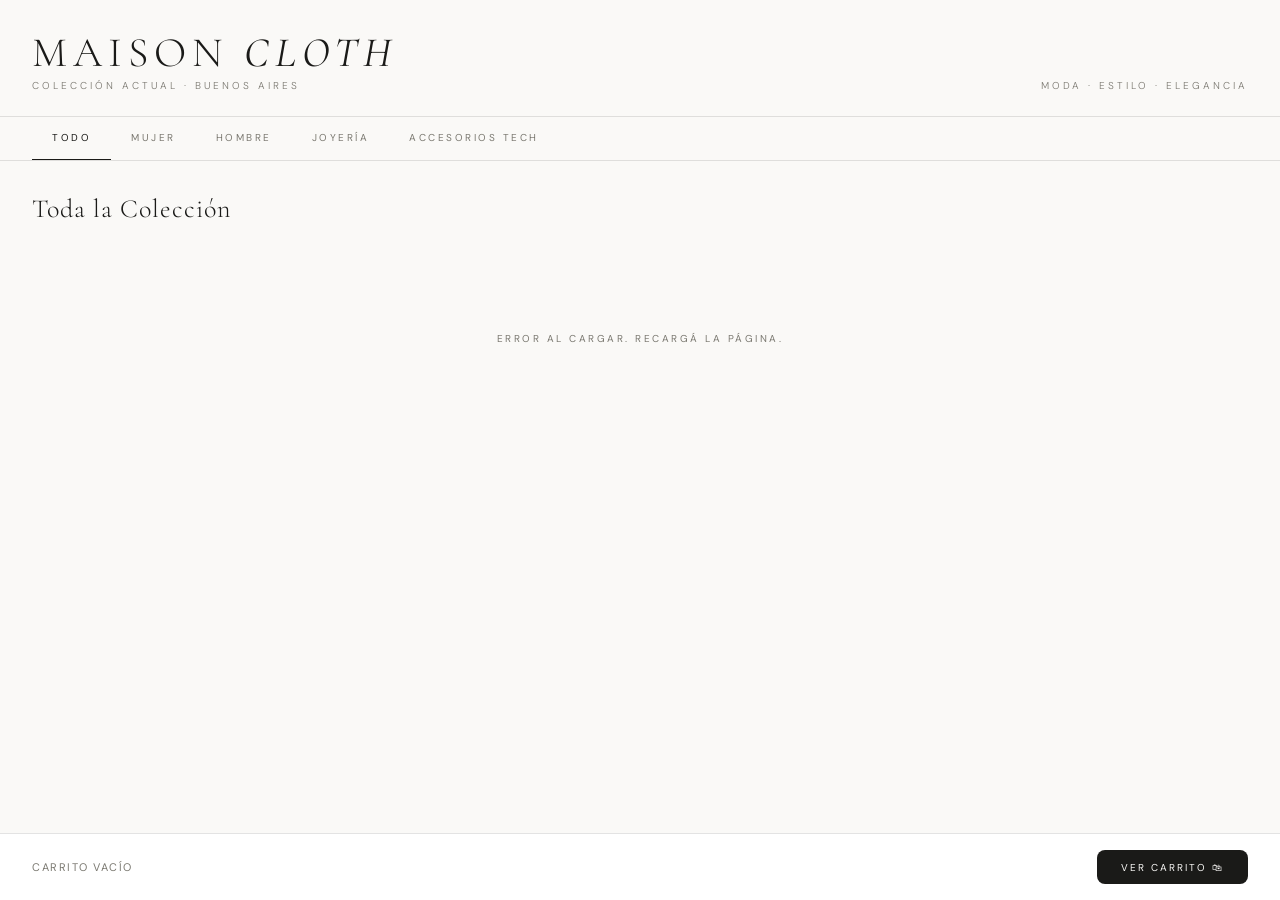
==== index.html @ f20e1424 "update 0.1" ====
<!DOCTYPE html>
<html lang="es">
<head>
  <meta charset="UTF-8" />
  <meta name="viewport" content="width=device-width, initial-scale=1.0" />
  <title>Maison Cloth — Tienda de Ropa</title>
  <link rel="stylesheet" href="style.css" />
  <link rel="preconnect" href="https://fonts.googleapis.com" />
  <link rel="preconnect" href="https://fonts.gstatic.com" crossorigin />
  <link href="https://fonts.googleapis.com/css2?family=Cormorant+Garamond:ital,wght@0,300;0,400;0,600;1,300;1,400&family=DM+Sans:wght@300;400;500&display=swap" rel="stylesheet" />
</head>
<body>

  <div class="store">

    <!-- HEADER -->
    <header class="hero">
      <div>
        <div class="brand">Maison <span>Cloth</span></div>
        <div class="tagline">Colección Actual · Buenos Aires</div>
      </div>
      <div class="tagline">Moda · Estilo · Elegancia</div>
    </header>

    <!-- NAV CATEGORÍAS -->
    <nav class="nav" id="nav">
      <button class="nav-btn active" data-cat="all">Todo</button>
      <button class="nav-btn" data-cat="women's clothing">Mujer</button>
      <button class="nav-btn" data-cat="men's clothing">Hombre</button>
      <button class="nav-btn" data-cat="jewelery">Joyería</button>
      <button class="nav-btn" data-cat="electronics">Accesorios Tech</button>
    </nav>

    <!-- SECCIÓN DE PRODUCTOS -->
    <section class="products-section">
      <div class="section-header">
        <div class="section-title" id="section-title">Toda la Colección</div>
        <div class="count" id="count"></div>
      </div>

      <!-- Grilla / Loading / Error se inyectan aquí -->
      <div id="product-area">
        <div class="loading">
          <div class="spinner"></div>
          <div class="loading-text">Cargando colección</div>
        </div>
      </div>
    </section>

    <!-- BARRA DEL CARRITO -->
    <div class="cart-bar">
      <div class="cart-info" id="cart-info">Carrito vacío</div>
      <button class="cart-btn" id="cart-btn">
        Ver carrito 🛍
      </button>
    </div>

  </div>

  <!-- MODAL (se inyecta dinámicamente) -->
  <div id="modal-area"></div>

  <!-- TOAST (se inyecta dinámicamente) -->
  <div id="toast-area"></div>

  <script src="app.js"></script>
</body>
</html>
---- style.css ----
/* ========================================
   MAISON CLOTH — Estilos principales
   ======================================== */

/* Reset básico */
*, *::before, *::after {
  box-sizing: border-box;
  margin: 0;
  padding: 0;
}

/* Variables de color */
:root {
  --color-bg:          #faf9f7;
  --color-bg-card:     #ffffff;
  --color-bg-muted:    #f3f1ee;
  --color-text:        #1a1a18;
  --color-text-muted:  #7a7870;
  --color-border:      rgba(26, 26, 24, 0.12);
  --color-border-dark: rgba(26, 26, 24, 0.28);
  --color-accent:      #1a1a18;
  --color-accent-inv:  #faf9f7;
  --color-success:     #1D9E75;
  --color-star:        #BA7517;
  --radius-md:         8px;
  --radius-lg:         14px;
  --font-display:      'Cormorant Garamond', Georgia, serif;
  --font-body:         'DM Sans', system-ui, sans-serif;
}

/* Base */
body {
  font-family: var(--font-body);
  background-color: var(--color-bg);
  color: var(--color-text);
  min-height: 100vh;
}

/* ========================================
   LAYOUT PRINCIPAL
   ======================================== */

.store {
  display: flex;
  flex-direction: column;
  min-height: 100vh;
  padding-bottom: 80px; /* espacio para la barra del carrito */
}

/* ========================================
   HEADER / HERO
   ======================================== */

.hero {
  display: flex;
  align-items: flex-end;
  justify-content: space-between;
  padding: 2rem 2rem 1.5rem;
  border-bottom: 0.5px solid var(--color-border);
}

.brand {
  font-family: var(--font-display);
  font-size: 42px;
  font-weight: 300;
  letter-spacing: 6px;
  text-transform: uppercase;
  line-height: 1;
  color: var(--color-text);
}

.brand span {
  font-style: italic;
  font-weight: 400;
}

.tagline {
  font-size: 10px;
  letter-spacing: 3px;
  text-transform: uppercase;
  color: var(--color-text-muted);
  font-weight: 300;
  margin-top: 5px;
}

/* ========================================
   NAVEGACIÓN POR CATEGORÍA
   ======================================== */

.nav {
  display: flex;
  padding: 0 2rem;
  border-bottom: 0.5px solid var(--color-border);
  overflow-x: auto;
  -webkit-overflow-scrolling: touch;
  scrollbar-width: none;
}

.nav::-webkit-scrollbar {
  display: none;
}

.nav-btn {
  background: none;
  border: none;
  border-bottom: 2px solid transparent;
  padding: 0.9rem 1.25rem;
  font-size: 10px;
  letter-spacing: 2.5px;
  text-transform: uppercase;
  color: var(--color-text-muted);
  cursor: pointer;
  white-space: nowrap;
  font-family: var(--font-body);
  font-weight: 400;
  transition: color 0.2s ease, border-color 0.2s ease;
  margin-bottom: -0.5px;
}

.nav-btn:hover {
  color: var(--color-text);
}

.nav-btn.active {
  color: var(--color-text);
  border-bottom-color: var(--color-text);
}

/* ========================================
   SECCIÓN DE PRODUCTOS
   ======================================== */

.products-section {
  padding: 2rem;
  flex: 1;
}

.section-header {
  display: flex;
  justify-content: space-between;
  align-items: baseline;
  margin-bottom: 1.75rem;
}

.section-title {
  font-family: var(--font-display);
  font-size: 26px;
  font-weight: 300;
  letter-spacing: 1px;
  color: var(--color-text);
}

.count {
  font-size: 11px;
  letter-spacing: 1.5px;
  text-transform: uppercase;
  color: var(--color-text-muted);
}

/* ========================================
   GRILLA DE PRODUCTOS
   ======================================== */

.grid {
  display: grid;
  grid-template-columns: repeat(auto-fill, minmax(200px, 1fr));
  gap: 1.5rem;
}

/* ========================================
   TARJETA DE PRODUCTO
   ======================================== */

.card {
  background: var(--color-bg-card);
  border: 0.5px solid var(--color-border);
  border-radius: var(--radius-lg);
  overflow: hidden;
  cursor: pointer;
  transition: border-color 0.2s ease, transform 0.2s ease;
  position: relative;
}

.card:hover {
  border-color: var(--color-border-dark);
  transform: translateY(-2px);
}

.card-img {
  width: 100%;
  aspect-ratio: 3 / 4;
  object-fit: contain;
  background-color: var(--color-bg-muted);
  padding: 1.5rem;
  display: block;
  transition: transform 0.3s ease;
}

.card:hover .card-img {
  transform: scale(1.03);
}

.card-body {
  padding: 1rem;
  border-top: 0.5px solid var(--color-border);
}

.card-name {
  font-size: 13px;
  font-weight: 400;
  line-height: 1.45;
  margin-bottom: 0.6rem;
  color: var(--color-text);
  /* Truncar a 2 líneas */
  display: -webkit-box;
  -webkit-line-clamp: 2;
  line-clamp: 2;   
  -webkit-box-orient: vertical;
  overflow: hidden;
}

.card-meta {
  display: flex;
  justify-content: space-between;
  align-items: center;
}

.card-price {
  font-family: var(--font-display);
  font-size: 22px;
  font-weight: 400;
  color: var(--color-text);
}

.card-rating {
  font-size: 11px;
  color: var(--color-text-muted);
  letter-spacing: 0.5px;
}

.stars {
  color: var(--color-star);
  margin-right: 3px;
}

/* ========================================
   ESTADO DE CARGA
   ======================================== */

.loading {
  display: flex;
  flex-direction: column;
  align-items: center;
  justify-content: center;
  padding: 5rem 2rem;
  gap: 1.25rem;
}

.spinner {
  width: 30px;
  height: 30px;
  border: 1.5px solid var(--color-border);
  border-top-color: var(--color-text);
  border-radius: 50%;
  animation: spin 0.75s linear infinite;
}

@keyframes spin {
  to { transform: rotate(360deg); }
}

.loading-text {
  font-size: 10px;
  letter-spacing: 2.5px;
  text-transform: uppercase;
  color: var(--color-text-muted);
}

/* ========================================
   BARRA DEL CARRITO (sticky)
   ======================================== */

.cart-bar {
  position: fixed;
  bottom: 0;
  left: 0;
  right: 0;
  background: var(--color-bg-card);
  border-top: 0.5px solid var(--color-border);
  padding: 1rem 2rem;
  display: flex;
  justify-content: space-between;
  align-items: center;
  z-index: 50;
}

.cart-info {
  font-size: 11px;
  letter-spacing: 1.5px;
  text-transform: uppercase;
  color: var(--color-text-muted);
}

.cart-btn {
  background: var(--color-accent);
  color: var(--color-accent-inv);
  border: none;
  padding: 0.65rem 1.5rem;
  font-size: 10px;
  letter-spacing: 2px;
  text-transform: uppercase;
  font-family: var(--font-body);
  font-weight: 400;
  cursor: pointer;
  border-radius: var(--radius-md);
  transition: opacity 0.2s ease;
}

.cart-btn:hover {
  opacity: 0.82;
}

/* ========================================
   MODAL DE DETALLE
   ======================================== */

.modal-bg {
  position: fixed;
  inset: 0;
  background: rgba(0, 0, 0, 0.42);
  display: flex;
  align-items: center;
  justify-content: center;
  z-index: 100;
  padding: 1rem;
}

.modal {
  background: var(--color-bg-card);
  border-radius: var(--radius-lg);
  width: min(92vw, 560px);
  max-height: 88vh;
  overflow-y: auto;
  border: 0.5px solid var(--color-border);
}

.modal-img {
  width: 100%;
  height: 280px;
  object-fit: contain;
  background: var(--color-bg-muted);
  padding: 2rem;
  display: block;
}

.modal-body {
  padding: 1.5rem;
}

.badge {
  display: inline-block;
  background: var(--color-bg-muted);
  border: 0.5px solid var(--color-border);
  border-radius: 20px;
  font-size: 9px;
  letter-spacing: 2px;
  text-transform: uppercase;
  padding: 4px 12px;
  margin-bottom: 0.75rem;
  color: var(--color-text-muted);
}

.modal-name {
  font-family: var(--font-display);
  font-size: 24px;
  font-weight: 400;
  margin-bottom: 0.75rem;
  line-height: 1.3;
  color: var(--color-text);
}

.modal-price {
  font-family: var(--font-display);
  font-size: 34px;
  font-weight: 300;
  margin-bottom: 1rem;
  color: var(--color-text);
}

.modal-rating {
  font-size: 13px;
  color: var(--color-text-muted);
  margin-bottom: 1rem;
}

.modal-desc {
  font-size: 13px;
  line-height: 1.85;
  color: var(--color-text-muted);
  margin-bottom: 1.5rem;
  border-top: 0.5px solid var(--color-border);
  padding-top: 1rem;
}

.modal-actions {
  display: flex;
  gap: 0.75rem;
}

.btn-primary {
  flex: 1;
  background: var(--color-accent);
  color: var(--color-accent-inv);
  border: none;
  padding: 0.9rem;
  font-size: 10px;
  letter-spacing: 2px;
  text-transform: uppercase;
  font-family: var(--font-body);
  font-weight: 400;
  cursor: pointer;
  border-radius: var(--radius-md);
  transition: opacity 0.2s ease;
}

.btn-primary:hover {
  opacity: 0.82;
}

.btn-close {
  background: none;
  border: 0.5px solid var(--color-border-dark);
  padding: 0.9rem 1.25rem;
  font-size: 16px;
  cursor: pointer;
  border-radius: var(--radius-md);
  color: var(--color-text-muted);
  font-family: var(--font-body);
  transition: background 0.15s ease;
}

.btn-close:hover {
  background: var(--color-bg-muted);
}

/* ========================================
   TOAST / NOTIFICACIÓN
   ======================================== */

.toast {
  position: fixed;
  bottom: 90px;
  left: 50%;
  transform: translateX(-50%) translateY(10px);
  background: var(--color-text);
  color: var(--color-accent-inv);
  padding: 10px 22px;
  border-radius: 30px;
  font-size: 11px;
  letter-spacing: 1.5px;
  text-transform: uppercase;
  z-index: 200;
  white-space: nowrap;
  opacity: 0;
  transition: opacity 0.25s ease, transform 0.25s ease;
  pointer-events: none;
}

.toast.visible {
  opacity: 1;
  transform: translateX(-50%) translateY(0);
}

/* ========================================
   RESPONSIVE
   ======================================== */

@media (max-width: 600px) {
  .hero {
    flex-direction: column;
    align-items: flex-start;
    gap: 0.5rem;
    padding: 1.5rem;
  }

  .brand {
    font-size: 32px;
    letter-spacing: 4px;
  }

  .products-section {
    padding: 1.5rem;
  }

  .grid {
    grid-template-columns: repeat(auto-fill, minmax(150px, 1fr));
    gap: 1rem;
  }

  .modal-img {
    height: 220px;
  }
}
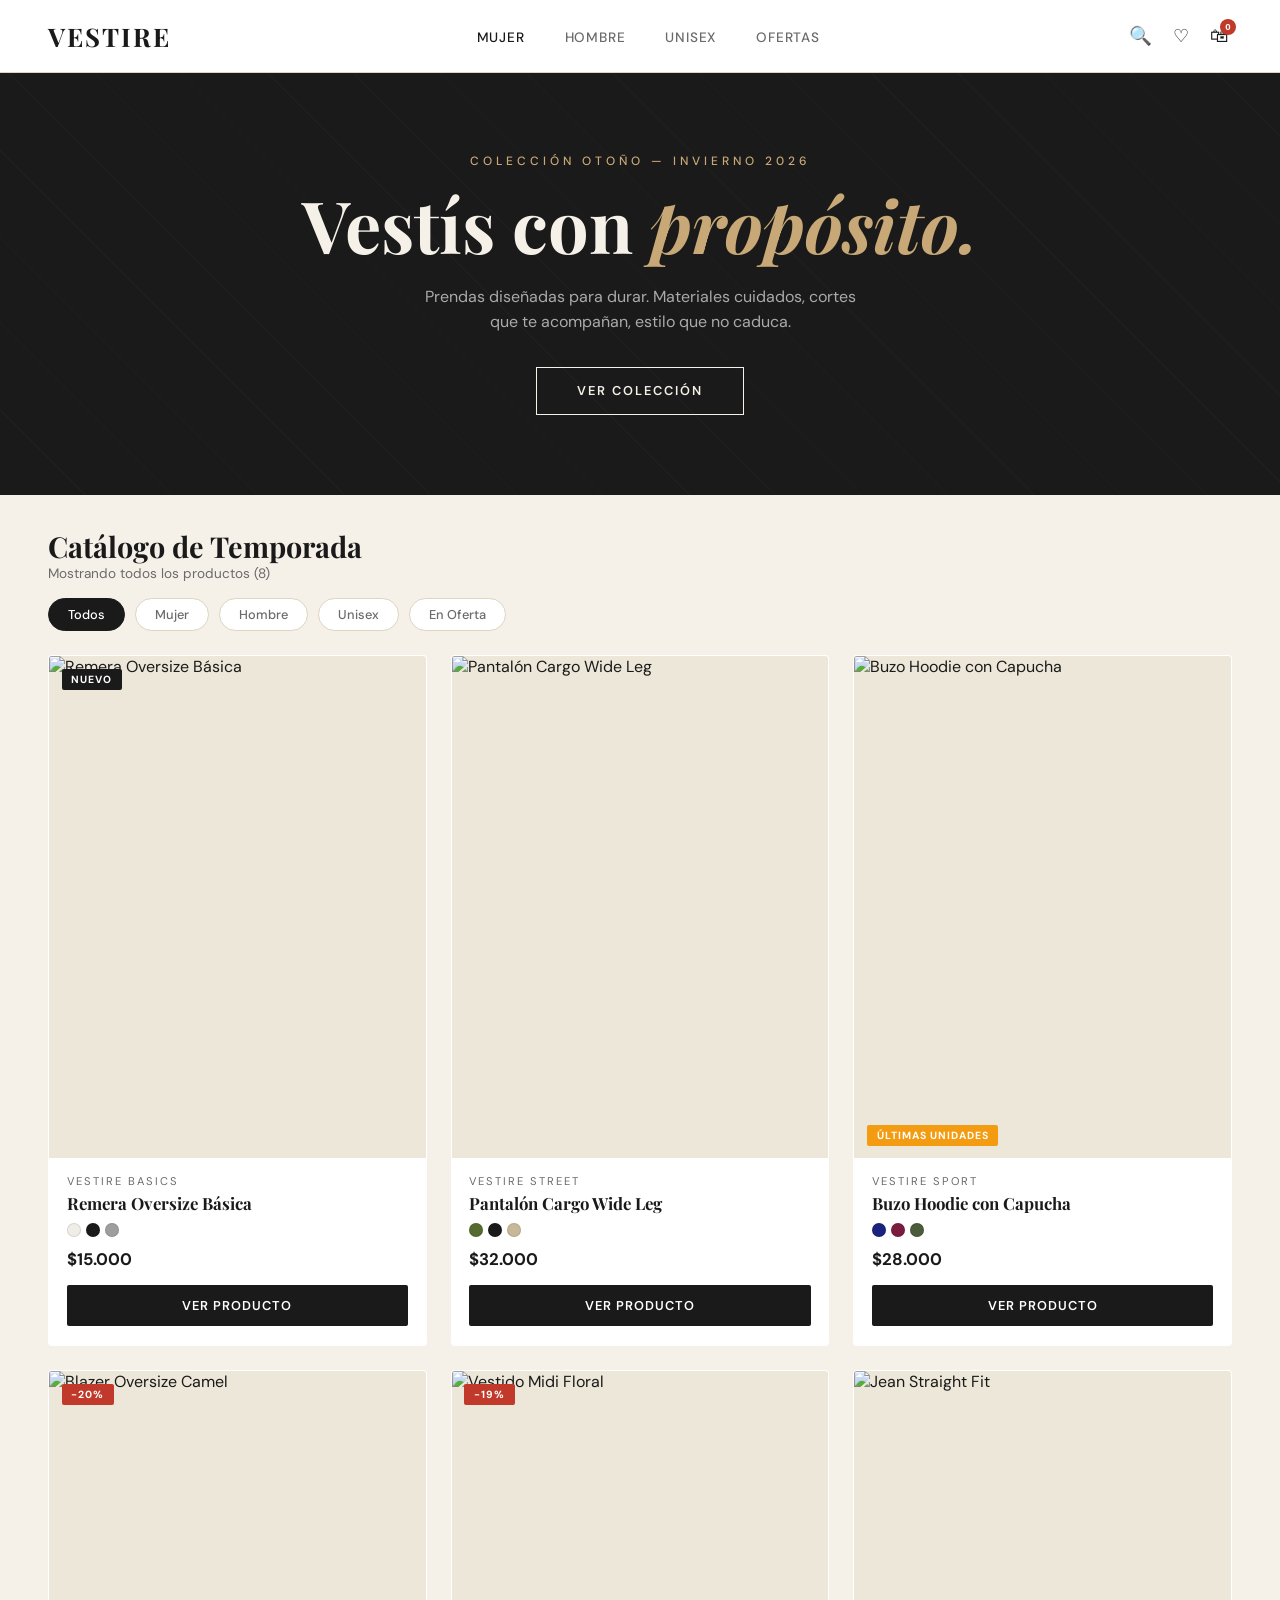
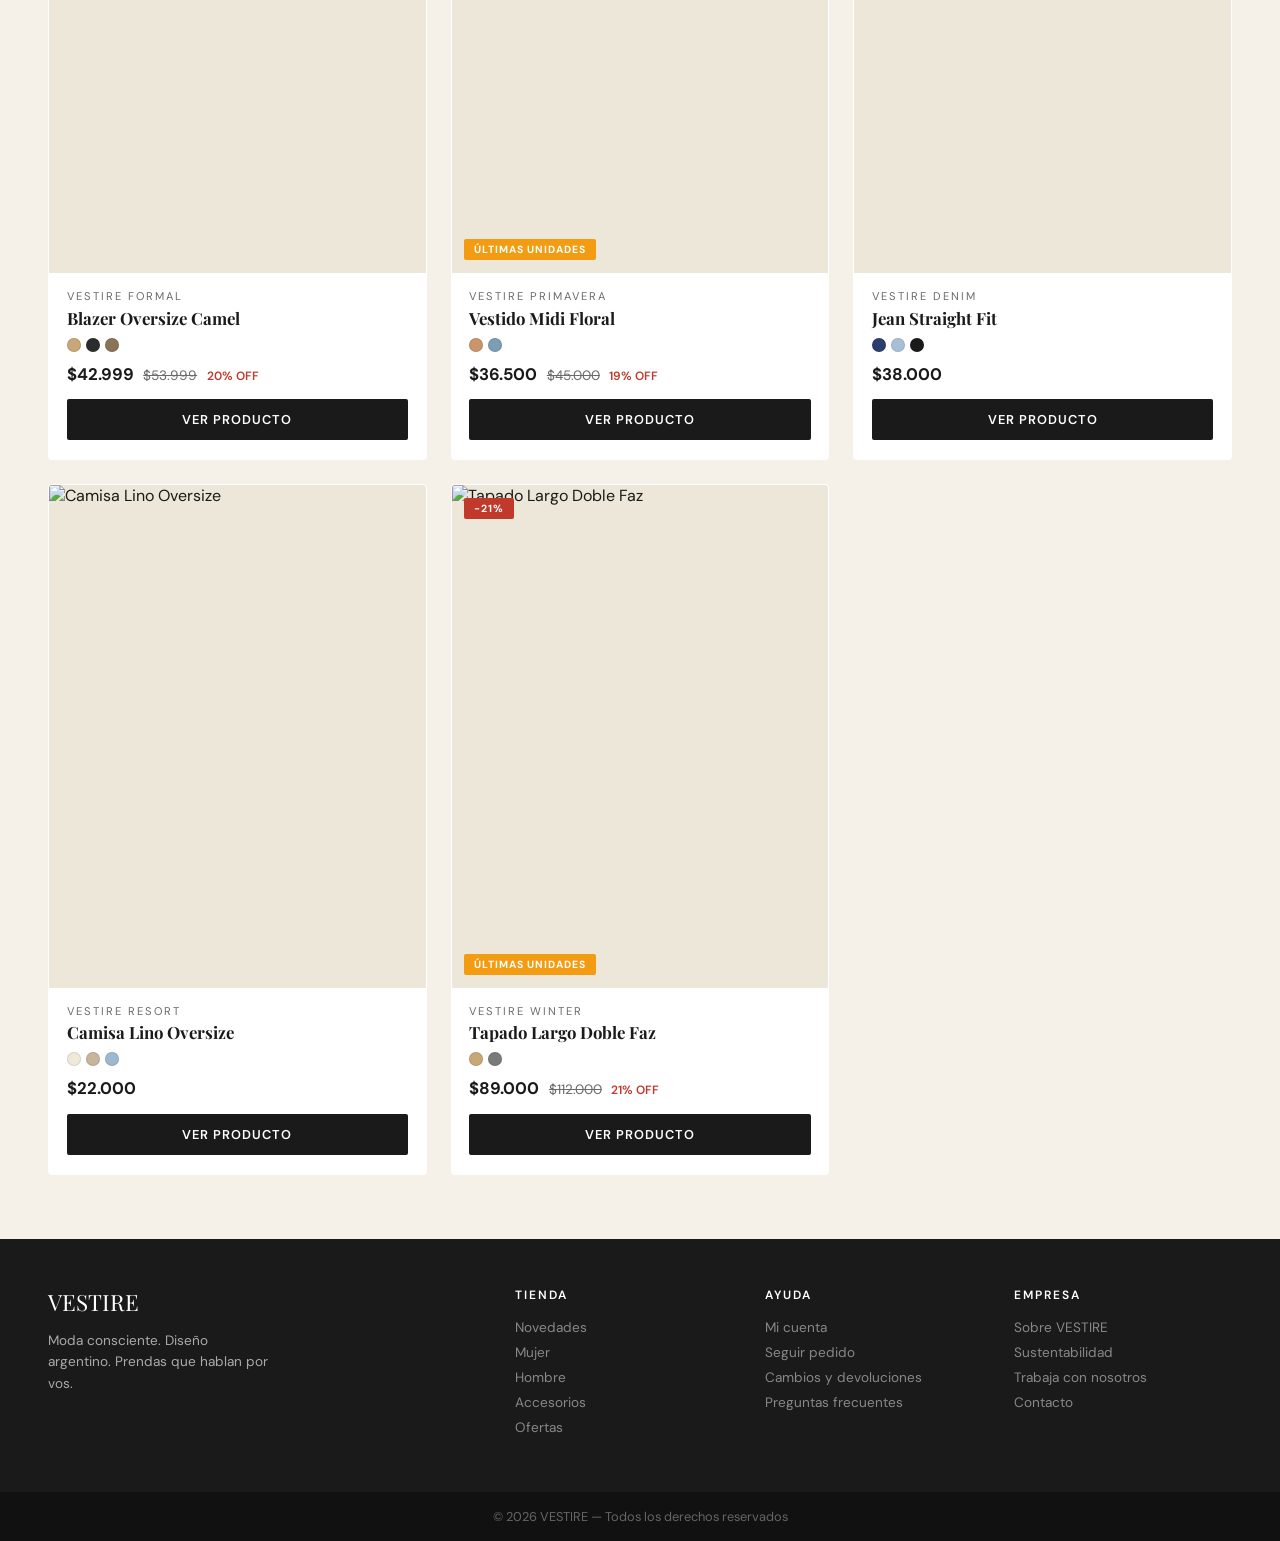
==== commit a684b92c: "update 1" ====
--- a/index.html
+++ b/index.html
@@ -1,68 +1,1008 @@
 <!DOCTYPE html>
 <html lang="es">
 <head>
-  <meta charset="UTF-8" />
-  <meta name="viewport" content="width=device-width, initial-scale=1.0" />
-  <title>Maison Cloth — Tienda de Ropa</title>
-  <link rel="stylesheet" href="style.css" />
-  <link rel="preconnect" href="https://fonts.googleapis.com" />
-  <link rel="preconnect" href="https://fonts.gstatic.com" crossorigin />
-  <link href="https://fonts.googleapis.com/css2?family=Cormorant+Garamond:ital,wght@0,300;0,400;0,600;1,300;1,400&family=DM+Sans:wght@300;400;500&display=swap" rel="stylesheet" />
+  <meta charset="UTF-8"/>
+  <meta name="viewport" content="width=device-width, initial-scale=1.0"/>
+  <title>VESTIRE — Tienda de Ropa</title>
+  <link href="https://fonts.googleapis.com/css2?family=Playfair+Display:ital,wght@0,400;0,700;1,400&family=DM+Sans:wght@300;400;500;600&display=swap" rel="stylesheet"/>
+  <style>
+    *, *::before, *::after { box-sizing: border-box; margin: 0; padding: 0; }
+
+    :root {
+      --cream: #f5f0e8;
+      --cream-dark: #ede7d9;
+      --dark: #1a1a1a;
+      --accent: #c0392b;
+      --accent-hover: #a93226;
+      --mid: #6b6b6b;
+      --border: #ddd4c2;
+      --white: #fff;
+      --success: #27ae60;
+      --warning: #f39c12;
+    }
+
+    body {
+      font-family: 'DM Sans', sans-serif;
+      background-color: var(--cream);
+      color: var(--dark);
+      min-height: 100vh;
+    }
+
+    /* ===== NAV ===== */
+    nav {
+      display: flex;
+      justify-content: space-between;
+      align-items: center;
+      padding: 1.2rem 3rem;
+      background: var(--white);
+      border-bottom: 1px solid var(--border);
+      position: sticky;
+      top: 0;
+      z-index: 200;
+    }
+    .nav-logo {
+      font-family: 'Playfair Display', serif;
+      font-size: 1.6rem;
+      font-weight: 700;
+      letter-spacing: 2px;
+      color: var(--dark);
+      text-decoration: none;
+      cursor: pointer;
+    }
+    .nav-links {
+      display: flex;
+      gap: 2.5rem;
+      list-style: none;
+    }
+    .nav-links a {
+      text-decoration: none;
+      color: var(--mid);
+      font-size: 0.85rem;
+      font-weight: 500;
+      letter-spacing: 0.8px;
+      text-transform: uppercase;
+      transition: color 0.2s;
+      cursor: pointer;
+    }
+    .nav-links a:hover, .nav-links a.active { color: var(--dark); }
+    .nav-icons { display: flex; gap: 0.8rem; align-items: center; }
+    .nav-icons button {
+      background: none; border: none; cursor: pointer;
+      font-size: 1.15rem; color: var(--dark);
+      position: relative; padding: 4px;
+      transition: opacity 0.2s;
+    }
+    .nav-icons button:hover { opacity: 0.6; }
+    #cart-badge {
+      position: absolute;
+      top: -2px; right: -4px;
+      background: var(--accent);
+      color: white;
+      font-size: 0.6rem;
+      font-weight: 700;
+      border-radius: 50%;
+      width: 16px; height: 16px;
+      display: flex; align-items: center; justify-content: center;
+      line-height: 1;
+    }
+
+    /* ===== BANNER ===== */
+    .hero-banner {
+      background: var(--dark);
+      color: var(--cream);
+      text-align: center;
+      padding: 5rem 2rem;
+      position: relative;
+      overflow: hidden;
+    }
+    .hero-banner::before {
+      content: '';
+      position: absolute;
+      inset: 0;
+      background: repeating-linear-gradient(
+        45deg,
+        transparent,
+        transparent 60px,
+        rgba(255,255,255,0.02) 60px,
+        rgba(255,255,255,0.02) 61px
+      );
+    }
+    .hero-tagline {
+      font-size: 0.75rem;
+      letter-spacing: 4px;
+      text-transform: uppercase;
+      color: #c8a876;
+      margin-bottom: 1rem;
+      font-weight: 500;
+    }
+    .hero-title {
+      font-family: 'Playfair Display', serif;
+      font-size: clamp(2.5rem, 6vw, 4.5rem);
+      font-weight: 700;
+      line-height: 1.1;
+      margin-bottom: 1.2rem;
+    }
+    .hero-title em { font-style: italic; color: #c8a876; }
+    .hero-sub {
+      font-size: 1rem;
+      color: #aaa;
+      max-width: 460px;
+      margin: 0 auto 2rem;
+      line-height: 1.6;
+    }
+    .hero-cta {
+      display: inline-block;
+      padding: 0.9rem 2.5rem;
+      border: 1.5px solid var(--cream);
+      color: var(--cream);
+      text-decoration: none;
+      font-size: 0.8rem;
+      font-weight: 600;
+      letter-spacing: 2px;
+      text-transform: uppercase;
+      cursor: pointer;
+      background: transparent;
+      font-family: 'DM Sans', sans-serif;
+      transition: background 0.2s, color 0.2s;
+    }
+    .hero-cta:hover { background: var(--cream); color: var(--dark); }
+
+    /* ===== CATALOG VIEW ===== */
+    #catalog-view { animation: fadeIn 0.3s ease; }
+    #detail-view { display: none; animation: fadeIn 0.3s ease; }
+
+    @keyframes fadeIn { from { opacity: 0; transform: translateY(8px); } to { opacity: 1; transform: translateY(0); } }
+
+    .catalog-header {
+      display: flex;
+      justify-content: space-between;
+      align-items: center;
+      padding: 2rem 3rem 1rem;
+      flex-wrap: wrap;
+      gap: 1rem;
+    }
+    .catalog-title {
+      font-family: 'Playfair Display', serif;
+      font-size: 1.8rem;
+      font-weight: 700;
+    }
+    .catalog-meta { font-size: 0.85rem; color: var(--mid); }
+
+    .filter-bar {
+      display: flex;
+      gap: 0.6rem;
+      padding: 0 3rem 1.5rem;
+      flex-wrap: wrap;
+    }
+    .filter-btn {
+      padding: 0.45rem 1.2rem;
+      border: 1.5px solid var(--border);
+      background: var(--white);
+      border-radius: 2rem;
+      font-family: 'DM Sans', sans-serif;
+      font-size: 0.8rem;
+      font-weight: 500;
+      cursor: pointer;
+      transition: all 0.15s;
+      color: var(--mid);
+    }
+    .filter-btn:hover, .filter-btn.active {
+      background: var(--dark);
+      border-color: var(--dark);
+      color: white;
+    }
+
+    .product-grid {
+      display: grid;
+      grid-template-columns: repeat(auto-fill, minmax(280px, 1fr));
+      gap: 1.5rem;
+      padding: 0 3rem 4rem;
+    }
+
+    .product-card {
+      background: var(--white);
+      border-radius: 4px;
+      overflow: hidden;
+      cursor: pointer;
+      transition: transform 0.25s, box-shadow 0.25s;
+      border: 1px solid transparent;
+    }
+    .product-card:hover {
+      transform: translateY(-4px);
+      box-shadow: 0 12px 30px rgba(0,0,0,0.1);
+      border-color: var(--border);
+    }
+    .card-img-wrap {
+      position: relative;
+      overflow: hidden;
+      aspect-ratio: 3/4;
+      background: var(--cream-dark);
+    }
+    .card-img-wrap img {
+      width: 100%; height: 100%;
+      object-fit: cover;
+      transition: transform 0.5s ease;
+    }
+    .product-card:hover .card-img-wrap img { transform: scale(1.06); }
+
+    .card-badge {
+      position: absolute;
+      top: 0.8rem; left: 0.8rem;
+      background: var(--accent);
+      color: white;
+      font-size: 0.65rem;
+      font-weight: 700;
+      letter-spacing: 1px;
+      padding: 0.25rem 0.6rem;
+      border-radius: 2px;
+      text-transform: uppercase;
+    }
+    .card-badge.new { background: var(--dark); }
+
+    .card-wish {
+      position: absolute;
+      top: 0.8rem; right: 0.8rem;
+      width: 34px; height: 34px;
+      background: white;
+      border: none;
+      border-radius: 50%;
+      cursor: pointer;
+      font-size: 1rem;
+      display: flex; align-items: center; justify-content: center;
+      transition: all 0.2s;
+      opacity: 0;
+      box-shadow: 0 2px 8px rgba(0,0,0,0.12);
+    }
+    .product-card:hover .card-wish { opacity: 1; }
+    .card-wish.active { background: var(--accent); color: white; opacity: 1; }
+
+    .card-body { padding: 1rem 1.1rem 1.2rem; }
+    .card-brand { font-size: 0.7rem; letter-spacing: 2px; text-transform: uppercase; color: var(--mid); margin-bottom: 0.3rem; }
+    .card-name { font-family: 'Playfair Display', serif; font-size: 1.05rem; font-weight: 700; margin-bottom: 0.5rem; line-height: 1.3; }
+    .card-colors-row { display: flex; gap: 5px; margin-bottom: 0.7rem; }
+    .card-color-dot { width: 14px; height: 14px; border-radius: 50%; border: 1.5px solid rgba(0,0,0,0.1); }
+    .card-price-row { display: flex; align-items: baseline; gap: 0.6rem; }
+    .card-price { font-size: 1.05rem; font-weight: 700; }
+    .card-price-old { font-size: 0.85rem; text-decoration: line-through; color: var(--mid); }
+    .card-discount { font-size: 0.75rem; color: var(--accent); font-weight: 600; }
+    .card-btn {
+      display: block;
+      width: 100%;
+      margin-top: 0.9rem;
+      padding: 0.75rem;
+      background: var(--dark);
+      color: white;
+      border: none;
+      font-family: 'DM Sans', sans-serif;
+      font-size: 0.8rem;
+      font-weight: 600;
+      letter-spacing: 1px;
+      text-transform: uppercase;
+      cursor: pointer;
+      border-radius: 2px;
+      transition: background 0.2s;
+    }
+    .card-btn:hover { background: #333; }
+
+    /* ===== DETAIL VIEW ===== */
+    .breadcrumb {
+      padding: 1rem 3rem;
+      font-size: 0.8rem;
+      color: var(--mid);
+    }
+    .breadcrumb span { margin: 0 0.4rem; }
+    .breadcrumb a { color: var(--mid); text-decoration: none; cursor: pointer; }
+    .breadcrumb a:hover { text-decoration: underline; }
+
+    .product-container {
+      display: grid;
+      grid-template-columns: 1fr 1fr;
+      gap: 3.5rem;
+      max-width: 1100px;
+      margin: 0 auto;
+      padding: 0 3rem 5rem;
+    }
+
+    .gallery { display: flex; flex-direction: column; gap: 1rem; }
+    .main-image {
+      width: 100%;
+      aspect-ratio: 3/4;
+      border-radius: 4px;
+      overflow: hidden;
+      background: var(--cream-dark);
+      position: relative;
+    }
+    .main-image img { width: 100%; height: 100%; object-fit: cover; transition: transform 0.4s ease; }
+    .main-image:hover img { transform: scale(1.03); }
+    .img-badge {
+      position: absolute;
+      top: 1rem; left: 1rem;
+      background: var(--accent);
+      color: white;
+      font-size: 0.7rem;
+      font-weight: 700;
+      letter-spacing: 1px;
+      padding: 0.3rem 0.7rem;
+      border-radius: 2px;
+      text-transform: uppercase;
+    }
+    .thumbnails { display: flex; gap: 0.7rem; flex-wrap: wrap; }
+    .thumb {
+      width: 72px; height: 92px;
+      border-radius: 3px;
+      overflow: hidden;
+      cursor: pointer;
+      border: 2px solid transparent;
+      transition: border-color 0.2s;
+      background: var(--cream-dark);
+      flex-shrink: 0;
+    }
+    .thumb.active { border-color: var(--dark); }
+    .thumb img { width: 100%; height: 100%; object-fit: cover; }
+
+    .product-info { display: flex; flex-direction: column; gap: 1.4rem; padding-top: 0.5rem; }
+    .product-brand { font-size: 0.72rem; letter-spacing: 2.5px; text-transform: uppercase; color: var(--mid); font-weight: 500; }
+    .product-name { font-family: 'Playfair Display', serif; font-size: 2.1rem; font-weight: 700; line-height: 1.15; }
+    .product-code { font-size: 0.78rem; color: var(--mid); }
+    .product-code span { font-weight: 600; color: var(--dark); }
+
+    .price-row { display: flex; align-items: baseline; gap: 1rem; flex-wrap: wrap; }
+    .price-main { font-size: 2rem; font-weight: 700; }
+    .price-old { font-size: 1rem; text-decoration: line-through; color: var(--mid); }
+    .price-discount { font-size: 0.85rem; color: var(--accent); font-weight: 600; background: #fdecea; padding: 0.2rem 0.5rem; border-radius: 2px; }
+
+    .stock-info { display: flex; align-items: center; gap: 0.5rem; font-size: 0.85rem; font-weight: 500; }
+    .stock-dot { width: 8px; height: 8px; border-radius: 50%; background: var(--success); flex-shrink: 0; }
+    .stock-dot.low { background: var(--warning); }
+    .stock-dot.out { background: var(--accent); }
+
+    .divider { border: none; border-top: 1px solid var(--border); }
+
+    .desc-label { font-size: 0.72rem; text-transform: uppercase; letter-spacing: 2px; color: var(--mid); font-weight: 600; }
+    .desc-text { font-size: 0.93rem; line-height: 1.75; color: #444; margin-top: 0.5rem; }
+
+    .size-section, .color-section { display: flex; flex-direction: column; gap: 0.6rem; }
+    .size-header { display: flex; justify-content: space-between; align-items: center; }
+    .size-header span, .color-label { font-size: 0.82rem; font-weight: 600; text-transform: uppercase; letter-spacing: 1px; }
+    .size-guide { font-size: 0.78rem; color: var(--mid); cursor: pointer; text-decoration: underline; }
+    .sizes { display: flex; flex-wrap: wrap; gap: 0.5rem; }
+    .size-btn {
+      padding: 0.5rem 1.1rem;
+      border: 1.5px solid var(--border);
+      background: white;
+      cursor: pointer;
+      font-family: 'DM Sans', sans-serif;
+      font-size: 0.85rem;
+      font-weight: 500;
+      border-radius: 3px;
+      transition: all 0.15s;
+      color: var(--dark);
+    }
+    .size-btn:hover { border-color: var(--dark); }
+    .size-btn.selected { background: var(--dark); color: white; border-color: var(--dark); }
+    .size-btn.disabled { opacity: 0.3; cursor: not-allowed; text-decoration: line-through; }
+
+    .colors { display: flex; gap: 0.6rem; }
+    .color-swatch {
+      width: 30px; height: 30px;
+      border-radius: 50%;
+      cursor: pointer;
+      border: 2px solid transparent;
+      outline: 2px solid transparent;
+      transition: outline 0.15s;
+    }
+    .color-swatch.selected { outline: 2px solid var(--dark); outline-offset: 3px; }
+
+    .qty-row { display: flex; align-items: center; gap: 1rem; }
+    .qty-label { font-size: 0.82rem; font-weight: 600; text-transform: uppercase; letter-spacing: 1px; }
+    .qty-control {
+      display: flex;
+      align-items: center;
+      border: 1.5px solid var(--border);
+      border-radius: 3px;
+      overflow: hidden;
+    }
+    .qty-btn {
+      width: 36px; height: 36px;
+      background: white; border: none;
+      cursor: pointer; font-size: 1.2rem;
+      display: flex; align-items: center; justify-content: center;
+      transition: background 0.15s; color: var(--dark);
+    }
+    .qty-btn:hover { background: var(--cream); }
+    .qty-value {
+      width: 44px;
+      text-align: center;
+      font-size: 0.95rem;
+      font-weight: 600;
+      border-left: 1px solid var(--border);
+      border-right: 1px solid var(--border);
+      padding: 0.4rem 0;
+      background: white;
+    }
+
+    .cta-group { display: flex; gap: 0.8rem; }
+    .btn-add {
+      flex: 1;
+      padding: 1rem;
+      background: var(--dark);
+      color: white;
+      border: none;
+      font-family: 'DM Sans', sans-serif;
+      font-size: 0.88rem;
+      font-weight: 600;
+      letter-spacing: 1.5px;
+      text-transform: uppercase;
+      cursor: pointer;
+      border-radius: 3px;
+      transition: background 0.2s;
+    }
+    .btn-add:hover { background: #333; }
+    .btn-wish-detail {
+      width: 52px; height: 52px;
+      border: 1.5px solid var(--border);
+      background: white;
+      border-radius: 3px;
+      cursor: pointer;
+      font-size: 1.2rem;
+      display: flex; align-items: center; justify-content: center;
+      transition: all 0.2s;
+      flex-shrink: 0;
+    }
+    .btn-wish-detail:hover { border-color: var(--accent); color: var(--accent); }
+    .btn-wish-detail.active { background: var(--accent); color: white; border-color: var(--accent); }
+
+    .delivery-info {
+      border: 1px solid var(--border);
+      border-radius: 4px;
+      padding: 1rem 1.2rem;
+      display: flex;
+      flex-direction: column;
+      gap: 0.6rem;
+    }
+    .delivery-row { display: flex; align-items: center; gap: 0.7rem; font-size: 0.85rem; color: var(--mid); }
+    .delivery-row strong { color: var(--dark); }
+    .delivery-icon { font-size: 1rem; }
+
+    /* ===== TOAST ===== */
+    .toast {
+      position: fixed;
+      bottom: 2rem; right: 2rem;
+      background: var(--dark);
+      color: white;
+      padding: 0.9rem 1.5rem;
+      border-radius: 4px;
+      font-size: 0.88rem;
+      font-weight: 500;
+      opacity: 0;
+      transform: translateY(10px);
+      transition: all 0.3s;
+      z-index: 999;
+      pointer-events: none;
+      max-width: 300px;
+    }
+    .toast.show { opacity: 1; transform: translateY(0); }
+
+    /* ===== FOOTER ===== */
+    footer {
+      background: var(--dark);
+      color: #aaa;
+      padding: 3rem;
+      display: grid;
+      grid-template-columns: 2fr 1fr 1fr 1fr;
+      gap: 2rem;
+    }
+    .footer-brand { font-family: 'Playfair Display', serif; font-size: 1.4rem; color: var(--white); margin-bottom: 0.8rem; }
+    .footer-tagline { font-size: 0.85rem; line-height: 1.6; max-width: 220px; }
+    .footer-col h4 { font-size: 0.75rem; letter-spacing: 2px; text-transform: uppercase; color: var(--white); margin-bottom: 1rem; font-weight: 600; }
+    .footer-col a { display: block; font-size: 0.85rem; color: #888; text-decoration: none; margin-bottom: 0.5rem; transition: color 0.2s; cursor: pointer; }
+    .footer-col a:hover { color: #ccc; }
+    .footer-bottom { background: #111; color: #666; text-align: center; padding: 1rem; font-size: 0.8rem; }
+
+    /* ===== RESPONSIVE ===== */
+    @media (max-width: 900px) {
+      nav { padding: 1rem 1.5rem; }
+      .nav-links { display: none; }
+      .hero-banner { padding: 3.5rem 1.5rem; }
+      .catalog-header, .filter-bar { padding-left: 1.5rem; padding-right: 1.5rem; }
+      .product-grid { padding: 0 1.5rem 3rem; }
+      .breadcrumb { padding: 0.8rem 1.5rem; }
+      .product-container { grid-template-columns: 1fr; gap: 1.5rem; padding: 0 1.5rem 3rem; }
+      footer { grid-template-columns: 1fr 1fr; }
+    }
+    @media (max-width: 600px) {
+      .product-grid { grid-template-columns: repeat(2, 1fr); gap: 0.8rem; padding: 0 1rem 2rem; }
+      .catalog-header { padding: 1.5rem 1rem 0.8rem; }
+      .filter-bar { padding: 0 1rem 1rem; }
+      footer { grid-template-columns: 1fr; padding: 2rem 1.5rem; }
+    }
+  </style>
 </head>
 <body>
 
-  <div class="store">
-
-    <!-- HEADER -->
-    <header class="hero">
+<nav>
+  <a class="nav-logo" onclick="showCatalog()">VESTIRE</a>
+  <ul class="nav-links">
+    <li><a onclick="filterCat('Mujer')" class="active" id="link-mujer">Mujer</a></li>
+    <li><a onclick="filterCat('Hombre')" id="link-hombre">Hombre</a></li>
+    <li><a onclick="filterCat('Unisex')" id="link-unisex">Unisex</a></li>
+    <li><a onclick="filterCat('Ofertas')" id="link-ofertas">Ofertas</a></li>
+  </ul>
+  <div class="nav-icons">
+    <button title="Buscar">🔍</button>
+    <button title="Favoritos">♡</button>
+    <button title="Carrito" style="position:relative;" onclick="showToast('Carrito: ' + cartCount + ' producto(s)')">
+      🛍
+      <span id="cart-badge">0</span>
+    </button>
+  </div>
+</nav>
+
+<!-- ===== CATALOG VIEW ===== -->
+<div id="catalog-view">
+
+  <div class="hero-banner">
+    <p class="hero-tagline">Colección Otoño — Invierno 2026</p>
+    <h1 class="hero-title">Vestís con <em>propósito.</em></h1>
+    <p class="hero-sub">Prendas diseñadas para durar. Materiales cuidados, cortes que te acompañan, estilo que no caduca.</p>
+    <button class="hero-cta" onclick="document.getElementById('catalog-grid').scrollIntoView({behavior:'smooth'})">Ver Colección</button>
+  </div>
+
+  <div id="catalog-grid">
+    <div class="catalog-header">
       <div>
-        <div class="brand">Maison <span>Cloth</span></div>
-        <div class="tagline">Colección Actual · Buenos Aires</div>
+        <h2 class="catalog-title">Catálogo de Temporada</h2>
+        <p class="catalog-meta" id="product-count">Mostrando todos los productos</p>
       </div>
-      <div class="tagline">Moda · Estilo · Elegancia</div>
-    </header>
-
-    <!-- NAV CATEGORÍAS -->
-    <nav class="nav" id="nav">
-      <button class="nav-btn active" data-cat="all">Todo</button>
-      <button class="nav-btn" data-cat="women's clothing">Mujer</button>
-      <button class="nav-btn" data-cat="men's clothing">Hombre</button>
-      <button class="nav-btn" data-cat="jewelery">Joyería</button>
-      <button class="nav-btn" data-cat="electronics">Accesorios Tech</button>
-    </nav>
-
-    <!-- SECCIÓN DE PRODUCTOS -->
-    <section class="products-section">
-      <div class="section-header">
-        <div class="section-title" id="section-title">Toda la Colección</div>
-        <div class="count" id="count"></div>
+    </div>
+
+    <div class="filter-bar" id="filter-bar">
+      <button class="filter-btn active" onclick="applyFilter(this, 'todos')">Todos</button>
+      <button class="filter-btn" onclick="applyFilter(this, 'Mujer')">Mujer</button>
+      <button class="filter-btn" onclick="applyFilter(this, 'Hombre')">Hombre</button>
+      <button class="filter-btn" onclick="applyFilter(this, 'Unisex')">Unisex</button>
+      <button class="filter-btn" onclick="applyFilter(this, 'oferta')">En Oferta</button>
+    </div>
+
+    <div class="product-grid" id="product-grid"></div>
+  </div>
+
+</div>
+
+<!-- ===== DETAIL VIEW ===== -->
+<div id="detail-view">
+  <div class="breadcrumb">
+    <a onclick="showCatalog()">Inicio</a><span>›</span>
+    <a onclick="showCatalog()">Catálogo</a><span>›</span>
+    <span id="bc-name">Producto</span>
+  </div>
+
+  <div class="product-container">
+    <div class="gallery">
+      <div class="main-image">
+        <span class="img-badge" id="detail-badge">-20%</span>
+        <img id="main-img" src="" alt="Producto"/>
       </div>
-
-      <!-- Grilla / Loading / Error se inyectan aquí -->
-      <div id="product-area">
-        <div class="loading">
-          <div class="spinner"></div>
-          <div class="loading-text">Cargando colección</div>
+      <div class="thumbnails" id="thumb-row"></div>
+    </div>
+
+    <div class="product-info">
+      <div class="product-brand" id="d-brand">VESTIRE — Colección Otoño 2026</div>
+      <h1 class="product-name" id="d-name">Nombre del producto</h1>
+      <p class="product-code">Código: <span id="d-code">XXX-0000</span></p>
+
+      <div class="price-row">
+        <span class="price-main" id="d-price">$0</span>
+        <span class="price-old" id="d-old"></span>
+        <span class="price-discount" id="d-disc"></span>
+      </div>
+
+      <div class="stock-info">
+        <div class="stock-dot" id="d-stock-dot"></div>
+        <span id="d-stock">Stock disponible</span>
+      </div>
+
+      <hr class="divider"/>
+
+      <div>
+        <p class="desc-label">Descripción</p>
+        <p class="desc-text" id="d-desc">Descripción del producto.</p>
+      </div>
+
+      <div class="color-section">
+        <span class="color-label">Color: <span id="selected-color" style="font-weight:400;text-transform:none;letter-spacing:0">—</span></span>
+        <div class="colors" id="d-colors"></div>
+      </div>
+
+      <div class="size-section">
+        <div class="size-header">
+          <span>Talle</span>
+          <span class="size-guide" onclick="showToast('S → busto 86cm | M → busto 92cm | L → busto 98cm | XL → busto 104cm')">Guía de talles</span>
+        </div>
+        <div class="sizes" id="d-sizes"></div>
+      </div>
+
+      <div class="qty-row">
+        <span class="qty-label">Cantidad</span>
+        <div class="qty-control">
+          <button class="qty-btn" onclick="changeQty(-1)">−</button>
+          <div class="qty-value" id="qty">1</div>
+          <button class="qty-btn" onclick="changeQty(1)">+</button>
         </div>
       </div>
-    </section>
-
-    <!-- BARRA DEL CARRITO -->
-    <div class="cart-bar">
-      <div class="cart-info" id="cart-info">Carrito vacío</div>
-      <button class="cart-btn" id="cart-btn">
-        Ver carrito 🛍
-      </button>
+
+      <div class="delivery-info">
+        <div class="delivery-row"><span class="delivery-icon">🚚</span> <span><strong>Envío gratis</strong> a todo el país en compras +$30.000</span></div>
+        <div class="delivery-row"><span class="delivery-icon">↩️</span> <span><strong>Devolución gratuita</strong> dentro de los 30 días</span></div>
+        <div class="delivery-row"><span class="delivery-icon">🔒</span> <span><strong>Pago seguro</strong> — Mercado Pago & tarjetas</span></div>
+      </div>
+
+      <div class="cta-group">
+        <button class="btn-add" onclick="addToCart()">🛍 Agregar al carrito</button>
+        <button class="btn-wish-detail" id="wish-btn-detail" title="Favoritos" onclick="toggleWishDetail()">♡</button>
+      </div>
     </div>
-
   </div>
-
-  <!-- MODAL (se inyecta dinámicamente) -->
-  <div id="modal-area"></div>
-
-  <!-- TOAST (se inyecta dinámicamente) -->
-  <div id="toast-area"></div>
-
-  <script src="app.js"></script>
+</div>
+
+<footer>
+  <div>
+    <p class="footer-brand">VESTIRE</p>
+    <p class="footer-tagline">Moda consciente. Diseño argentino. Prendas que hablan por vos.</p>
+  </div>
+  <div class="footer-col">
+    <h4>Tienda</h4>
+    <a>Novedades</a>
+    <a>Mujer</a>
+    <a>Hombre</a>
+    <a>Accesorios</a>
+    <a>Ofertas</a>
+  </div>
+  <div class="footer-col">
+    <h4>Ayuda</h4>
+    <a>Mi cuenta</a>
+    <a>Seguir pedido</a>
+    <a>Cambios y devoluciones</a>
+    <a>Preguntas frecuentes</a>
+  </div>
+  <div class="footer-col">
+    <h4>Empresa</h4>
+    <a>Sobre VESTIRE</a>
+    <a>Sustentabilidad</a>
+    <a>Trabaja con nosotros</a>
+    <a>Contacto</a>
+  </div>
+</footer>
+<div class="footer-bottom">© 2026 VESTIRE — Todos los derechos reservados</div>
+
+<div class="toast" id="toast"></div>
+
+<script>
+  // ===== DATOS =====
+  const productos = [
+    {
+      id: 1, nombre: "Remera Oversize Básica", marca: "VESTIRE Basics", categoria: "Unisex",
+      precio: 15000, precioOriginal: null, descuento: null,
+      talles: ["XS","S","M","L","XL"], stock: 24,
+      colores: [{ nombre:"Blanco", hex:"#f0ede6" }, { nombre:"Negro", hex:"#1a1a1a" }, { nombre:"Gris", hex:"#9e9e9e" }],
+      imagen: "https://images.unsplash.com/photo-1521572163474-6864f9cf17ab?w=700&q=80",
+      imagenes: [
+        "https://images.unsplash.com/photo-1521572163474-6864f9cf17ab?w=700&q=80",
+        "https://images.unsplash.com/photo-1562157873-818bc0726f68?w=700&q=80",
+        "https://images.unsplash.com/photo-1583743814966-8936f5b7be1a?w=700&q=80"
+      ],
+      descripcion: "Remera de corte oversize en algodón peinado 100%. Cuello redondo amplio, costuras reforzadas y peso medio que otorga caída natural. Versátil para cualquier combinación del día a día.",
+      badge: null, badgeType: "new"
+    },
+    {
+      id: 2, nombre: "Pantalón Cargo Wide Leg", marca: "VESTIRE Street", categoria: "Mujer",
+      precio: 32000, precioOriginal: null, descuento: null,
+      talles: ["38","40","42","44","46"], stock: 12,
+      colores: [{ nombre:"Verde Militar", hex:"#556b2f" }, { nombre:"Negro", hex:"#1a1a1a" }, { nombre:"Beige", hex:"#c8b89a" }],
+      imagen: "https://images.unsplash.com/photo-1624378439575-d8705ad7ae80?w=700&q=80",
+      imagenes: [
+        "https://images.unsplash.com/photo-1624378439575-d8705ad7ae80?w=700&q=80",
+        "https://images.unsplash.com/photo-1594938298603-c8148c4b4c1c?w=700&q=80",
+        "https://images.unsplash.com/photo-1548690312-e3b507d8c110?w=700&q=80"
+      ],
+      descripcion: "Pantalón cargo de corte wide leg con bolsillos laterales tipo cargo. Cintura elástica con cordón regulable. Tela gabardina de alta resistencia con caída fluida.",
+      badge: null, badgeType: null
+    },
+    {
+      id: 3, nombre: "Buzo Hoodie con Capucha", marca: "VESTIRE Sport", categoria: "Unisex",
+      precio: 28000, precioOriginal: null, descuento: null,
+      talles: ["S","M","L","XL","XXL"], stock: 5,
+      colores: [{ nombre:"Azul Marino", hex:"#1a237e" }, { nombre:"Bordo", hex:"#7b1c3e" }, { nombre:"Verde Musgo", hex:"#4a5c3a" }],
+      imagen: "https://images.unsplash.com/photo-1556821840-3a63f95609a7?w=700&q=80",
+      imagenes: [
+        "https://images.unsplash.com/photo-1556821840-3a63f95609a7?w=700&q=80",
+        "https://images.unsplash.com/photo-1578768079052-aa76e52ff62e?w=700&q=80",
+        "https://images.unsplash.com/photo-1620799140408-edc6dcb6d633?w=700&q=80"
+      ],
+      descripcion: "Buzo hoodie unisex en felpa francesa 320g. Capucha doble con cordón, bolsillo canguro y puños acanalados. Calidad premium para el invierno.",
+      badge: null, badgeType: null
+    },
+    {
+      id: 4, nombre: "Blazer Oversize Camel", marca: "VESTIRE Formal", categoria: "Mujer",
+      precio: 42999, precioOriginal: 53999, descuento: 20,
+      talles: ["S","M","L"], stock: 8,
+      colores: [{ nombre:"Camel", hex:"#c8a876" }, { nombre:"Negro", hex:"#2c2c2c" }, { nombre:"Chocolate", hex:"#8b7355" }],
+      imagen: "https://images.unsplash.com/photo-1591047139829-d91aecb6caea?w=700&q=80",
+      imagenes: [
+        "https://images.unsplash.com/photo-1591047139829-d91aecb6caea?w=700&q=80",
+        "https://images.unsplash.com/photo-1525507119028-ed4c629a60a3?w=700&q=80",
+        "https://images.unsplash.com/photo-1516762689617-e1cffcef479d?w=700&q=80"
+      ],
+      descripcion: "Blazer oversize de corte estructurado en tono camel. Confeccionado en tela tipo paño con forro interior. Dos bolsillos delanteros, solapa amplia y cierre con botón central. Acabados premium.",
+      badge: "-20%", badgeType: "oferta"
+    },
+    {
+      id: 5, nombre: "Vestido Midi Floral", marca: "VESTIRE Primavera", categoria: "Mujer",
+      precio: 36500, precioOriginal: 45000, descuento: 19,
+      talles: ["XS","S","M","L"], stock: 3,
+      colores: [{ nombre:"Flores Tierra", hex:"#c8956c" }, { nombre:"Flores Azul", hex:"#7b9eb5" }],
+      imagen: "https://images.unsplash.com/photo-1515372039744-b8f02a3ae446?w=700&q=80",
+      imagenes: [
+        "https://images.unsplash.com/photo-1515372039744-b8f02a3ae446?w=700&q=80",
+        "https://images.unsplash.com/photo-1496217590455-aa63a8350eea?w=700&q=80",
+        "https://images.unsplash.com/photo-1566174053879-31528523f8ae?w=700&q=80"
+      ],
+      descripcion: "Vestido midi de escote en V con estampado floral. Tela creppe fluida con forro interior. Manga larga y abertura lateral discreta. Fácil de combinar para el día o la noche.",
+      badge: "-19%", badgeType: "oferta"
+    },
+    {
+      id: 6, nombre: "Jean Straight Fit", marca: "VESTIRE Denim", categoria: "Hombre",
+      precio: 38000, precioOriginal: null, descuento: null,
+      talles: ["28","30","32","34","36","38"], stock: 20,
+      colores: [{ nombre:"Índigo", hex:"#2c3e6b" }, { nombre:"Claro", hex:"#a8c0d6" }, { nombre:"Negro", hex:"#1a1a1a" }],
+      imagen: "https://images.unsplash.com/photo-1542272604-787c3835535d?w=700&q=80",
+      imagenes: [
+        "https://images.unsplash.com/photo-1542272604-787c3835535d?w=700&q=80",
+        "https://images.unsplash.com/photo-1555689502-c4b22d76c56f?w=700&q=80",
+        "https://images.unsplash.com/photo-1582552938357-32b906df40cb?w=700&q=80"
+      ],
+      descripcion: "Jean de corte straight con cintura media. Denim 12oz de algodón con 2% elastano para mayor comodidad de movimiento. Lavado índigo clásico, 5 bolsillos y cierre con botones.",
+      badge: null, badgeType: null
+    },
+    {
+      id: 7, nombre: "Camisa Lino Oversize", marca: "VESTIRE Resort", categoria: "Hombre",
+      precio: 22000, precioOriginal: null, descuento: null,
+      talles: ["S","M","L","XL"], stock: 15,
+      colores: [{ nombre:"Blanco Roto", hex:"#f0e8d8" }, { nombre:"Arena", hex:"#c8b49a" }, { nombre:"Azul Cielo", hex:"#9db8d0" }],
+      imagen: "https://images.unsplash.com/photo-1596755094514-f87e34085b2c?w=700&q=80",
+      imagenes: [
+        "https://images.unsplash.com/photo-1596755094514-f87e34085b2c?w=700&q=80",
+        "https://images.unsplash.com/photo-1598033129183-c4f50c736f10?w=700&q=80",
+        "https://images.unsplash.com/photo-1602810318383-e386cc2a3ccf?w=700&q=80"
+      ],
+      descripcion: "Camisa oversize 100% lino lavado. Cuello italiano, bolsillo de parche en pecho y dobladillo recto irregular. Perfecta para los días de calor o como capa liviana.",
+      badge: null, badgeType: null
+    },
+    {
+      id: 8, nombre: "Tapado Largo Doble Faz", marca: "VESTIRE Winter", categoria: "Mujer",
+      precio: 89000, precioOriginal: 112000, descuento: 21,
+      talles: ["S","M","L"], stock: 4,
+      colores: [{ nombre:"Camel", hex:"#c8a876" }, { nombre:"Gris Oxford", hex:"#7a7a7a" }],
+      imagen: "https://images.unsplash.com/photo-1539533113208-f6df8cc8b543?w=700&q=80",
+      imagenes: [
+        "https://images.unsplash.com/photo-1539533113208-f6df8cc8b543?w=700&q=80",
+        "https://images.unsplash.com/photo-1544022613-e87ca75a784a?w=700&q=80",
+        "https://images.unsplash.com/photo-1548624313-0396c75e4b1a?w=700&q=80"
+      ],
+      descripcion: "Tapado largo doble faz reversible en paño importado. Corte recto, bolsillos laterales ocultos y cierre con botón nácar. Una inversión de moda que dura décadas.",
+      badge: "-21%", badgeType: "oferta"
+    }
+  ];
+
+  // ===== ESTADO =====
+  let cartCount = 0;
+  let qty = 1;
+  let currentProduct = null;
+  let wished = {};
+  let wishedDetail = false;
+  let currentFilter = 'todos';
+
+  // ===== RENDER CATÁLOGO =====
+  function renderGrid(filter) {
+    const grid = document.getElementById('product-grid');
+    grid.innerHTML = '';
+    const filtered = filter === 'todos' ? productos
+      : filter === 'oferta' ? productos.filter(p => p.descuento)
+      : productos.filter(p => p.categoria === filter);
+
+    document.getElementById('product-count').textContent =
+      filtered.length === productos.length
+        ? `Mostrando todos los productos (${productos.length})`
+        : `${filtered.length} producto${filtered.length !== 1 ? 's' : ''} encontrado${filtered.length !== 1 ? 's' : ''}`;
+
+    filtered.forEach(p => {
+      const isWished = !!wished[p.id];
+      const lowStock = p.stock <= 5;
+      const card = document.createElement('div');
+      card.className = 'product-card';
+      card.innerHTML = `
+        <div class="card-img-wrap">
+          <img src="${p.imagen}" alt="${p.nombre}" loading="lazy"/>
+          ${p.badge ? `<span class="card-badge">${p.badge}</span>` : p.badgeType === 'new' ? '<span class="card-badge new">Nuevo</span>' : ''}
+          ${lowStock ? '<span class="card-badge" style="top:auto;bottom:0.8rem;background:#f39c12">Últimas unidades</span>' : ''}
+          <button class="card-wish ${isWished ? 'active' : ''}" onclick="toggleCardWish(event,${p.id})">${isWished ? '♥' : '♡'}</button>
+        </div>
+        <div class="card-body">
+          <p class="card-brand">${p.marca}</p>
+          <p class="card-name">${p.nombre}</p>
+          <div class="card-colors-row">
+            ${p.colores.map(c => `<div class="card-color-dot" style="background:${c.hex}" title="${c.nombre}"></div>`).join('')}
+          </div>
+          <div class="card-price-row">
+            <span class="card-price">$${p.precio.toLocaleString('es-AR')}</span>
+            ${p.precioOriginal ? `<span class="card-price-old">$${p.precioOriginal.toLocaleString('es-AR')}</span>` : ''}
+            ${p.descuento ? `<span class="card-discount">${p.descuento}% OFF</span>` : ''}
+          </div>
+          <button class="card-btn" onclick="openDetail(${p.id})">Ver producto</button>
+        </div>
+      `;
+      grid.appendChild(card);
+    });
+  }
+
+  function applyFilter(btn, filter) {
+    document.querySelectorAll('.filter-btn').forEach(b => b.classList.remove('active'));
+    btn.classList.add('active');
+    currentFilter = filter;
+    renderGrid(filter);
+  }
+
+  function filterCat(cat) {
+    showCatalog();
+    const btns = document.querySelectorAll('.filter-btn');
+    btns.forEach(b => {
+      b.classList.remove('active');
+      if (b.textContent.trim() === cat) { b.classList.add('active'); currentFilter = cat; }
+    });
+    renderGrid(cat);
+  }
+
+  function toggleCardWish(e, id) {
+    e.stopPropagation();
+    wished[id] = !wished[id];
+    const btn = e.currentTarget;
+    btn.textContent = wished[id] ? '♥' : '♡';
+    btn.classList.toggle('active', wished[id]);
+    showToast(wished[id] ? '♥ Guardado en favoritos' : 'Eliminado de favoritos');
+  }
+
+  // ===== DETALLE =====
+  function openDetail(id) {
+    const p = productos.find(x => x.id === id);
+    if (!p) return;
+    currentProduct = p;
+    qty = 1;
+    wishedDetail = !!wished[p.id];
+
+    document.getElementById('bc-name').textContent = p.nombre;
+    document.getElementById('d-brand').textContent = `${p.marca} — Colección Otoño 2026`;
+    document.getElementById('d-name').textContent = p.nombre;
+    document.getElementById('d-code').textContent = `VTR-${p.id.toString().padStart(4,'0')}`;
+    document.getElementById('d-price').textContent = `$${p.precio.toLocaleString('es-AR')}`;
+    document.getElementById('d-old').textContent = p.precioOriginal ? `$${p.precioOriginal.toLocaleString('es-AR')}` : '';
+    document.getElementById('d-disc').textContent = p.descuento ? `${p.descuento}% OFF` : '';
+    document.getElementById('d-desc').textContent = p.descripcion;
+    document.getElementById('qty').textContent = '1';
+
+    const badge = document.getElementById('detail-badge');
+    badge.textContent = p.badge || '';
+    badge.style.display = p.badge ? 'block' : 'none';
+
+    const dot = document.getElementById('d-stock-dot');
+    const stockEl = document.getElementById('d-stock');
+    if (p.stock === 0) { dot.className = 'stock-dot out'; stockEl.textContent = 'Sin stock'; }
+    else if (p.stock <= 5) { dot.className = 'stock-dot low'; stockEl.innerHTML = `Últimas unidades: <strong>${p.stock} disponibles</strong>`; }
+    else { dot.className = 'stock-dot'; stockEl.innerHTML = `Stock disponible: <strong>${p.stock} unidades</strong>`; }
+
+    const mainImg = document.getElementById('main-img');
+    mainImg.src = p.imagenes[0];
+    const thumbRow = document.getElementById('thumb-row');
+    thumbRow.innerHTML = '';
+    p.imagenes.forEach((src, i) => {
+      const t = document.createElement('div');
+      t.className = 'thumb' + (i === 0 ? ' active' : '');
+      t.innerHTML = `<img src="${src}" alt="Foto ${i+1}" loading="lazy"/>`;
+      t.onclick = () => {
+        document.querySelectorAll('.thumb').forEach(x => x.classList.remove('active'));
+        t.classList.add('active');
+        mainImg.src = src;
+      };
+      thumbRow.appendChild(t);
+    });
+
+    const colorsEl = document.getElementById('d-colors');
+    colorsEl.innerHTML = '';
+    document.getElementById('selected-color').textContent = p.colores[0].nombre;
+    p.colores.forEach((c, i) => {
+      const sw = document.createElement('div');
+      sw.className = 'color-swatch' + (i === 0 ? ' selected' : '');
+      sw.style.background = c.hex;
+      sw.title = c.nombre;
+      sw.onclick = () => {
+        document.querySelectorAll('.color-swatch').forEach(s => s.classList.remove('selected'));
+        sw.classList.add('selected');
+        document.getElementById('selected-color').textContent = c.nombre;
+      };
+      colorsEl.appendChild(sw);
+    });
+
+    const sizesEl = document.getElementById('d-sizes');
+    sizesEl.innerHTML = '';
+    const outOfStock = p.stock === 0;
+    p.talles.forEach((t, i) => {
+      const btn = document.createElement('button');
+      const isDisabled = outOfStock || (p.talles.length > 3 && i === p.talles.length - 1 && p.stock < 3);
+      btn.className = 'size-btn' + (isDisabled ? ' disabled' : '');
+      btn.textContent = t;
+      if (!isDisabled) {
+        btn.onclick = () => {
+          document.querySelectorAll('.size-btn').forEach(b => b.classList.remove('selected'));
+          btn.classList.add('selected');
+        };
+      } else {
+        btn.disabled = true;
+      }
+      sizesEl.appendChild(btn);
+    });
+
+    const wishBtn = document.getElementById('wish-btn-detail');
+    wishBtn.textContent = wishedDetail ? '♥' : '♡';
+    wishBtn.classList.toggle('active', wishedDetail);
+
+    document.getElementById('catalog-view').style.display = 'none';
+    const dv = document.getElementById('detail-view');
+    dv.style.display = 'block';
+    dv.style.animation = 'none';
+    dv.offsetHeight;
+    dv.style.animation = '';
+    window.scrollTo({ top: 0, behavior: 'smooth' });
+  }
+
+  function showCatalog() {
+    document.getElementById('detail-view').style.display = 'none';
+    document.getElementById('catalog-view').style.display = 'block';
+    renderGrid(currentFilter);
+    window.scrollTo({ top: 0, behavior: 'smooth' });
+  }
+
+  function changeQty(delta) {
+    const max = currentProduct ? currentProduct.stock : 10;
+    qty = Math.max(1, Math.min(max, qty + delta));
+    document.getElementById('qty').textContent = qty;
+  }
+
+  function addToCart() {
+    const sizeSelected = document.querySelector('.size-btn.selected');
+    if (!sizeSelected) { showToast('⚠ Seleccioná un talle primero'); return; }
+    cartCount += qty;
+    document.getElementById('cart-badge').textContent = cartCount;
+    showToast(`✓ ${qty} producto${qty > 1 ? 's' : ''} agregado${qty > 1 ? 's' : ''} al carrito`);
+  }
+
+  function toggleWishDetail() {
+    wishedDetail = !wishedDetail;
+    if (currentProduct) wished[currentProduct.id] = wishedDetail;
+    const btn = document.getElementById('wish-btn-detail');
+    btn.textContent = wishedDetail ? '♥' : '♡';
+    btn.classList.toggle('active', wishedDetail);
+    showToast(wishedDetail ? '♥ Guardado en favoritos' : 'Eliminado de favoritos');
+  }
+
+  function showToast(msg) {
+    const t = document.getElementById('toast');
+    t.textContent = msg;
+    t.classList.add('show');
+    clearTimeout(window._toastTimer);
+    window._toastTimer = setTimeout(() => t.classList.remove('show'), 2800);
+  }
+
+  // Init
+  renderGrid('todos');
+</script>
 </body>
-</html>+</html>
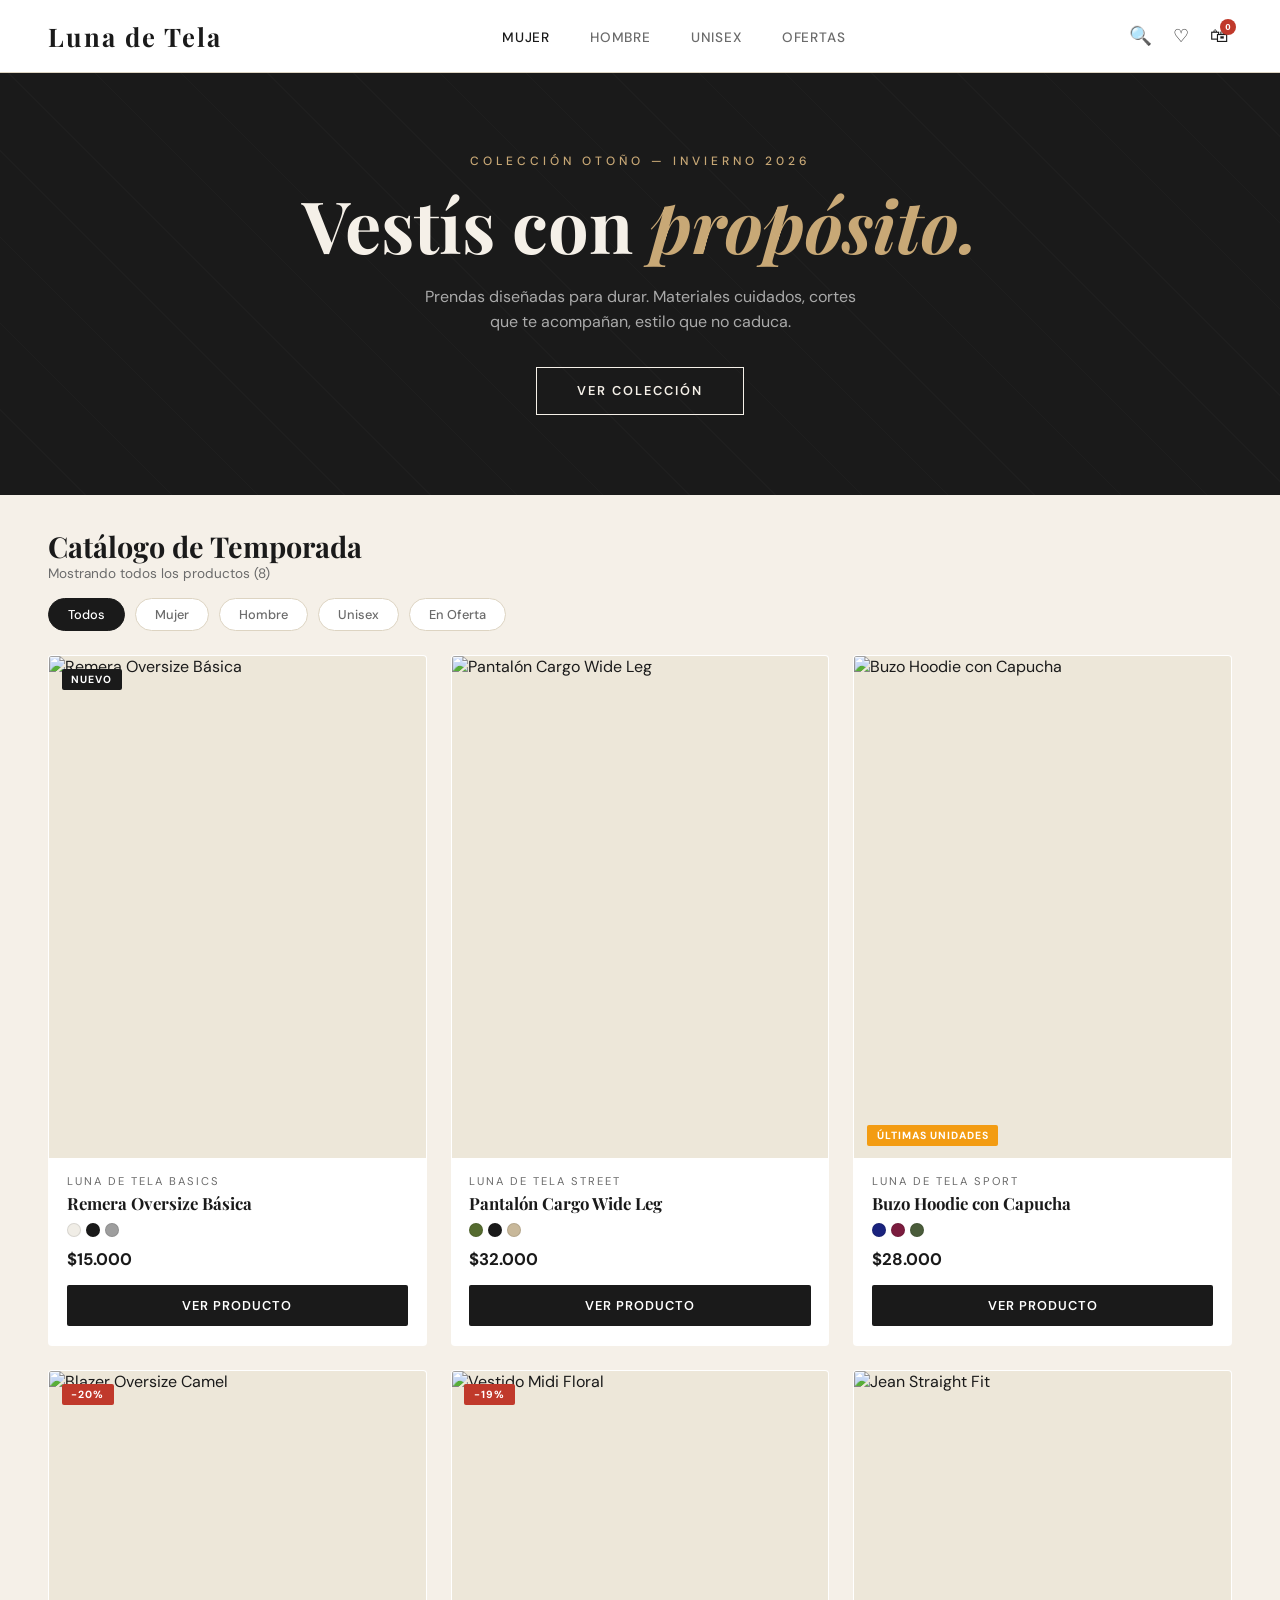
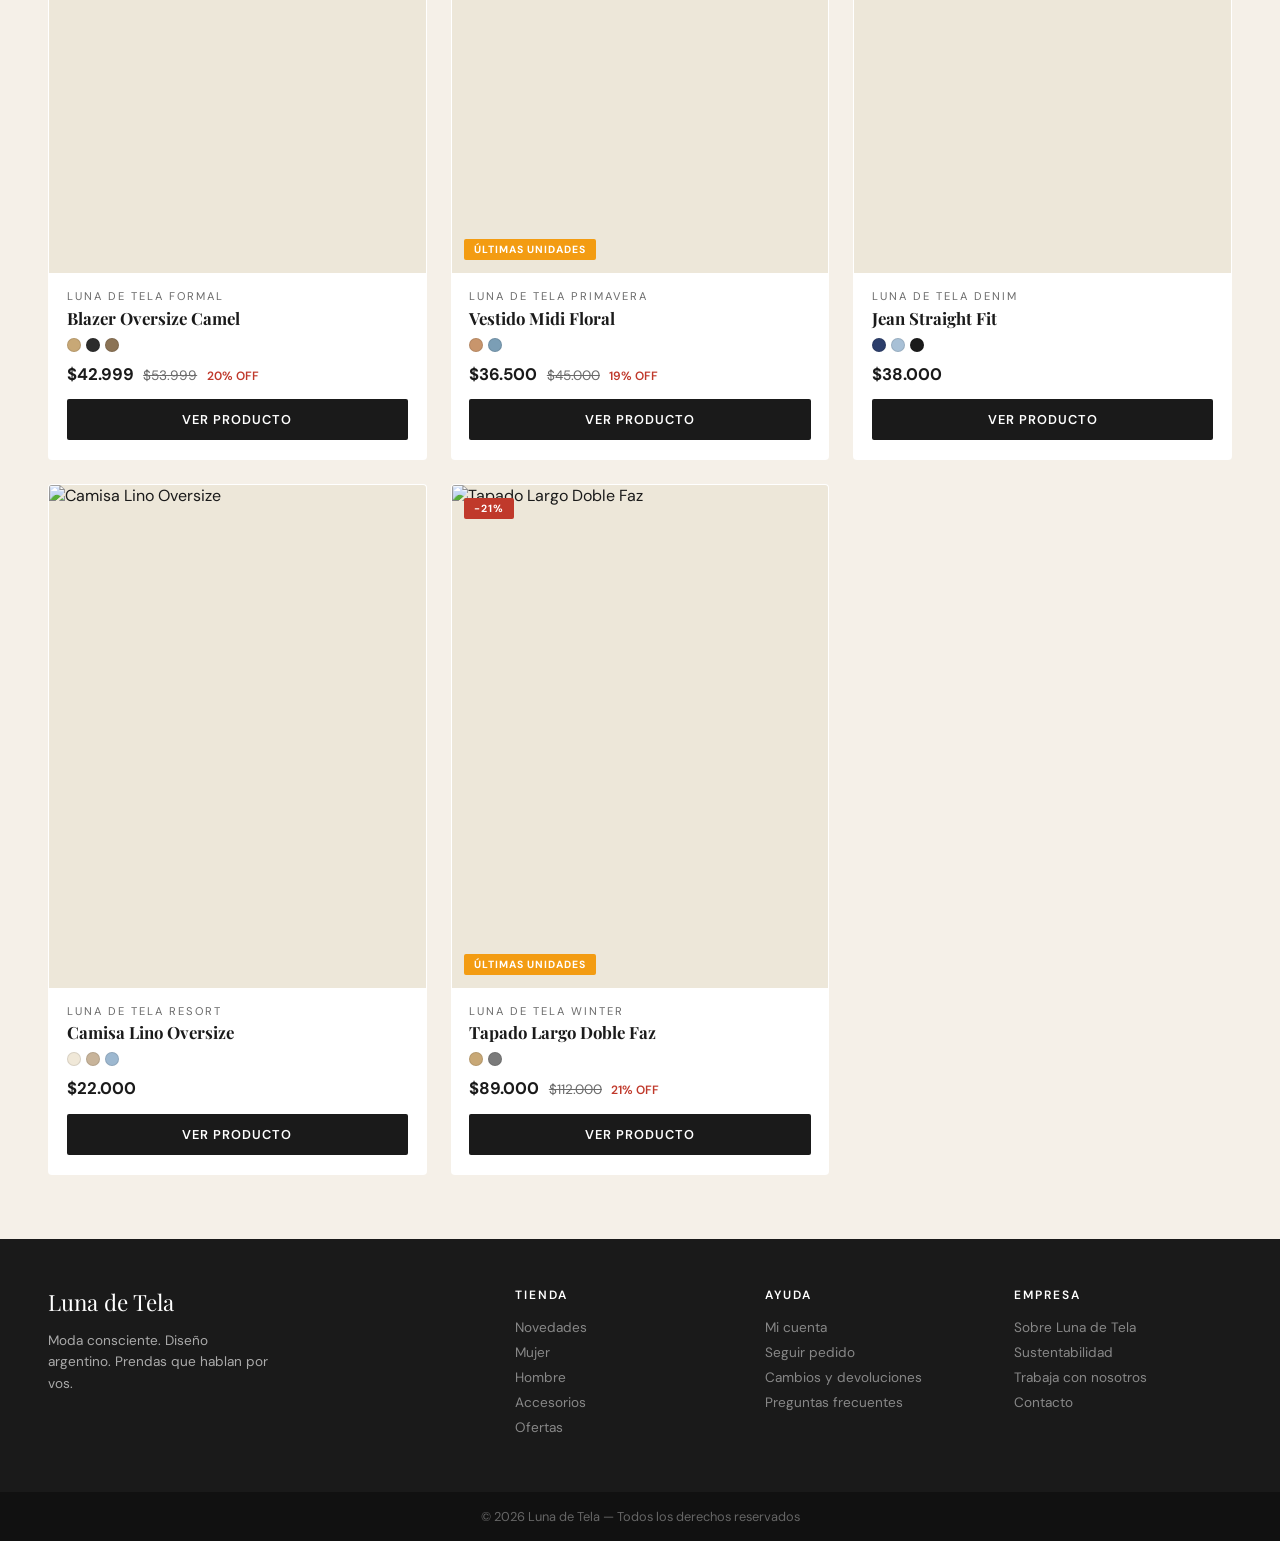
==== commit 273ec668: "Update index.html" ====
--- a/index.html
+++ b/index.html
@@ -3,7 +3,7 @@
 <head>
   <meta charset="UTF-8"/>
   <meta name="viewport" content="width=device-width, initial-scale=1.0"/>
-  <title>VESTIRE — Tienda de Ropa</title>
+  <title>Luna de Tela — Tienda de Ropa</title>
   <link href="https://fonts.googleapis.com/css2?family=Playfair+Display:ital,wght@0,400;0,700;1,400&family=DM+Sans:wght@300;400;500;600&display=swap" rel="stylesheet"/>
   <style>
     *, *::before, *::after { box-sizing: border-box; margin: 0; padding: 0; }
@@ -521,7 +521,7 @@
 <body>
 
 <nav>
-  <a class="nav-logo" onclick="showCatalog()">VESTIRE</a>
+  <a class="nav-logo" onclick="showCatalog()">Luna de Tela</a>
   <ul class="nav-links">
     <li><a onclick="filterCat('Mujer')" class="active" id="link-mujer">Mujer</a></li>
     <li><a onclick="filterCat('Hombre')" id="link-hombre">Hombre</a></li>
@@ -587,7 +587,7 @@
     </div>
 
     <div class="product-info">
-      <div class="product-brand" id="d-brand">VESTIRE — Colección Otoño 2026</div>
+      <div class="product-brand" id="d-brand">Luna de Tela — Colección Otoño 2026</div>
       <h1 class="product-name" id="d-name">Nombre del producto</h1>
       <p class="product-code">Código: <span id="d-code">XXX-0000</span></p>
 
@@ -647,7 +647,7 @@
 
 <footer>
   <div>
-    <p class="footer-brand">VESTIRE</p>
+    <p class="footer-brand">Luna de Tela</p>
     <p class="footer-tagline">Moda consciente. Diseño argentino. Prendas que hablan por vos.</p>
   </div>
   <div class="footer-col">
@@ -667,13 +667,13 @@
   </div>
   <div class="footer-col">
     <h4>Empresa</h4>
-    <a>Sobre VESTIRE</a>
+    <a>Sobre Luna de Tela</a>
     <a>Sustentabilidad</a>
     <a>Trabaja con nosotros</a>
     <a>Contacto</a>
   </div>
 </footer>
-<div class="footer-bottom">© 2026 VESTIRE — Todos los derechos reservados</div>
+<div class="footer-bottom">© 2026 Luna de Tela — Todos los derechos reservados</div>
 
 <div class="toast" id="toast"></div>
 
@@ -681,7 +681,7 @@
   // ===== DATOS =====
   const productos = [
     {
-      id: 1, nombre: "Remera Oversize Básica", marca: "VESTIRE Basics", categoria: "Unisex",
+      id: 1, nombre: "Remera Oversize Básica", marca: "Luna de Tela Basics", categoria: "Unisex",
       precio: 15000, precioOriginal: null, descuento: null,
       talles: ["XS","S","M","L","XL"], stock: 24,
       colores: [{ nombre:"Blanco", hex:"#f0ede6" }, { nombre:"Negro", hex:"#1a1a1a" }, { nombre:"Gris", hex:"#9e9e9e" }],
@@ -695,7 +695,7 @@
       badge: null, badgeType: "new"
     },
     {
-      id: 2, nombre: "Pantalón Cargo Wide Leg", marca: "VESTIRE Street", categoria: "Mujer",
+      id: 2, nombre: "Pantalón Cargo Wide Leg", marca: "Luna de Tela Street", categoria: "Mujer",
       precio: 32000, precioOriginal: null, descuento: null,
       talles: ["38","40","42","44","46"], stock: 12,
       colores: [{ nombre:"Verde Militar", hex:"#556b2f" }, { nombre:"Negro", hex:"#1a1a1a" }, { nombre:"Beige", hex:"#c8b89a" }],
@@ -709,7 +709,7 @@
       badge: null, badgeType: null
     },
     {
-      id: 3, nombre: "Buzo Hoodie con Capucha", marca: "VESTIRE Sport", categoria: "Unisex",
+      id: 3, nombre: "Buzo Hoodie con Capucha", marca: "Luna de Tela Sport", categoria: "Unisex",
       precio: 28000, precioOriginal: null, descuento: null,
       talles: ["S","M","L","XL","XXL"], stock: 5,
       colores: [{ nombre:"Azul Marino", hex:"#1a237e" }, { nombre:"Bordo", hex:"#7b1c3e" }, { nombre:"Verde Musgo", hex:"#4a5c3a" }],
@@ -723,7 +723,7 @@
       badge: null, badgeType: null
     },
     {
-      id: 4, nombre: "Blazer Oversize Camel", marca: "VESTIRE Formal", categoria: "Mujer",
+      id: 4, nombre: "Blazer Oversize Camel", marca: "Luna de Tela Formal", categoria: "Mujer",
       precio: 42999, precioOriginal: 53999, descuento: 20,
       talles: ["S","M","L"], stock: 8,
       colores: [{ nombre:"Camel", hex:"#c8a876" }, { nombre:"Negro", hex:"#2c2c2c" }, { nombre:"Chocolate", hex:"#8b7355" }],
@@ -737,7 +737,7 @@
       badge: "-20%", badgeType: "oferta"
     },
     {
-      id: 5, nombre: "Vestido Midi Floral", marca: "VESTIRE Primavera", categoria: "Mujer",
+      id: 5, nombre: "Vestido Midi Floral", marca: "Luna de Tela Primavera", categoria: "Mujer",
       precio: 36500, precioOriginal: 45000, descuento: 19,
       talles: ["XS","S","M","L"], stock: 3,
       colores: [{ nombre:"Flores Tierra", hex:"#c8956c" }, { nombre:"Flores Azul", hex:"#7b9eb5" }],
@@ -751,7 +751,7 @@
       badge: "-19%", badgeType: "oferta"
     },
     {
-      id: 6, nombre: "Jean Straight Fit", marca: "VESTIRE Denim", categoria: "Hombre",
+      id: 6, nombre: "Jean Straight Fit", marca: "Luna de Tela Denim", categoria: "Hombre",
       precio: 38000, precioOriginal: null, descuento: null,
       talles: ["28","30","32","34","36","38"], stock: 20,
       colores: [{ nombre:"Índigo", hex:"#2c3e6b" }, { nombre:"Claro", hex:"#a8c0d6" }, { nombre:"Negro", hex:"#1a1a1a" }],
@@ -765,7 +765,7 @@
       badge: null, badgeType: null
     },
     {
-      id: 7, nombre: "Camisa Lino Oversize", marca: "VESTIRE Resort", categoria: "Hombre",
+      id: 7, nombre: "Camisa Lino Oversize", marca: "Luna de Tela Resort", categoria: "Hombre",
       precio: 22000, precioOriginal: null, descuento: null,
       talles: ["S","M","L","XL"], stock: 15,
       colores: [{ nombre:"Blanco Roto", hex:"#f0e8d8" }, { nombre:"Arena", hex:"#c8b49a" }, { nombre:"Azul Cielo", hex:"#9db8d0" }],
@@ -779,7 +779,7 @@
       badge: null, badgeType: null
     },
     {
-      id: 8, nombre: "Tapado Largo Doble Faz", marca: "VESTIRE Winter", categoria: "Mujer",
+      id: 8, nombre: "Tapado Largo Doble Faz", marca: "Luna de Tela Winter", categoria: "Mujer",
       precio: 89000, precioOriginal: 112000, descuento: 21,
       talles: ["S","M","L"], stock: 4,
       colores: [{ nombre:"Camel", hex:"#c8a876" }, { nombre:"Gris Oxford", hex:"#7a7a7a" }],
@@ -882,7 +882,7 @@
     document.getElementById('bc-name').textContent = p.nombre;
     document.getElementById('d-brand').textContent = `${p.marca} — Colección Otoño 2026`;
     document.getElementById('d-name').textContent = p.nombre;
-    document.getElementById('d-code').textContent = `VTR-${p.id.toString().padStart(4,'0')}`;
+    document.getElementById('d-code').textContent = `LDT-${p.id.toString().padStart(4,'0')}`;
     document.getElementById('d-price').textContent = `$${p.precio.toLocaleString('es-AR')}`;
     document.getElementById('d-old').textContent = p.precioOriginal ? `$${p.precioOriginal.toLocaleString('es-AR')}` : '';
     document.getElementById('d-disc').textContent = p.descuento ? `${p.descuento}% OFF` : '';
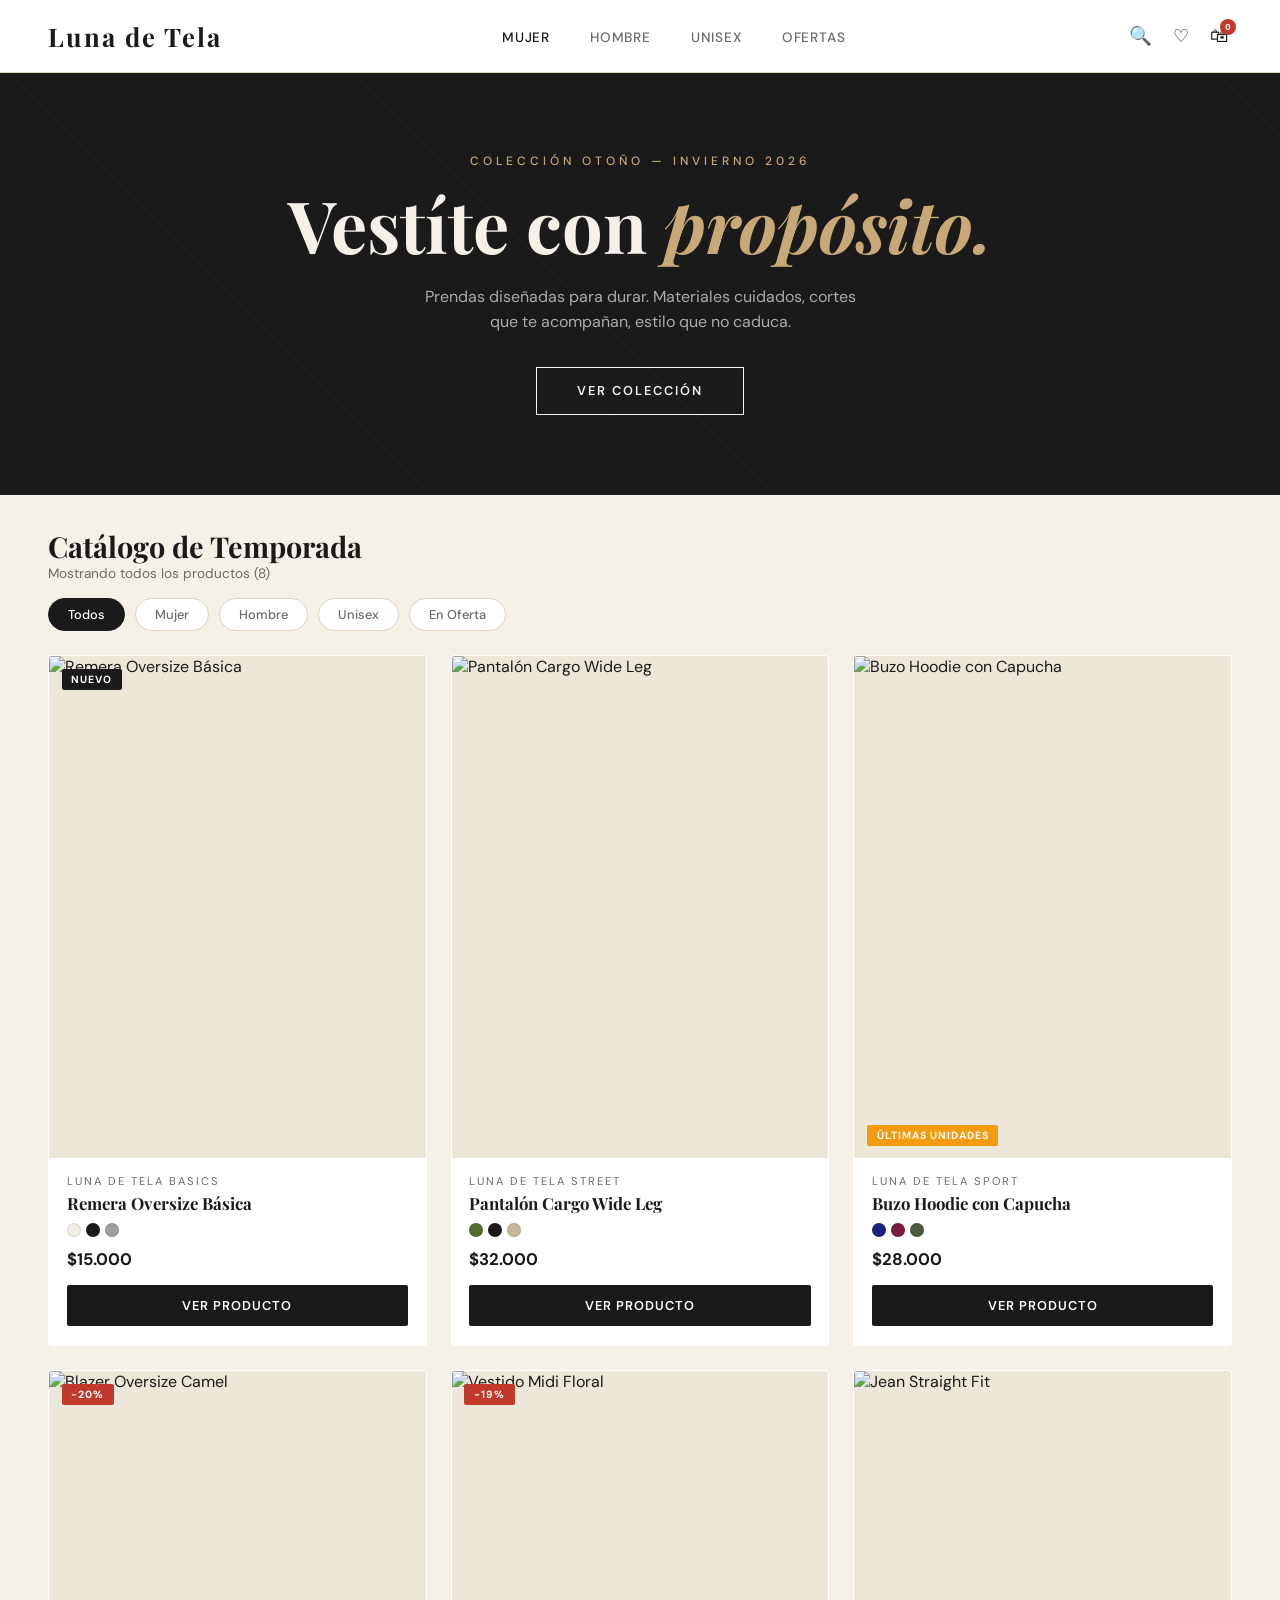
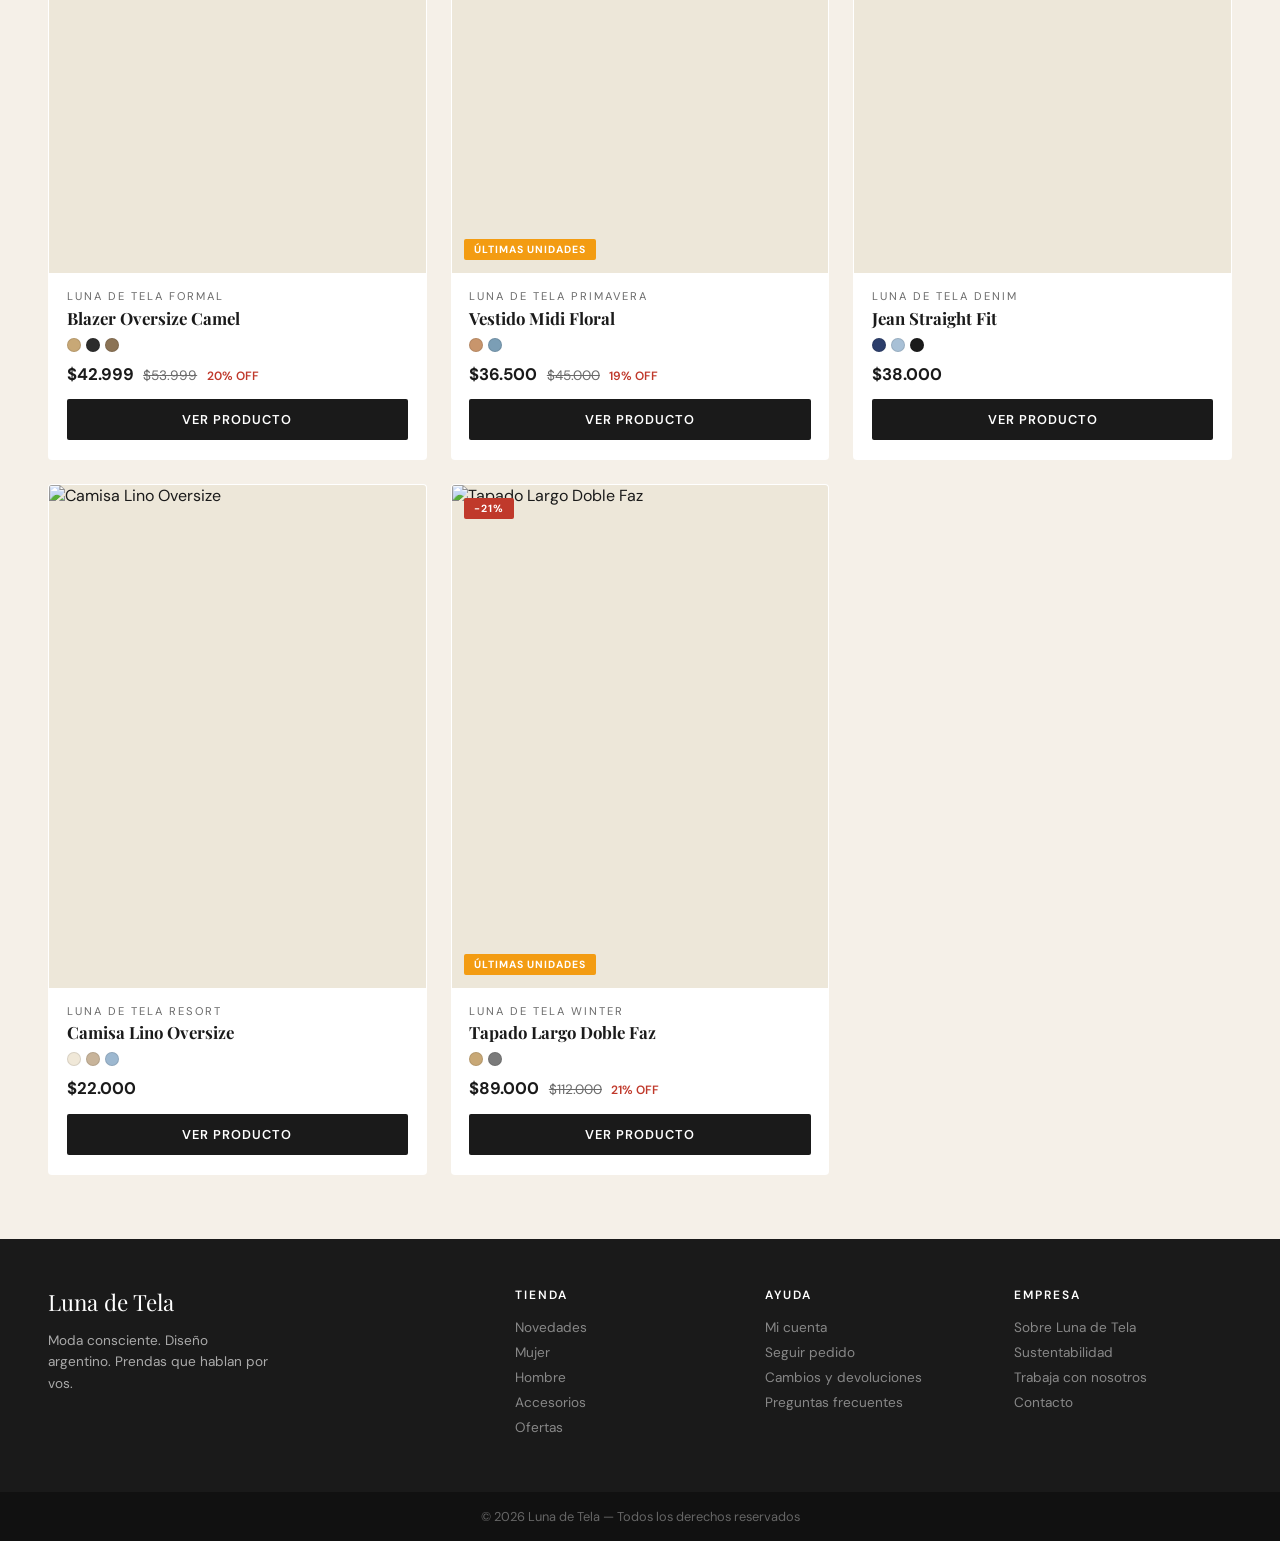
==== commit 0b32aafc: "update 3" ====
--- a/index.html
+++ b/index.html
@@ -543,7 +543,7 @@
 
   <div class="hero-banner">
     <p class="hero-tagline">Colección Otoño — Invierno 2026</p>
-    <h1 class="hero-title">Vestís con <em>propósito.</em></h1>
+    <h1 class="hero-title">Vestíte con <em>propósito.</em></h1>
     <p class="hero-sub">Prendas diseñadas para durar. Materiales cuidados, cortes que te acompañan, estilo que no caduca.</p>
     <button class="hero-cta" onclick="document.getElementById('catalog-grid').scrollIntoView({behavior:'smooth'})">Ver Colección</button>
   </div>
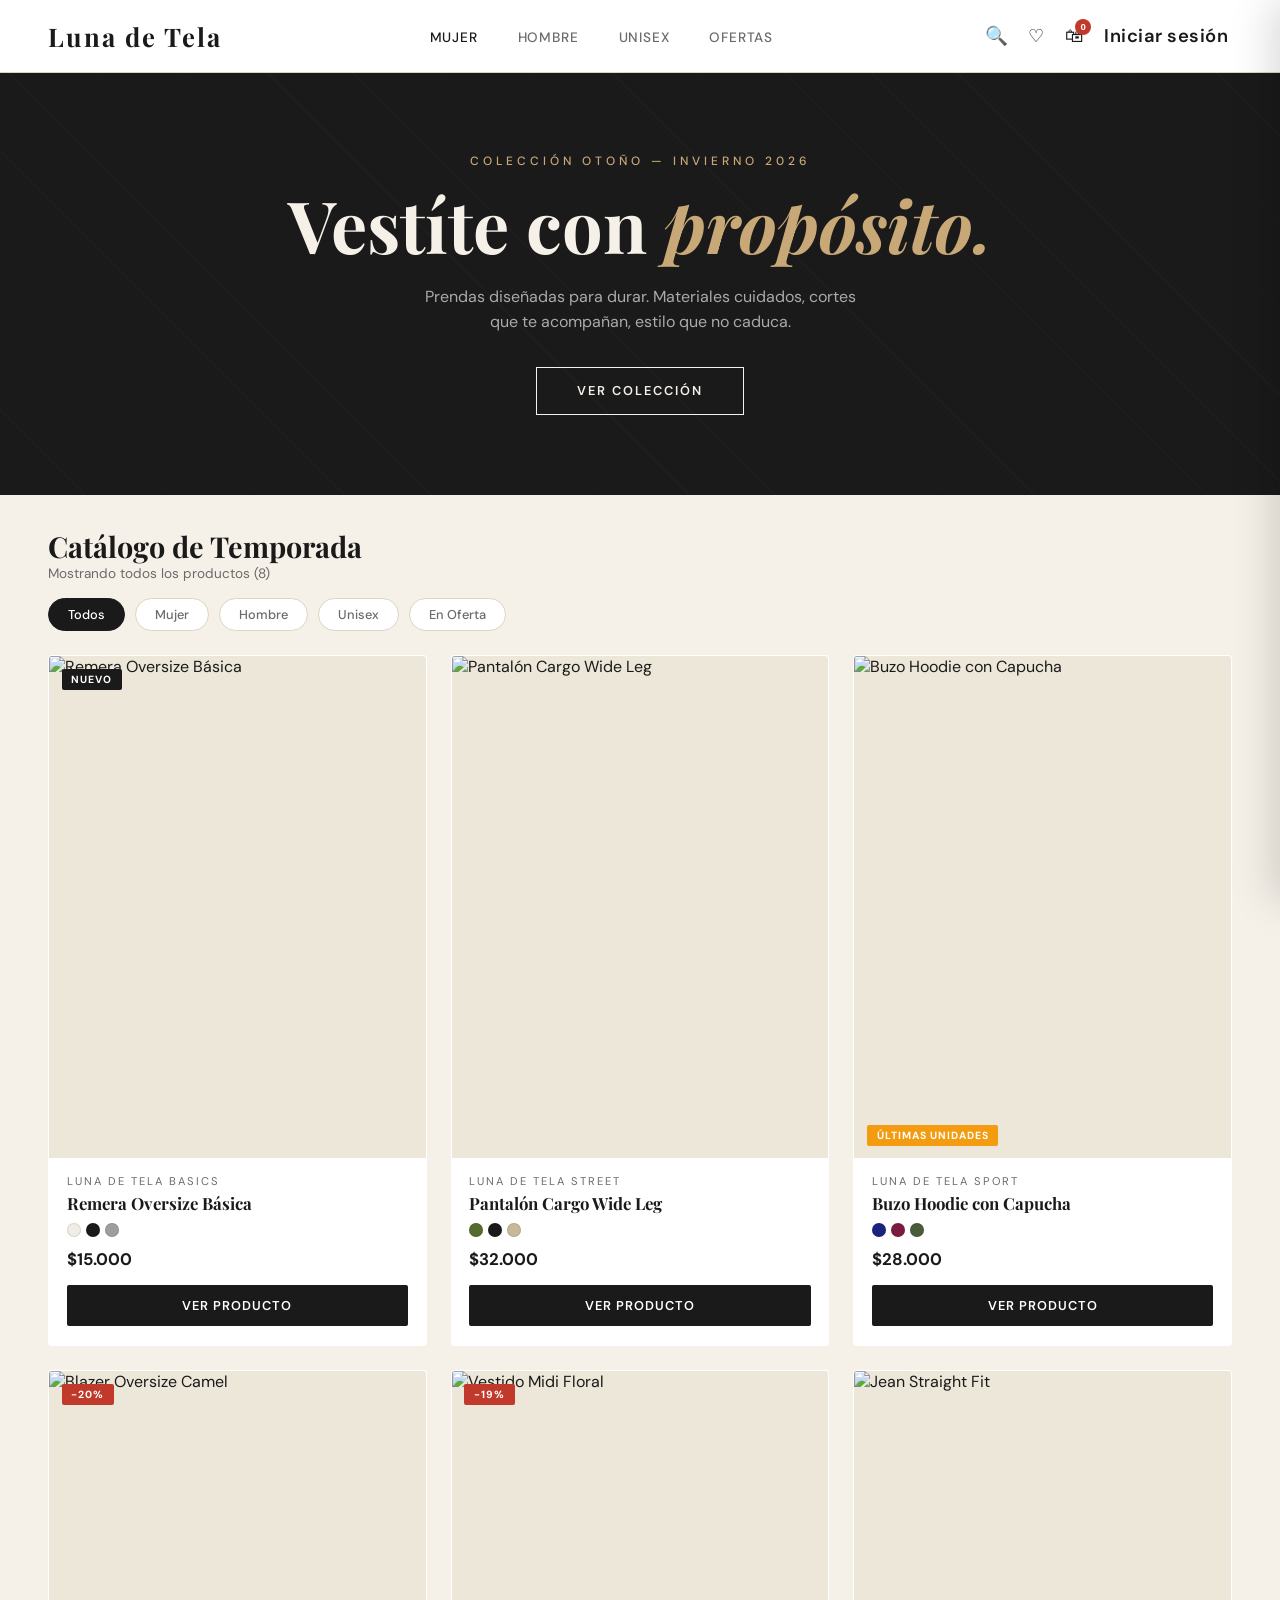
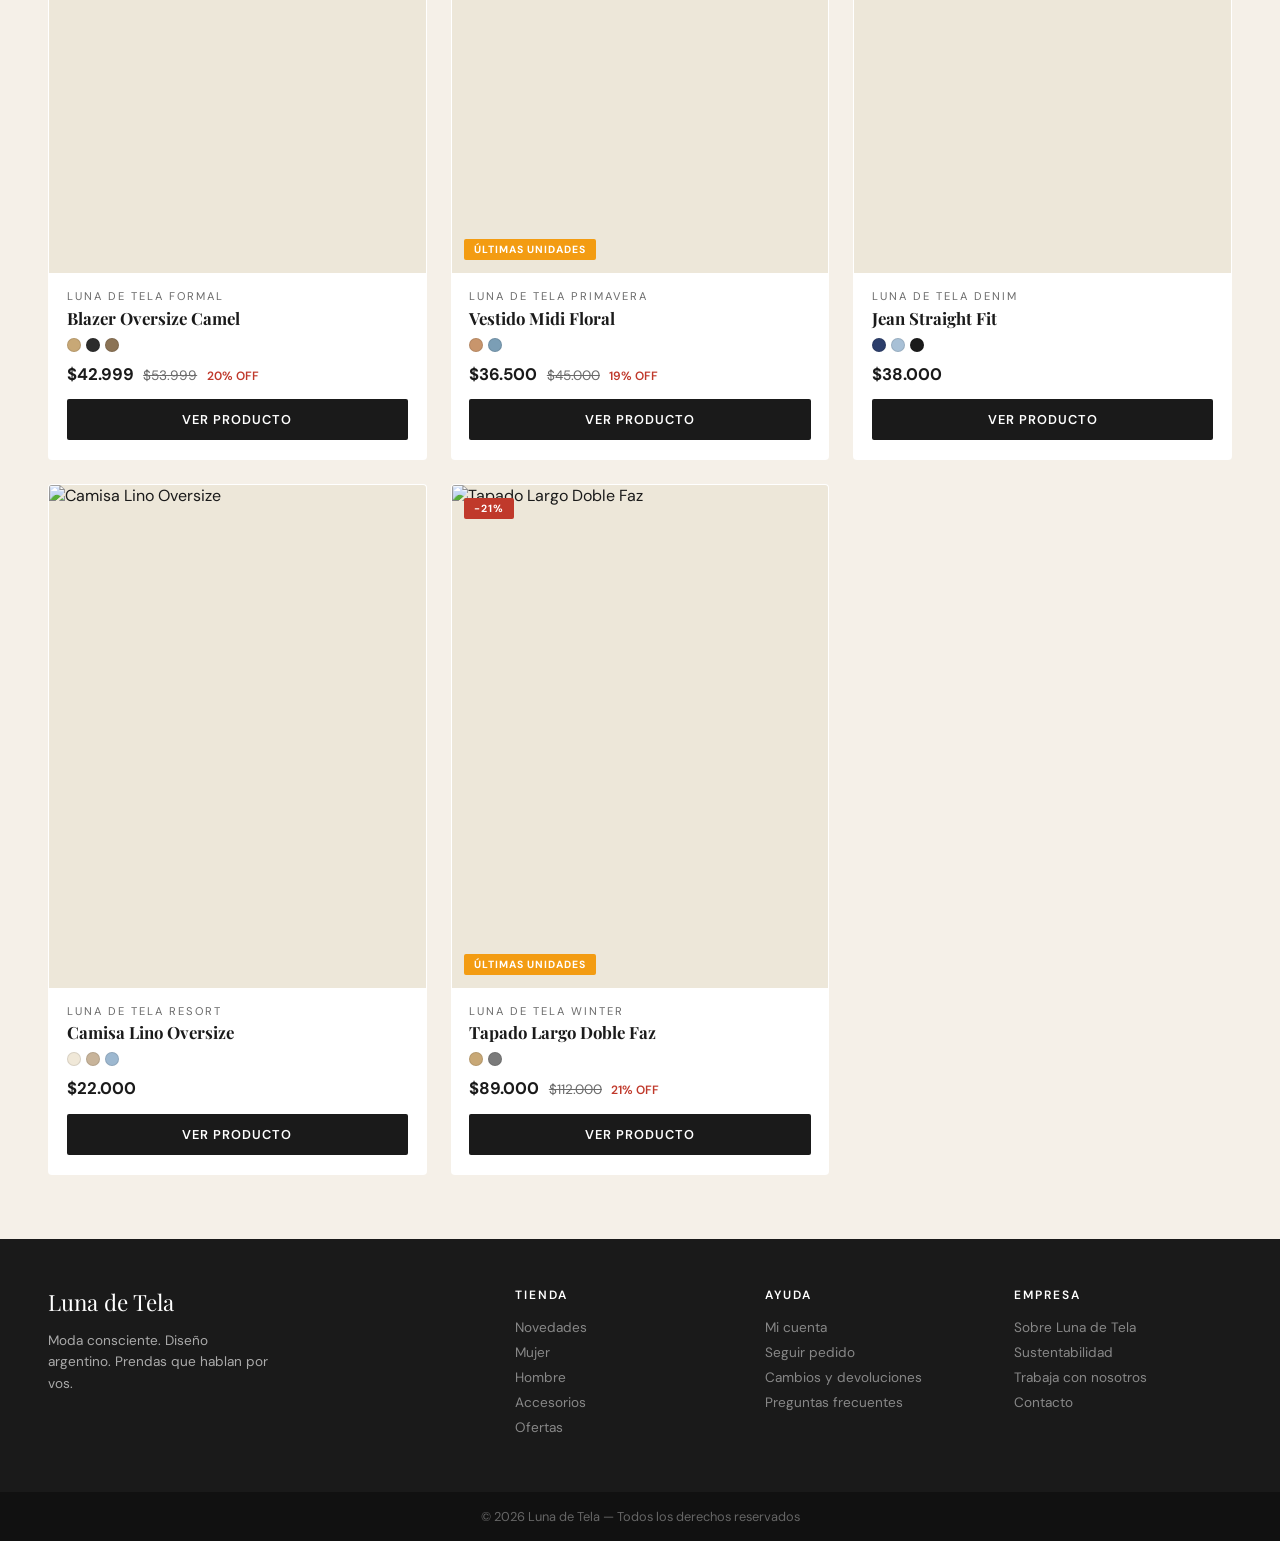
==== commit 80cf9d74: "update 2" ====
--- a/index.html
+++ b/index.html
@@ -19,6 +19,7 @@
       --white: #fff;
       --success: #27ae60;
       --warning: #f39c12;
+      
     }
 
     body {
@@ -284,6 +285,505 @@
     }
     .card-btn:hover { background: #333; }
 
+    /* ===== CART DRAWER ===== */
+    .cart-drawer-overlay {
+      position: fixed; inset: 0;
+      background: rgba(0,0,0,0.45);
+      backdrop-filter: blur(2px);
+      z-index: 600;
+      opacity: 0; pointer-events: none;
+      transition: opacity 0.28s;
+    }
+    .cart-drawer-overlay.open { opacity: 1; pointer-events: all; }
+
+    .cart-drawer {
+      position: fixed;
+      top: 0; right: 0;
+      width: 420px; max-width: 100vw;
+      height: 100vh;
+      background: var(--white);
+      z-index: 601;
+      display: flex; flex-direction: column;
+      transform: translateX(100%);
+      transition: transform 0.32s cubic-bezier(.22,.68,0,1.1);
+      box-shadow: -8px 0 40px rgba(0,0,0,0.15);
+    }
+    .cart-drawer.open { transform: translateX(0); }
+
+    .drawer-head {
+      padding: 1.4rem 1.6rem;
+      border-bottom: 1px solid var(--border);
+      display: flex; align-items: center; justify-content: space-between;
+      flex-shrink: 0;
+    }
+    .drawer-title {
+      font-family: 'Playfair Display', serif;
+      font-size: 1.2rem; font-weight: 700;
+    }
+    .drawer-close {
+      width: 34px; height: 34px;
+      background: var(--cream-dark); border: none; border-radius: 50%;
+      font-size: 1rem; cursor: pointer; color: var(--mid);
+      display: flex; align-items: center; justify-content: center;
+      transition: background 0.2s, color 0.2s;
+    }
+    .drawer-close:hover { background: var(--border); color: var(--dark); }
+
+    .drawer-items {
+      flex: 1; overflow-y: auto;
+      padding: 1rem 1.6rem;
+      display: flex; flex-direction: column; gap: 1rem;
+    }
+    .drawer-empty {
+      text-align: center; padding: 3rem 1rem;
+      color: var(--mid); font-size: 0.9rem;
+    }
+    .drawer-empty-icon { font-size: 2.5rem; margin-bottom: 0.8rem; }
+
+    .drawer-item {
+      display: flex; gap: 0.9rem;
+      padding-bottom: 1rem;
+      border-bottom: 1px solid var(--border);
+    }
+    .drawer-item:last-child { border-bottom: none; }
+    .drawer-item-img {
+      width: 72px; height: 90px;
+      object-fit: cover; border-radius: 3px;
+      background: var(--cream-dark); flex-shrink: 0;
+    }
+    .drawer-item-info { flex: 1; display: flex; flex-direction: column; gap: 0.25rem; }
+    .drawer-item-brand { font-size: 0.68rem; color: var(--mid); text-transform: uppercase; letter-spacing: 1px; }
+    .drawer-item-name { font-size: 0.9rem; font-weight: 600; line-height: 1.3; }
+    .drawer-item-meta { font-size: 0.75rem; color: var(--mid); }
+    .drawer-item-row { display: flex; align-items: center; justify-content: space-between; margin-top: auto; }
+    .drawer-item-price { font-size: 0.95rem; font-weight: 700; }
+    .drawer-qty {
+      display: flex; align-items: center;
+      border: 1px solid var(--border); border-radius: 3px; overflow: hidden;
+    }
+    .drawer-qty button {
+      width: 26px; height: 26px; background: none; border: none;
+      cursor: pointer; font-size: 0.95rem; color: var(--dark);
+      transition: background 0.15s;
+    }
+    .drawer-qty button:hover { background: var(--cream); }
+    .drawer-qty span {
+      width: 28px; text-align: center; font-size: 0.82rem; font-weight: 600;
+      border-left: 1px solid var(--border); border-right: 1px solid var(--border);
+    }
+    .drawer-item-remove {
+      background: none; border: none; cursor: pointer;
+      color: var(--mid); font-size: 0.85rem; padding: 2px 4px;
+      transition: color 0.15s;
+    }
+    .drawer-item-remove:hover { color: var(--accent); }
+
+    .drawer-foot {
+      padding: 1.2rem 1.6rem 1.8rem;
+      border-top: 1px solid var(--border);
+      flex-shrink: 0;
+    }
+    .drawer-subtotal {
+      display: flex; justify-content: space-between;
+      align-items: baseline; margin-bottom: 1rem;
+    }
+    .drawer-subtotal-label { font-size: 0.8rem; font-weight: 600; text-transform: uppercase; letter-spacing: 1px; color: var(--mid); }
+    .drawer-subtotal-val { font-size: 1.3rem; font-weight: 700; }
+    .drawer-btn-checkout {
+      width: 100%; padding: 0.95rem;
+      background: var(--dark); color: white; border: none;
+      font-family: 'DM Sans', sans-serif; font-size: 0.88rem; font-weight: 700;
+      letter-spacing: 1.5px; text-transform: uppercase;
+      cursor: pointer; border-radius: 3px; transition: background 0.2s;
+    }
+    .drawer-btn-checkout:hover { background: #333; }
+    .drawer-btn-checkout:disabled { background: #aaa; cursor: not-allowed; }
+    .drawer-keep { width: 100%; margin-top: 0.6rem; padding: 0.7rem;
+      background: none; border: 1.5px solid var(--border);
+      font-family: 'DM Sans', sans-serif; font-size: 0.82rem; font-weight: 500;
+      color: var(--mid); cursor: pointer; border-radius: 3px; transition: all 0.15s;
+    }
+    .drawer-keep:hover { border-color: var(--dark); color: var(--dark); }
+
+    /* ===== CHECKOUT PAYMENT MODAL ===== */
+    .checkout-overlay {
+      position: fixed; inset: 0;
+      background: rgba(20,20,20,0.55);
+      backdrop-filter: blur(3px);
+      z-index: 700;
+      display: none; align-items: center; justify-content: center; padding: 1rem;
+      animation: coFadeIn 0.25s ease;
+    }
+    .checkout-overlay.open { display: flex; }
+    @keyframes coFadeIn { from { opacity: 0; } to { opacity: 1; } }
+    .checkout-modal {
+      background: var(--white); border-radius: 6px;
+      width: 100%; max-width: 560px; max-height: 90vh;
+      overflow-y: auto; box-shadow: 0 24px 64px rgba(0,0,0,0.22);
+      animation: coSlideUp 0.3s ease; position: relative;
+    }
+    @keyframes coSlideUp { from { opacity:0; transform:translateY(24px); } to { opacity:1; transform:translateY(0); } }
+    .co-header {
+      padding: 1.6rem 2rem 1.2rem; border-bottom: 1px solid var(--border);
+      display: flex; align-items: center; justify-content: space-between;
+      position: sticky; top: 0; background: var(--white); z-index: 2;
+    }
+    .co-header-left { display: flex; flex-direction: column; gap: 0.2rem; }
+    .co-header-eyebrow { font-size: 0.68rem; letter-spacing: 3px; text-transform: uppercase; color: var(--mid); font-weight: 600; }
+    .co-header-title { font-family: 'Playfair Display', serif; font-size: 1.45rem; font-weight: 700; color: var(--dark); }
+    .co-close {
+      width: 36px; height: 36px; background: var(--cream-dark); border: none; border-radius: 50%;
+      cursor: pointer; font-size: 1.1rem; color: var(--mid);
+      display: flex; align-items: center; justify-content: center;
+      transition: background 0.2s, color 0.2s; flex-shrink: 0;
+    }
+    .co-close:hover { background: var(--border); color: var(--dark); }
+    .co-steps {
+      display: flex; padding: 1rem 2rem; border-bottom: 1px solid var(--border); background: var(--cream);
+    }
+    .co-step {
+      flex: 1; display: flex; align-items: center; gap: 0.5rem;
+      font-size: 0.75rem; font-weight: 500; color: var(--mid); letter-spacing: 0.5px;
+    }
+    .co-step.active { color: var(--dark); font-weight: 600; }
+    .co-step.done   { color: var(--success); }
+    .co-step-num {
+      width: 22px; height: 22px; border-radius: 50%; background: var(--border); color: var(--mid);
+      font-size: 0.68rem; font-weight: 700; display: flex; align-items: center; justify-content: center;
+      flex-shrink: 0; transition: background 0.2s, color 0.2s;
+    }
+    .co-step.active .co-step-num { background: var(--dark); color: white; }
+    .co-step.done   .co-step-num { background: var(--success); color: white; }
+    .co-step-sep { flex: 0 0 20px; text-align: center; color: var(--border); font-size: 0.8rem; }
+    .co-body { padding: 1.6rem 2rem; display: flex; flex-direction: column; gap: 1.4rem; }
+    .co-summary-box { border: 1px solid var(--border); border-radius: 5px; overflow: hidden; }
+    .co-summary-header {
+      background: var(--cream); padding: 0.7rem 1rem; font-size: 0.72rem; font-weight: 700;
+      letter-spacing: 2px; text-transform: uppercase; color: var(--mid);
+      cursor: pointer; display: flex; justify-content: space-between; align-items: center; user-select: none;
+    }
+    .co-summary-header:hover { background: var(--cream-dark); }
+    .co-summary-toggle { transition: transform 0.2s; display: inline-block; }
+    .co-summary-body { padding: 1rem; display: flex; flex-direction: column; gap: 0.7rem; }
+    .co-summary-item { display: flex; justify-content: space-between; align-items: flex-start; font-size: 0.88rem; gap: 1rem; }
+    .co-summary-item-left { display: flex; gap: 0.7rem; align-items: center; }
+    .co-item-thumb { width: 48px; height: 60px; object-fit: cover; border-radius: 3px; background: var(--cream-dark); flex-shrink: 0; }
+    .co-item-meta { display: flex; flex-direction: column; gap: 0.2rem; }
+    .co-item-name { font-weight: 600; font-size: 0.85rem; line-height: 1.3; }
+    .co-item-detail { font-size: 0.75rem; color: var(--mid); }
+    .co-item-price { font-weight: 700; font-size: 0.95rem; white-space: nowrap; }
+    .co-divider { border: none; border-top: 1px solid var(--border); margin: 0.2rem 0; }
+    .co-total-row { display: flex; justify-content: space-between; align-items: center; font-size: 0.88rem; color: var(--mid); }
+    .co-total-row.main { font-size: 1.05rem; font-weight: 700; color: var(--dark); margin-top: 0.2rem; }
+    .co-total-row.discount { color: var(--accent); }
+    .co-total-row.free { color: var(--success); }
+    .co-section-label { font-size: 0.72rem; letter-spacing: 2px; text-transform: uppercase; font-weight: 700; color: var(--mid); margin-bottom: 0.6rem; }
+    .co-methods { display: flex; flex-direction: column; gap: 0.6rem; }
+    .co-method-card { border: 1.5px solid var(--border); border-radius: 5px; cursor: pointer; transition: border-color 0.15s, box-shadow 0.15s; overflow: hidden; }
+    .co-method-card:hover { border-color: #aaa; }
+    .co-method-card.selected { border-color: var(--dark); box-shadow: 0 0 0 1px var(--dark); }
+    .co-method-header { display: flex; align-items: center; gap: 0.9rem; padding: 0.95rem 1.1rem; }
+    .co-method-radio { width: 18px; height: 18px; border: 2px solid var(--border); border-radius: 50%; flex-shrink: 0; display: flex; align-items: center; justify-content: center; transition: border-color 0.15s; }
+    .co-method-card.selected .co-method-radio { border-color: var(--dark); }
+    .co-method-radio-dot { width: 8px; height: 8px; background: var(--dark); border-radius: 50%; opacity: 0; transform: scale(0); transition: opacity 0.15s, transform 0.15s; }
+    .co-method-card.selected .co-method-radio-dot { opacity: 1; transform: scale(1); }
+    .co-method-icon { font-size: 1.4rem; flex-shrink: 0; }
+    .co-method-text { flex: 1; }
+    .co-method-name { font-size: 0.9rem; font-weight: 600; color: var(--dark); }
+    .co-method-sub  { font-size: 0.76rem; color: var(--mid); margin-top: 0.1rem; }
+    .co-method-badge { font-size: 0.65rem; font-weight: 700; letter-spacing: 1px; text-transform: uppercase; padding: 0.18rem 0.55rem; border-radius: 2px; background: #eaf7ef; color: var(--success); flex-shrink: 0; }
+    .co-method-badge.promo { background: #fdecea; color: var(--accent); }
+    .co-method-detail { display: none; padding: 0 1.1rem 1rem; border-top: 1px solid var(--border); background: var(--cream); }
+    .co-method-card.selected .co-method-detail { display: block; }
+    .co-cuotas { display: grid; grid-template-columns: repeat(3,1fr); gap: 0.5rem; margin-top: 0.8rem; }
+    .co-cuota-btn { border: 1.5px solid var(--border); border-radius: 4px; padding: 0.55rem 0.4rem; cursor: pointer; background: white; text-align: center; transition: border-color 0.15s, background 0.15s; font-family: 'DM Sans', sans-serif; }
+    .co-cuota-btn:hover { border-color: var(--dark); }
+    .co-cuota-btn.selected { background: var(--dark); border-color: var(--dark); }
+    .co-cuota-num { font-size: 0.82rem; font-weight: 700; color: var(--dark); display: block; }
+    .co-cuota-btn.selected .co-cuota-num { color: white; }
+    .co-cuota-monto { font-size: 0.68rem; color: var(--mid); display: block; margin-top: 0.1rem; }
+    .co-cuota-btn.selected .co-cuota-monto { color: rgba(255,255,255,0.7); }
+    .co-cuota-label { font-size: 0.65rem; color: var(--success); display: block; font-weight: 600; }
+    .co-cuota-btn.selected .co-cuota-label { color: #7effa8; }
+    .co-card-fields { display: flex; flex-direction: column; gap: 0.7rem; margin-top: 0.9rem; }
+    .co-field-group { display: flex; gap: 0.6rem; }
+    .co-field { display: flex; flex-direction: column; gap: 0.3rem; flex: 1; }
+    .co-field label { font-size: 0.72rem; font-weight: 600; text-transform: uppercase; letter-spacing: 1px; color: var(--mid); }
+    .co-field input { border: 1.5px solid var(--border); border-radius: 4px; padding: 0.6rem 0.8rem; font-family: 'DM Sans', sans-serif; font-size: 0.88rem; color: var(--dark); background: white; width: 100%; transition: border-color 0.15s; }
+    .co-field input:focus { outline: none; border-color: var(--dark); }
+    .co-field input::placeholder { color: #bbb; }
+    .co-card-brands { display: flex; gap: 0.5rem; margin-top: 0.6rem; flex-wrap: wrap; }
+    .co-brand-chip { border: 1.5px solid var(--border); border-radius: 4px; padding: 0.2rem 0.6rem; font-size: 0.72rem; font-weight: 700; color: var(--mid); background: white; letter-spacing: 0.5px; cursor: pointer; transition: border-color 0.15s, color 0.15s; }
+    .co-brand-chip.active { border-color: var(--dark); color: var(--dark); background: var(--cream); }
+    .co-transfer-box { background: white; border: 1px solid var(--border); border-radius: 4px; padding: 0.9rem 1rem; margin-top: 0.9rem; display: flex; flex-direction: column; gap: 0.55rem; }
+    .co-transfer-row { display: flex; justify-content: space-between; align-items: center; font-size: 0.83rem; }
+    .co-transfer-key { color: var(--mid); font-weight: 500; }
+    .co-transfer-val { font-weight: 700; color: var(--dark); font-size: 0.88rem; }
+    .co-copy-btn { background: var(--cream-dark); border: 1px solid var(--border); border-radius: 3px; padding: 0.2rem 0.55rem; font-size: 0.7rem; font-weight: 600; cursor: pointer; font-family: 'DM Sans', sans-serif; color: var(--mid); transition: background 0.15s; }
+    .co-copy-btn:hover { background: var(--border); color: var(--dark); }
+    .co-transfer-note { font-size: 0.75rem; color: var(--mid); padding-top: 0.4rem; border-top: 1px solid var(--border); line-height: 1.5; }
+    .co-mp-box { margin-top: 0.9rem; display: flex; flex-direction: column; align-items: center; gap: 0.8rem; padding: 1.2rem; background: white; border: 1px solid var(--border); border-radius: 4px; text-align: center; }
+    .co-qr-placeholder { width: 120px; height: 120px; border: 2px solid var(--border); border-radius: 4px; background: var(--cream-dark); display: flex; align-items: center; justify-content: center; font-size: 2.5rem; }
+    .co-mp-note { font-size: 0.78rem; color: var(--mid); line-height: 1.5; max-width: 260px; }
+    .co-mp-btn { display: inline-block; padding: 0.65rem 1.5rem; background: #009ee3; color: white; border: none; border-radius: 4px; font-family: 'DM Sans', sans-serif; font-size: 0.82rem; font-weight: 700; cursor: pointer; text-transform: uppercase; letter-spacing: 1px; transition: background 0.2s; }
+    .co-mp-btn:hover { background: #0084be; }
+    .co-footer { padding: 1.2rem 2rem 1.8rem; border-top: 1px solid var(--border); display: flex; flex-direction: column; gap: 0.8rem; }
+    .co-btn-pay { width: 100%; padding: 1rem; background: var(--dark); color: white; border: none; border-radius: 4px; font-family: 'DM Sans', sans-serif; font-size: 0.9rem; font-weight: 700; letter-spacing: 1.5px; text-transform: uppercase; cursor: pointer; transition: background 0.2s; display: flex; align-items: center; justify-content: center; gap: 0.6rem; }
+    .co-btn-pay:hover { background: #333; }
+    .co-btn-pay:disabled { background: #aaa; cursor: not-allowed; }
+    .co-secure-note { display: flex; align-items: center; justify-content: center; gap: 0.4rem; font-size: 0.74rem; color: var(--mid); }
+    .co-success { display: none; flex-direction: column; align-items: center; text-align: center; padding: 3rem 2rem; gap: 1rem; }
+    .co-success.show { display: flex; }
+    .co-success-icon { width: 70px; height: 70px; background: #eaf7ef; border-radius: 50%; display: flex; align-items: center; justify-content: center; font-size: 2rem; }
+    .co-success-title { font-family: 'Playfair Display', serif; font-size: 1.5rem; font-weight: 700; color: var(--dark); }
+    .co-success-sub { font-size: 0.88rem; color: var(--mid); line-height: 1.6; max-width: 320px; }
+    .co-success-order { font-size: 0.78rem; color: var(--mid); }
+    .co-success-order strong { color: var(--dark); }
+    .co-btn-continue { margin-top: 0.5rem; padding: 0.85rem 2rem; background: var(--dark); color: white; border: none; border-radius: 4px; font-family: 'DM Sans', sans-serif; font-size: 0.85rem; font-weight: 600; cursor: pointer; letter-spacing: 1px; text-transform: uppercase; transition: background 0.2s; }
+    .co-btn-continue:hover { background: #333; }
+    @media (max-width: 600px) {
+      .checkout-modal { max-height: 95vh; border-radius: 10px 10px 0 0; align-self: flex-end; }
+      .checkout-overlay { align-items: flex-end; padding: 0; }
+      .co-cuotas { grid-template-columns: repeat(2,1fr); }
+      .cart-drawer { width: 100vw; }
+    }
+
+    /* ===== AUTH MODAL ===== */
+    .auth-overlay {
+      position: fixed;
+      inset: 0;
+      background: rgba(0,0,0,0.55);
+      backdrop-filter: blur(3px);
+      z-index: 1000;
+      display: flex;
+      align-items: center;
+      justify-content: center;
+      opacity: 0;
+      pointer-events: none;
+      transition: opacity 0.25s;
+    }
+    .auth-overlay.open {
+      opacity: 1;
+      pointer-events: all;
+    }
+    .auth-modal {
+      background: var(--white);
+      width: 100%;
+      max-width: 440px;
+      border-radius: 6px;
+      overflow: hidden;
+      transform: translateY(20px);
+      transition: transform 0.28s cubic-bezier(.22,.68,0,1.2);
+      position: relative;
+    }
+    .auth-overlay.open .auth-modal {
+      transform: translateY(0);
+    }
+    .auth-modal-header {
+      background: var(--dark);
+      padding: 2rem 2.5rem 1.5rem;
+      position: relative;
+    }
+    .auth-modal-logo {
+      font-family: 'Playfair Display', serif;
+      font-size: 1.4rem;
+      font-weight: 700;
+      letter-spacing: 2px;
+      color: var(--cream);
+    }
+    .auth-modal-sub {
+      font-size: 0.78rem;
+      color: #aaa;
+      margin-top: 0.3rem;
+      letter-spacing: 0.5px;
+    }
+    .auth-close {
+      position: absolute;
+      top: 1rem; right: 1.2rem;
+      background: none;
+      border: none;
+      color: #aaa;
+      font-size: 1.5rem;
+      cursor: pointer;
+      line-height: 1;
+      transition: color 0.2s;
+    }
+    .auth-close:hover { color: white; }
+    .auth-tabs {
+      display: flex;
+      border-bottom: 1px solid var(--border);
+    }
+    .auth-tab {
+      flex: 1;
+      padding: 0.9rem;
+      background: none;
+      border: none;
+      font-family: 'DM Sans', sans-serif;
+      font-size: 0.82rem;
+      font-weight: 600;
+      letter-spacing: 1px;
+      text-transform: uppercase;
+      cursor: pointer;
+      color: var(--mid);
+      border-bottom: 2px solid transparent;
+      transition: all 0.2s;
+    }
+    .auth-tab.active {
+      color: var(--dark);
+      border-bottom-color: var(--dark);
+    }
+    .auth-body {
+      padding: 2rem 2.5rem;
+    }
+    .auth-panel { display: none; }
+    .auth-panel.active { display: block; }
+    .auth-field {
+      margin-bottom: 1.2rem;
+    }
+    .auth-field label {
+      display: block;
+      font-size: 0.75rem;
+      font-weight: 600;
+      text-transform: uppercase;
+      letter-spacing: 1px;
+      color: var(--mid);
+      margin-bottom: 0.45rem;
+    }
+    .auth-field input {
+      width: 100%;
+      padding: 0.75rem 1rem;
+      border: 1.5px solid var(--border);
+      border-radius: 3px;
+      font-family: 'DM Sans', sans-serif;
+      font-size: 0.95rem;
+      background: var(--cream);
+      color: var(--dark);
+      transition: border-color 0.2s, background 0.2s;
+      outline: none;
+    }
+    .auth-field input:focus {
+      border-color: var(--dark);
+      background: white;
+    }
+    .auth-field input.error {
+      border-color: var(--accent);
+      background: #fdecea;
+    }
+    .auth-field-error {
+      font-size: 0.75rem;
+      color: var(--accent);
+      margin-top: 0.3rem;
+      display: none;
+    }
+    .auth-field-error.show { display: block; }
+    .auth-submit {
+      width: 100%;
+      padding: 0.9rem;
+      background: var(--dark);
+      color: white;
+      border: none;
+      font-family: 'DM Sans', sans-serif;
+      font-size: 0.85rem;
+      font-weight: 700;
+      letter-spacing: 1.5px;
+      text-transform: uppercase;
+      cursor: pointer;
+      border-radius: 3px;
+      transition: background 0.2s;
+      margin-top: 0.5rem;
+    }
+    .auth-submit:hover { background: #333; }
+    .auth-submit:active { background: #111; }
+    .auth-divider {
+      display: flex;
+      align-items: center;
+      gap: 0.8rem;
+      margin: 1.3rem 0;
+      color: var(--mid);
+      font-size: 0.75rem;
+    }
+    .auth-divider::before, .auth-divider::after {
+      content: '';
+      flex: 1;
+      border-top: 1px solid var(--border);
+    }
+    .auth-switch {
+      text-align: center;
+      font-size: 0.82rem;
+      color: var(--mid);
+      margin-top: 1.2rem;
+    }
+    .auth-switch a {
+      color: var(--dark);
+      font-weight: 600;
+      cursor: pointer;
+      text-decoration: underline;
+    }
+    /* NAV user state */
+    .nav-user-btn {
+      background: none;
+      border: 1.5px solid var(--border);
+      border-radius: 2rem;
+      padding: 0.35rem 1rem;
+      font-family: 'DM Sans', sans-serif;
+      font-size: 0.78rem;
+      font-weight: 600;
+      letter-spacing: 0.5px;
+      cursor: pointer;
+      color: var(--dark);
+      transition: all 0.2s;
+      white-space: nowrap;
+    }
+    .nav-user-btn:hover {
+      background: var(--dark);
+      color: white;
+      border-color: var(--dark);
+    }
+    .nav-user-btn.logged {
+      border-color: var(--dark);
+      background: var(--dark);
+      color: white;
+    }
+    .nav-user-btn.logged:hover {
+      background: #333;
+    }
+    .user-dropdown {
+      position: relative;
+    }
+    .user-dropdown-menu {
+      position: absolute;
+      top: calc(100% + 8px);
+      right: 0;
+      background: white;
+      border: 1px solid var(--border);
+      border-radius: 4px;
+      box-shadow: 0 8px 24px rgba(0,0,0,0.12);
+      min-width: 180px;
+      overflow: hidden;
+      display: none;
+      z-index: 300;
+    }
+    .user-dropdown-menu.open { display: block; }
+    .user-dropdown-name {
+      padding: 0.8rem 1.1rem;
+      font-size: 0.8rem;
+      font-weight: 600;
+      color: var(--dark);
+      border-bottom: 1px solid var(--border);
+      background: var(--cream);
+    }
+    .user-dropdown-item {
+      display: block;
+      padding: 0.7rem 1.1rem;
+      font-size: 0.82rem;
+      color: var(--mid);
+      cursor: pointer;
+      transition: background 0.15s, color 0.15s;
+    }
+    .user-dropdown-item:hover { background: var(--cream); color: var(--dark); }
+    .user-dropdown-item.logout { color: var(--accent); }
+    .user-dropdown-item.logout:hover { background: #fdecea; }
+
     /* ===== DETAIL VIEW ===== */
     .breadcrumb {
       padding: 1rem 3rem;
@@ -531,10 +1031,19 @@
   <div class="nav-icons">
     <button title="Buscar">🔍</button>
     <button title="Favoritos">♡</button>
-    <button title="Carrito" style="position:relative;" onclick="showToast('Carrito: ' + cartCount + ' producto(s)')">
+    <button title="Carrito" style="position:relative;" onclick="openCartDrawer()">
       🛍
       <span id="cart-badge">0</span>
     </button>
+    <div class="user-dropdown" id="user-dropdown">
+      <button class="nav-user-btn" id="nav-auth-btn" onclick="handleAuthNavClick()">Iniciar sesión</button>
+      <div class="user-dropdown-menu" id="user-dropdown-menu">
+        <div class="user-dropdown-name" id="user-dropdown-name">—</div>
+        <span class="user-dropdown-item" onclick="showToast('👤 Mi cuenta — próximamente'); closeUserDropdown()">👤 Mi cuenta</span>
+        <span class="user-dropdown-item" onclick="showToast('📦 Mis pedidos — próximamente'); closeUserDropdown()">📦 Mis pedidos</span>
+        <span class="user-dropdown-item logout" onclick="logout()">Cerrar sesión</span>
+      </div>
+    </div>
   </div>
 </nav>
 
@@ -676,6 +1185,228 @@
 <div class="footer-bottom">© 2026 Luna de Tela — Todos los derechos reservados</div>
 
 <div class="toast" id="toast"></div>
+
+<!-- ===== CART DRAWER ===== -->
+<div class="cart-drawer-overlay" id="cart-drawer-overlay" onclick="closeCartDrawer()"></div>
+<div class="cart-drawer" id="cart-drawer">
+  <div class="drawer-head">
+    <span class="drawer-title">Tu Carrito <span id="drawer-count" style="font-family:'DM Sans',sans-serif;font-size:0.9rem;font-weight:400;color:var(--mid)"></span></span>
+    <button class="drawer-close" onclick="closeCartDrawer()">✕</button>
+  </div>
+  <div class="drawer-items" id="drawer-items">
+    <div class="drawer-empty">
+      <div class="drawer-empty-icon">🛍</div>
+      <p>Tu carrito está vacío.<br/>Agregá productos para comenzar.</p>
+    </div>
+  </div>
+  <div class="drawer-foot" id="drawer-foot" style="display:none">
+    <div class="drawer-subtotal">
+      <span class="drawer-subtotal-label">Subtotal</span>
+      <span class="drawer-subtotal-val" id="drawer-subtotal">$0</span>
+    </div>
+    <button class="drawer-btn-checkout" onclick="tryCheckout()">Finalizar compra →</button>
+    <button class="drawer-keep" onclick="closeCartDrawer()">Seguir comprando</button>
+  </div>
+</div>
+
+<!-- ===== CHECKOUT PAYMENT MODAL ===== -->
+<div class="checkout-overlay" id="checkout-overlay" onclick="handleCheckoutOverlayClick(event)">
+  <div class="checkout-modal" id="checkout-modal">
+    <div class="co-header">
+      <div class="co-header-left">
+        <span class="co-header-eyebrow">Luna de Tela</span>
+        <span class="co-header-title">Finalizar compra</span>
+      </div>
+      <button class="co-close" onclick="closeCheckout()" title="Cerrar">✕</button>
+    </div>
+    <div class="co-steps">
+      <div class="co-step done" id="step-carrito"><div class="co-step-num">✓</div><span>Carrito</span></div>
+      <div class="co-step-sep">›</div>
+      <div class="co-step active" id="step-pago"><div class="co-step-num">2</div><span>Pago</span></div>
+      <div class="co-step-sep">›</div>
+      <div class="co-step" id="step-confirmacion"><div class="co-step-num">3</div><span>Confirmación</span></div>
+    </div>
+    <div id="co-pay-screen">
+      <div class="co-body">
+        <div class="co-summary-box">
+          <div class="co-summary-header" onclick="toggleCoSummary()">
+            <span>Ver resumen del pedido</span>
+            <span class="co-summary-toggle" id="co-summary-toggle">▾</span>
+          </div>
+          <div class="co-summary-body" id="co-summary-body"></div>
+        </div>
+        <div>
+          <p class="co-section-label">Elegí tu método de pago</p>
+          <div class="co-methods">
+            <div class="co-method-card" id="method-credito" onclick="selectMethod('credito')">
+              <div class="co-method-header">
+                <div class="co-method-radio"><div class="co-method-radio-dot"></div></div>
+                <span class="co-method-icon">💳</span>
+                <div class="co-method-text"><div class="co-method-name">Tarjeta de crédito</div><div class="co-method-sub">Visa, Mastercard, Amex, Naranja X</div></div>
+                <span class="co-method-badge">Hasta 12 cuotas</span>
+              </div>
+              <div class="co-method-detail">
+                <div class="co-card-brands" id="credito-brands">
+                  <div class="co-brand-chip active" onclick="selectBrand(event,'VISA')">VISA</div>
+                  <div class="co-brand-chip" onclick="selectBrand(event,'MC')">MC</div>
+                  <div class="co-brand-chip" onclick="selectBrand(event,'AMEX')">AMEX</div>
+                  <div class="co-brand-chip" onclick="selectBrand(event,'NX')">NARANJA X</div>
+                </div>
+                <div class="co-card-fields">
+                  <div class="co-field"><label>Número de tarjeta</label><input type="text" id="cc-number" placeholder="1234 5678 9012 3456" maxlength="19" oninput="formatCard(this)"/></div>
+                  <div class="co-field"><label>Nombre en la tarjeta</label><input type="text" id="cc-name" placeholder="Como figura en la tarjeta"/></div>
+                  <div class="co-field-group">
+                    <div class="co-field"><label>Vencimiento</label><input type="text" id="cc-exp" placeholder="MM/AA" maxlength="5" oninput="formatExp(this)"/></div>
+                    <div class="co-field"><label>CVV</label><input type="text" id="cc-cvv" placeholder="123" maxlength="4"/></div>
+                  </div>
+                </div>
+                <div style="margin-top:1rem"><p class="co-section-label" style="margin-bottom:0.5rem">Cuotas</p><div class="co-cuotas" id="cuotas-credito"></div></div>
+              </div>
+            </div>
+            <div class="co-method-card" id="method-debito" onclick="selectMethod('debito')">
+              <div class="co-method-header">
+                <div class="co-method-radio"><div class="co-method-radio-dot"></div></div>
+                <span class="co-method-icon">💳</span>
+                <div class="co-method-text"><div class="co-method-name">Tarjeta de débito</div><div class="co-method-sub">Débito inmediato desde tu cuenta</div></div>
+              </div>
+              <div class="co-method-detail">
+                <div class="co-card-brands"><div class="co-brand-chip active">VISA Débito</div><div class="co-brand-chip">Maestro</div><div class="co-brand-chip">Cabal</div></div>
+                <div class="co-card-fields">
+                  <div class="co-field"><label>Número de tarjeta</label><input type="text" placeholder="1234 5678 9012 3456" maxlength="19" oninput="formatCard(this)"/></div>
+                  <div class="co-field"><label>Nombre en la tarjeta</label><input type="text" placeholder="Como figura en la tarjeta"/></div>
+                  <div class="co-field-group">
+                    <div class="co-field"><label>Vencimiento</label><input type="text" placeholder="MM/AA" maxlength="5" oninput="formatExp(this)"/></div>
+                    <div class="co-field"><label>CVV</label><input type="text" placeholder="123" maxlength="4"/></div>
+                  </div>
+                </div>
+              </div>
+            </div>
+            <div class="co-method-card" id="method-mp" onclick="selectMethod('mp')">
+              <div class="co-method-header">
+                <div class="co-method-radio"><div class="co-method-radio-dot"></div></div>
+                <span class="co-method-icon">📱</span>
+                <div class="co-method-text"><div class="co-method-name">Mercado Pago</div><div class="co-method-sub">QR, billetera virtual o link de pago</div></div>
+                <span class="co-method-badge">Hasta 6 cuotas</span>
+              </div>
+              <div class="co-method-detail">
+                <div class="co-mp-box">
+                  <div class="co-qr-placeholder">📲</div>
+                  <p class="co-mp-note">Escaneá el código QR con la app de Mercado Pago o hacé clic para ir al link de pago seguro.</p>
+                  <button class="co-mp-btn" onclick="showToast('Redirigiendo a Mercado Pago…')">Pagar con MP</button>
+                </div>
+              </div>
+            </div>
+            <div class="co-method-card" id="method-transferencia" onclick="selectMethod('transferencia')">
+              <div class="co-method-header">
+                <div class="co-method-radio"><div class="co-method-radio-dot"></div></div>
+                <span class="co-method-icon">🏦</span>
+                <div class="co-method-text"><div class="co-method-name">Transferencia bancaria</div><div class="co-method-sub">CBU / Alias — acreditación en 24 hs</div></div>
+                <span class="co-method-badge promo">5% OFF</span>
+              </div>
+              <div class="co-method-detail">
+                <div class="co-transfer-box">
+                  <div class="co-transfer-row"><span class="co-transfer-key">Banco</span><span class="co-transfer-val">Galicia</span></div>
+                  <div class="co-transfer-row"><span class="co-transfer-key">Titular</span><span class="co-transfer-val">Luna de Tela S.R.L.</span></div>
+                  <div class="co-transfer-row"><span class="co-transfer-key">CBU</span><div style="display:flex;align-items:center;gap:0.5rem"><span class="co-transfer-val" id="co-cbu">0070999-20000001234567</span><button class="co-copy-btn" onclick="copyText('co-cbu',this)">Copiar</button></div></div>
+                  <div class="co-transfer-row"><span class="co-transfer-key">Alias</span><div style="display:flex;align-items:center;gap:0.5rem"><span class="co-transfer-val" id="co-alias">LUNA.TELA.PAGO</span><button class="co-copy-btn" onclick="copyText('co-alias',this)">Copiar</button></div></div>
+                  <p class="co-transfer-note">⚠ Una vez realizada la transferencia, envianos el comprobante a <strong>pagos@lunadetela.com.ar</strong>. Tu pedido se reserva por <strong>48 horas</strong>.</p>
+                </div>
+              </div>
+            </div>
+            <div class="co-method-card" id="method-efectivo" onclick="selectMethod('efectivo')">
+              <div class="co-method-header">
+                <div class="co-method-radio"><div class="co-method-radio-dot"></div></div>
+                <span class="co-method-icon">💵</span>
+                <div class="co-method-text"><div class="co-method-name">Efectivo</div><div class="co-method-sub">Rapipago · Pago Fácil · Red Link</div></div>
+              </div>
+              <div class="co-method-detail">
+                <div class="co-transfer-box">
+                  <div class="co-transfer-row"><span class="co-transfer-key">Código de pago</span><div style="display:flex;align-items:center;gap:0.5rem"><span class="co-transfer-val" id="co-cod-efectivo">LDT-2026-88412</span><button class="co-copy-btn" onclick="copyText('co-cod-efectivo',this)">Copiar</button></div></div>
+                  <p class="co-transfer-note">Presentá este código en cualquier sucursal de Rapipago o Pago Fácil. Tu pedido se reserva por <strong>72 horas</strong>.</p>
+                </div>
+              </div>
+            </div>
+          </div>
+        </div>
+      </div>
+      <div class="co-footer">
+        <button class="co-btn-pay" id="co-btn-pay" onclick="procesarPago()" disabled style="opacity:0.5">
+          🔒 Confirmar y pagar — <span id="co-btn-total">$0</span>
+        </button>
+        <div class="co-secure-note">🔒 Pago cifrado con SSL · Tus datos están protegidos</div>
+      </div>
+    </div>
+    <div class="co-success" id="co-success-screen">
+      <div class="co-success-icon">✅</div>
+      <p class="co-success-title">¡Compra confirmada!</p>
+      <p class="co-success-sub">Tu pedido fue procesado exitosamente. Recibirás un email con el detalle y el seguimiento de tu envío.</p>
+      <p class="co-success-order">Número de orden: <strong id="co-order-num">#LDT-000000</strong></p>
+      <button class="co-btn-continue" onclick="closeCheckout()">Seguir comprando</button>
+    </div>
+  </div>
+</div>
+
+<!-- ===== AUTH MODAL ===== -->
+<div class="auth-overlay" id="auth-overlay" onclick="handleOverlayClick(event)">
+  <div class="auth-modal">
+    <div class="auth-modal-header">
+      <div class="auth-modal-logo">Luna de Tela</div>
+      <div class="auth-modal-sub" id="auth-modal-sub">Accedé a tu cuenta para disfrutar todos los beneficios</div>
+      <button class="auth-close" onclick="closeAuthModal()">×</button>
+    </div>
+    <div class="auth-tabs">
+      <button class="auth-tab active" id="tab-login" onclick="switchTab('login')">Iniciar sesión</button>
+      <button class="auth-tab" id="tab-register" onclick="switchTab('register')">Registrarse</button>
+    </div>
+    <div class="auth-body">
+
+      <!-- LOGIN -->
+      <div class="auth-panel active" id="panel-login">
+        <div class="auth-field">
+          <label>Correo electrónico</label>
+          <input type="email" id="login-email" placeholder="hola@ejemplo.com" oninput="clearFieldError(this)"/>
+          <div class="auth-field-error" id="login-email-err">Ingresá un email válido.</div>
+        </div>
+        <div class="auth-field">
+          <label>Contraseña</label>
+          <input type="password" id="login-pass" placeholder="Tu contraseña" oninput="clearFieldError(this)"/>
+          <div class="auth-field-error" id="login-pass-err">Ingresá tu contraseña.</div>
+        </div>
+        <div class="auth-field-error show" id="login-general-err" style="margin-bottom:0.6rem;display:none"></div>
+        <button class="auth-submit" onclick="doLogin()">Ingresar</button>
+        <div class="auth-switch">¿No tenés cuenta? <a onclick="switchTab('register')">Registrate acá</a></div>
+      </div>
+
+      <!-- REGISTER -->
+      <div class="auth-panel" id="panel-register">
+        <div class="auth-field">
+          <label>Nombre completo</label>
+          <input type="text" id="reg-name" placeholder="María García" oninput="clearFieldError(this)"/>
+          <div class="auth-field-error" id="reg-name-err">Ingresá tu nombre.</div>
+        </div>
+        <div class="auth-field">
+          <label>Correo electrónico</label>
+          <input type="email" id="reg-email" placeholder="hola@ejemplo.com" oninput="clearFieldError(this)"/>
+          <div class="auth-field-error" id="reg-email-err">Ingresá un email válido.</div>
+        </div>
+        <div class="auth-field">
+          <label>Contraseña</label>
+          <input type="password" id="reg-pass" placeholder="Mínimo 6 caracteres" oninput="clearFieldError(this)"/>
+          <div class="auth-field-error" id="reg-pass-err">La contraseña debe tener al menos 6 caracteres.</div>
+        </div>
+        <div class="auth-field">
+          <label>Confirmar contraseña</label>
+          <input type="password" id="reg-pass2" placeholder="Repetí tu contraseña" oninput="clearFieldError(this)"/>
+          <div class="auth-field-error" id="reg-pass2-err">Las contraseñas no coinciden.</div>
+        </div>
+        <div class="auth-field-error" id="reg-general-err" style="margin-bottom:0.6rem;display:none"></div>
+        <button class="auth-submit" onclick="doRegister()">Crear cuenta</button>
+        <div class="auth-switch">¿Ya tenés cuenta? <a onclick="switchTab('login')">Iniciá sesión</a></div>
+      </div>
+
+    </div>
+  </div>
+</div>
 
 <script>
   // ===== DATOS =====
@@ -976,12 +1707,315 @@
     document.getElementById('qty').textContent = qty;
   }
 
+  // ===== CART STATE =====
+  let cartItems = []; // { id, nombre, marca, talle, color, imagen, precio, qty, stock }
+
   function addToCart() {
     const sizeSelected = document.querySelector('.size-btn.selected');
     if (!sizeSelected) { showToast('⚠ Seleccioná un talle primero'); return; }
-    cartCount += qty;
+    if (!currentProduct) return;
+
+    const talle = sizeSelected.textContent;
+    const color = document.getElementById('selected-color')?.textContent || '—';
+    const existing = cartItems.find(i => i.id === currentProduct.id && i.talle === talle && i.color === color);
+
+    if (existing) {
+      const newQty = Math.min(existing.qty + qty, currentProduct.stock);
+      existing.qty = newQty;
+    } else {
+      cartItems.push({
+        id: currentProduct.id,
+        nombre: currentProduct.nombre,
+        marca: currentProduct.marca,
+        talle, color,
+        imagen: currentProduct.imagenes[0],
+        precio: currentProduct.precio,
+        qty: qty,
+        stock: currentProduct.stock
+      });
+    }
+
+    updateCartBadge();
+    renderDrawer();
+    showToast(`✓ ${qty} producto${qty > 1 ? 's' : ''} agregado${qty > 1 ? 's' : ''} al carrito`);
+    setTimeout(() => openCartDrawer(), 400);
+  }
+
+  function updateCartBadge() {
+    cartCount = cartItems.reduce((s, i) => s + i.qty, 0);
     document.getElementById('cart-badge').textContent = cartCount;
-    showToast(`✓ ${qty} producto${qty > 1 ? 's' : ''} agregado${qty > 1 ? 's' : ''} al carrito`);
+  }
+
+  // ===== CART DRAWER =====
+  function openCartDrawer() {
+    renderDrawer();
+    document.getElementById('cart-drawer-overlay').classList.add('open');
+    document.getElementById('cart-drawer').classList.add('open');
+    document.body.style.overflow = 'hidden';
+  }
+
+  function closeCartDrawer() {
+    document.getElementById('cart-drawer-overlay').classList.remove('open');
+    document.getElementById('cart-drawer').classList.remove('open');
+    document.body.style.overflow = '';
+  }
+
+  function renderDrawer() {
+    const container = document.getElementById('drawer-items');
+    const foot = document.getElementById('drawer-foot');
+    const countEl = document.getElementById('drawer-count');
+
+    if (cartItems.length === 0) {
+      container.innerHTML = `<div class="drawer-empty"><div class="drawer-empty-icon">🛍</div><p>Tu carrito está vacío.<br/>Agregá productos para comenzar.</p></div>`;
+      foot.style.display = 'none';
+      countEl.textContent = '';
+      return;
+    }
+
+    const total = cartItems.reduce((s, i) => s + i.precio * i.qty, 0);
+    countEl.textContent = `(${cartItems.reduce((s,i)=>s+i.qty,0)} item${cartItems.reduce((s,i)=>s+i.qty,0)>1?'s':''})`;
+    document.getElementById('drawer-subtotal').textContent = `$${total.toLocaleString('es-AR')}`;
+    foot.style.display = 'block';
+
+    container.innerHTML = '';
+    cartItems.forEach((item, idx) => {
+      const div = document.createElement('div');
+      div.className = 'drawer-item';
+      div.innerHTML = `
+        <img class="drawer-item-img" src="${item.imagen}" alt="${item.nombre}"/>
+        <div class="drawer-item-info">
+          <span class="drawer-item-brand">${item.marca}</span>
+          <span class="drawer-item-name">${item.nombre}</span>
+          <span class="drawer-item-meta">Talle: ${item.talle} · Color: ${item.color}</span>
+          <div class="drawer-item-row">
+            <div class="drawer-qty">
+              <button onclick="drawerChangeQty(${idx},-1)">−</button>
+              <span>${item.qty}</span>
+              <button onclick="drawerChangeQty(${idx},1)">+</button>
+            </div>
+            <span class="drawer-item-price">$${(item.precio * item.qty).toLocaleString('es-AR')}</span>
+            <button class="drawer-item-remove" onclick="drawerRemove(${idx})" title="Eliminar">✕</button>
+          </div>
+        </div>`;
+      container.appendChild(div);
+    });
+  }
+
+  function drawerChangeQty(idx, delta) {
+    cartItems[idx].qty = Math.max(1, Math.min(cartItems[idx].stock, cartItems[idx].qty + delta));
+    updateCartBadge();
+    renderDrawer();
+  }
+
+  function drawerRemove(idx) {
+    const name = cartItems[idx].nombre;
+    cartItems.splice(idx, 1);
+    updateCartBadge();
+    renderDrawer();
+    showToast(`"${name}" eliminado del carrito`);
+  }
+
+  // ===== CHECKOUT PAYMENT MODAL =====
+  let coSelectedMethod = null;
+  let coSelectedCuota  = 1;
+  let coSummaryOpen    = true;
+
+  function tryCheckout() {
+    closeCartDrawer();
+    if (!currentUser) {
+      showToast('⚠ Iniciá sesión para continuar con la compra');
+      setTimeout(() => openAuthModal('login'), 500);
+      return;
+    }
+    openCheckout();
+  }
+
+  function openCheckout() {
+    if (cartItems.length === 0) { showToast('⚠ Tu carrito está vacío'); return; }
+    buildCoSummary();
+    updatePayBtn();
+    document.getElementById('co-success-screen').classList.remove('show');
+    document.getElementById('co-pay-screen').style.display = 'block';
+    document.getElementById('step-confirmacion').classList.remove('active','done');
+    document.getElementById('step-pago').classList.remove('done');
+    document.getElementById('step-pago').classList.add('active');
+    document.getElementById('step-pago').querySelector('.co-step-num').textContent = '2';
+    document.getElementById('checkout-overlay').classList.add('open');
+    document.body.style.overflow = 'hidden';
+  }
+
+  function closeCheckout() {
+    document.getElementById('checkout-overlay').classList.remove('open');
+    document.body.style.overflow = '';
+    coSelectedMethod = null;
+    document.querySelectorAll('.co-method-card').forEach(c => c.classList.remove('selected'));
+    updatePayBtn();
+  }
+
+  function handleCheckoutOverlayClick(e) {
+    if (e.target === document.getElementById('checkout-overlay')) closeCheckout();
+  }
+
+  function buildCoSummary() {
+    const body = document.getElementById('co-summary-body');
+    let subtotal = 0;
+    let html = '';
+
+    cartItems.forEach(item => {
+      const lineTotal = item.precio * item.qty;
+      subtotal += lineTotal;
+      html += `
+        <div class="co-summary-item">
+          <div class="co-summary-item-left">
+            <img class="co-item-thumb" src="${item.imagen}" alt="${item.nombre}"/>
+            <div class="co-item-meta">
+              <span class="co-item-name">${item.nombre}</span>
+              <span class="co-item-detail">${item.marca}</span>
+              <span class="co-item-detail">Talle: ${item.talle} · Color: ${item.color} · Cant: ${item.qty}</span>
+            </div>
+          </div>
+          <span class="co-item-price">$${lineTotal.toLocaleString('es-AR')}</span>
+        </div>`;
+    });
+
+    const envio = subtotal >= 30000 ? 0 : 3500;
+    const descuento = coSelectedMethod === 'transferencia' ? Math.round(subtotal * 0.05) : 0;
+    const total = subtotal - descuento + envio;
+
+    html += `<hr class="co-divider"/>`;
+    html += `<div class="co-total-row"><span>Subtotal</span><span>$${subtotal.toLocaleString('es-AR')}</span></div>`;
+    if (descuento) html += `<div class="co-total-row discount"><span>Descuento transferencia (5%)</span><span>-$${descuento.toLocaleString('es-AR')}</span></div>`;
+    html += envio === 0
+      ? `<div class="co-total-row free"><span>Envío</span><span>Gratis 🚚</span></div>`
+      : `<div class="co-total-row"><span>Envío</span><span>$${envio.toLocaleString('es-AR')}</span></div>`;
+    html += `<div class="co-total-row main"><span>Total</span><span>$${total.toLocaleString('es-AR')}</span></div>`;
+    body.innerHTML = html;
+    buildCuotas(total);
+    document.getElementById('co-btn-total').textContent = `$${total.toLocaleString('es-AR')}`;
+    return total;
+  }
+
+  function toggleCoSummary() {
+    coSummaryOpen = !coSummaryOpen;
+    const body = document.getElementById('co-summary-body');
+    const toggle = document.getElementById('co-summary-toggle');
+    body.style.display = coSummaryOpen ? '' : 'none';
+    toggle.textContent = coSummaryOpen ? '▴' : '▾';
+  }
+
+  function getCoTotal() {
+    const subtotal = cartItems.reduce((s, i) => s + i.precio * i.qty, 0);
+    const descuento = coSelectedMethod === 'transferencia' ? Math.round(subtotal * 0.05) : 0;
+    const envio = subtotal >= 30000 ? 0 : 3500;
+    return subtotal - descuento + envio;
+  }
+
+  function buildCuotas(total) {
+    const planes = [
+      { n:1,  label:'1 pago',    interes:0    },
+      { n:3,  label:'3 cuotas',  interes:0    },
+      { n:6,  label:'6 cuotas',  interes:0.08 },
+      { n:9,  label:'9 cuotas',  interes:0.15 },
+      { n:12, label:'12 cuotas', interes:0.22 },
+      { n:18, label:'18 cuotas', interes:0.35 },
+    ];
+    const wrap = document.getElementById('cuotas-credito');
+    if (!wrap) return;
+    wrap.innerHTML = planes.map(p => {
+      const tot = total * (1 + p.interes);
+      const cuota = (tot / p.n).toLocaleString('es-AR', {maximumFractionDigits:0});
+      const sin = p.interes === 0;
+      return `<div class="co-cuota-btn ${p.n === coSelectedCuota ? 'selected' : ''}" onclick="selectCuota(${p.n},event)">
+        <span class="co-cuota-num">${p.label}</span>
+        <span class="co-cuota-monto">$${cuota}/mes</span>
+        ${sin ? '<span class="co-cuota-label">Sin interés</span>' : ''}
+      </div>`;
+    }).join('');
+  }
+
+  function selectCuota(n, e) {
+    coSelectedCuota = n;
+    buildCuotas(getCoTotal());
+  }
+
+  function selectMethod(id) {
+    coSelectedMethod = id;
+    document.querySelectorAll('.co-method-card').forEach(c => c.classList.toggle('selected', c.id === 'method-' + id));
+    buildCoSummary();
+    updatePayBtn();
+  }
+
+  function selectBrand(e, brand) {
+    e.stopPropagation();
+    const wrap = e.currentTarget.closest('.co-card-brands');
+    wrap.querySelectorAll('.co-brand-chip').forEach(c => c.classList.remove('active'));
+    e.currentTarget.classList.add('active');
+  }
+
+  function updatePayBtn() {
+    const btn = document.getElementById('co-btn-pay');
+    if (!btn) return;
+    btn.disabled = !coSelectedMethod;
+    btn.style.opacity = coSelectedMethod ? '1' : '0.5';
+  }
+
+  function formatCard(el) {
+    let v = el.value.replace(/\D/g,'').substring(0,16);
+    el.value = v.replace(/(.{4})/g,'$1 ').trim();
+  }
+
+  function formatExp(el) {
+    let v = el.value.replace(/\D/g,'').substring(0,4);
+    if (v.length > 2) v = v.slice(0,2) + '/' + v.slice(2);
+    el.value = v;
+  }
+
+  function copyText(elId, btn) {
+    const text = document.getElementById(elId).textContent;
+    navigator.clipboard.writeText(text).then(() => {
+      const orig = btn.textContent;
+      btn.textContent = '✓ Copiado';
+      setTimeout(() => btn.textContent = orig, 1800);
+    });
+  }
+
+  function procesarPago() {
+    if (!coSelectedMethod) { showToast('⚠ Seleccioná un método de pago'); return; }
+    if (coSelectedMethod === 'credito' || coSelectedMethod === 'debito') {
+      const num  = document.getElementById('cc-number')?.value.replace(/\s/g,'') || '';
+      const name = document.getElementById('cc-name')?.value.trim() || '';
+      const exp  = document.getElementById('cc-exp')?.value || '';
+      const cvv  = document.getElementById('cc-cvv')?.value || '';
+      if (num.length < 16 || !name || exp.length < 5 || cvv.length < 3) {
+        showToast('⚠ Completá todos los datos de la tarjeta'); return;
+      }
+    }
+    const btn = document.getElementById('co-btn-pay');
+    btn.disabled = true;
+    btn.innerHTML = '⏳ Procesando…';
+
+    setTimeout(() => {
+      // Reservar stock
+      cartItems.forEach(item => {
+        const prod = productos.find(p => p.id === item.id);
+        if (prod) prod.stock = Math.max(0, prod.stock - item.qty);
+      });
+
+      const orderNum = '#LDT-' + Math.floor(100000 + Math.random() * 900000);
+      document.getElementById('co-order-num').textContent = orderNum;
+      document.getElementById('co-pay-screen').style.display = 'none';
+      document.getElementById('co-success-screen').classList.add('show');
+
+      document.getElementById('step-pago').classList.remove('active');
+      document.getElementById('step-pago').classList.add('done');
+      document.getElementById('step-pago').querySelector('.co-step-num').textContent = '✓';
+      document.getElementById('step-confirmacion').classList.add('active');
+
+      // Vaciar carrito
+      cartItems = [];
+      updateCartBadge();
+      renderDrawer();
+    }, 1800);
   }
 
   function toggleWishDetail() {
@@ -1001,6 +2035,154 @@
     window._toastTimer = setTimeout(() => t.classList.remove('show'), 2800);
   }
 
+  // ===== AUTH SYSTEM =====
+  let users = []; // { name, email, password }
+  let currentUser = null;
+
+  function openAuthModal(tab = 'login') {
+    switchTab(tab);
+    document.getElementById('auth-overlay').classList.add('open');
+    document.body.style.overflow = 'hidden';
+  }
+
+  function closeAuthModal() {
+    document.getElementById('auth-overlay').classList.remove('open');
+    document.body.style.overflow = '';
+    clearAllErrors();
+  }
+
+  function handleOverlayClick(e) {
+    if (e.target === document.getElementById('auth-overlay')) closeAuthModal();
+  }
+
+  function handleAuthNavClick() {
+    if (currentUser) {
+      toggleUserDropdown();
+    } else {
+      openAuthModal('login');
+    }
+  }
+
+  function toggleUserDropdown() {
+    if (!currentUser) return;
+    document.getElementById('user-dropdown-menu').classList.toggle('open');
+  }
+
+  function closeUserDropdown() {
+    document.getElementById('user-dropdown-menu').classList.remove('open');
+  }
+
+  // Close dropdown clicking outside
+  document.addEventListener('click', (e) => {
+    const dropdown = document.getElementById('user-dropdown');
+    if (!dropdown.contains(e.target)) closeUserDropdown();
+  });
+
+  function switchTab(tab) {
+    const isLogin = tab === 'login';
+    document.getElementById('tab-login').classList.toggle('active', isLogin);
+    document.getElementById('tab-register').classList.toggle('active', !isLogin);
+    document.getElementById('panel-login').classList.toggle('active', isLogin);
+    document.getElementById('panel-register').classList.toggle('active', !isLogin);
+    document.getElementById('auth-modal-sub').textContent = isLogin
+      ? 'Accedé a tu cuenta para disfrutar todos los beneficios'
+      : 'Creá tu cuenta y empezá a comprar';
+    clearAllErrors();
+  }
+
+  function clearFieldError(input) {
+    input.classList.remove('error');
+  }
+
+  function showFieldError(inputId, errId, msg) {
+    const input = document.getElementById(inputId);
+    const err = document.getElementById(errId);
+    input.classList.add('error');
+    if (msg) err.textContent = msg;
+    err.classList.add('show');
+    err.style.display = 'block';
+  }
+
+  function clearAllErrors() {
+    document.querySelectorAll('.auth-field input').forEach(i => i.classList.remove('error'));
+    document.querySelectorAll('.auth-field-error').forEach(e => {
+      e.classList.remove('show');
+      e.style.display = 'none';
+    });
+  }
+
+  function showGeneralError(id, msg) {
+    const el = document.getElementById(id);
+    el.textContent = msg;
+    el.style.display = 'block';
+  }
+
+  function isValidEmail(email) {
+    return /^[^\s@]+@[^\s@]+\.[^\s@]+$/.test(email);
+  }
+
+  function doLogin() {
+    clearAllErrors();
+    const email = document.getElementById('login-email').value.trim();
+    const pass = document.getElementById('login-pass').value;
+    let valid = true;
+
+    if (!isValidEmail(email)) { showFieldError('login-email', 'login-email-err', 'Ingresá un email válido.'); valid = false; }
+    if (!pass) { showFieldError('login-pass', 'login-pass-err', 'Ingresá tu contraseña.'); valid = false; }
+    if (!valid) return;
+
+    const user = users.find(u => u.email === email && u.password === pass);
+    if (!user) {
+      showGeneralError('login-general-err', '❌ Email o contraseña incorrectos.');
+      return;
+    }
+    setLoggedIn(user);
+  }
+
+  function doRegister() {
+    clearAllErrors();
+    const name = document.getElementById('reg-name').value.trim();
+    const email = document.getElementById('reg-email').value.trim();
+    const pass = document.getElementById('reg-pass').value;
+    const pass2 = document.getElementById('reg-pass2').value;
+    let valid = true;
+
+    if (!name) { showFieldError('reg-name', 'reg-name-err', 'Ingresá tu nombre.'); valid = false; }
+    if (!isValidEmail(email)) { showFieldError('reg-email', 'reg-email-err', 'Ingresá un email válido.'); valid = false; }
+    if (pass.length < 6) { showFieldError('reg-pass', 'reg-pass-err', 'La contraseña debe tener al menos 6 caracteres.'); valid = false; }
+    if (pass !== pass2) { showFieldError('reg-pass2', 'reg-pass2-err', 'Las contraseñas no coinciden.'); valid = false; }
+    if (!valid) return;
+
+    if (users.find(u => u.email === email)) {
+      showGeneralError('reg-general-err', '❌ Ya existe una cuenta con ese email.');
+      return;
+    }
+
+    const newUser = { name, email, password: pass };
+    users.push(newUser);
+    setLoggedIn(newUser);
+  }
+
+  function setLoggedIn(user) {
+    currentUser = user;
+    const btn = document.getElementById('nav-auth-btn');
+    const firstName = user.name.split(' ')[0];
+    btn.textContent = `Hola, ${firstName} ▾`;
+    btn.classList.add('logged');
+    document.getElementById('user-dropdown-name').textContent = user.name;
+    closeAuthModal();
+    showToast(`✓ ¡Bienvenida, ${firstName}!`);
+  }
+
+  function logout() {
+    currentUser = null;
+    const btn = document.getElementById('nav-auth-btn');
+    btn.textContent = 'Iniciar sesión';
+    btn.classList.remove('logged');
+    closeUserDropdown();
+    showToast('Sesión cerrada correctamente');
+  }
+
   // Init
   renderGrid('todos');
 </script>
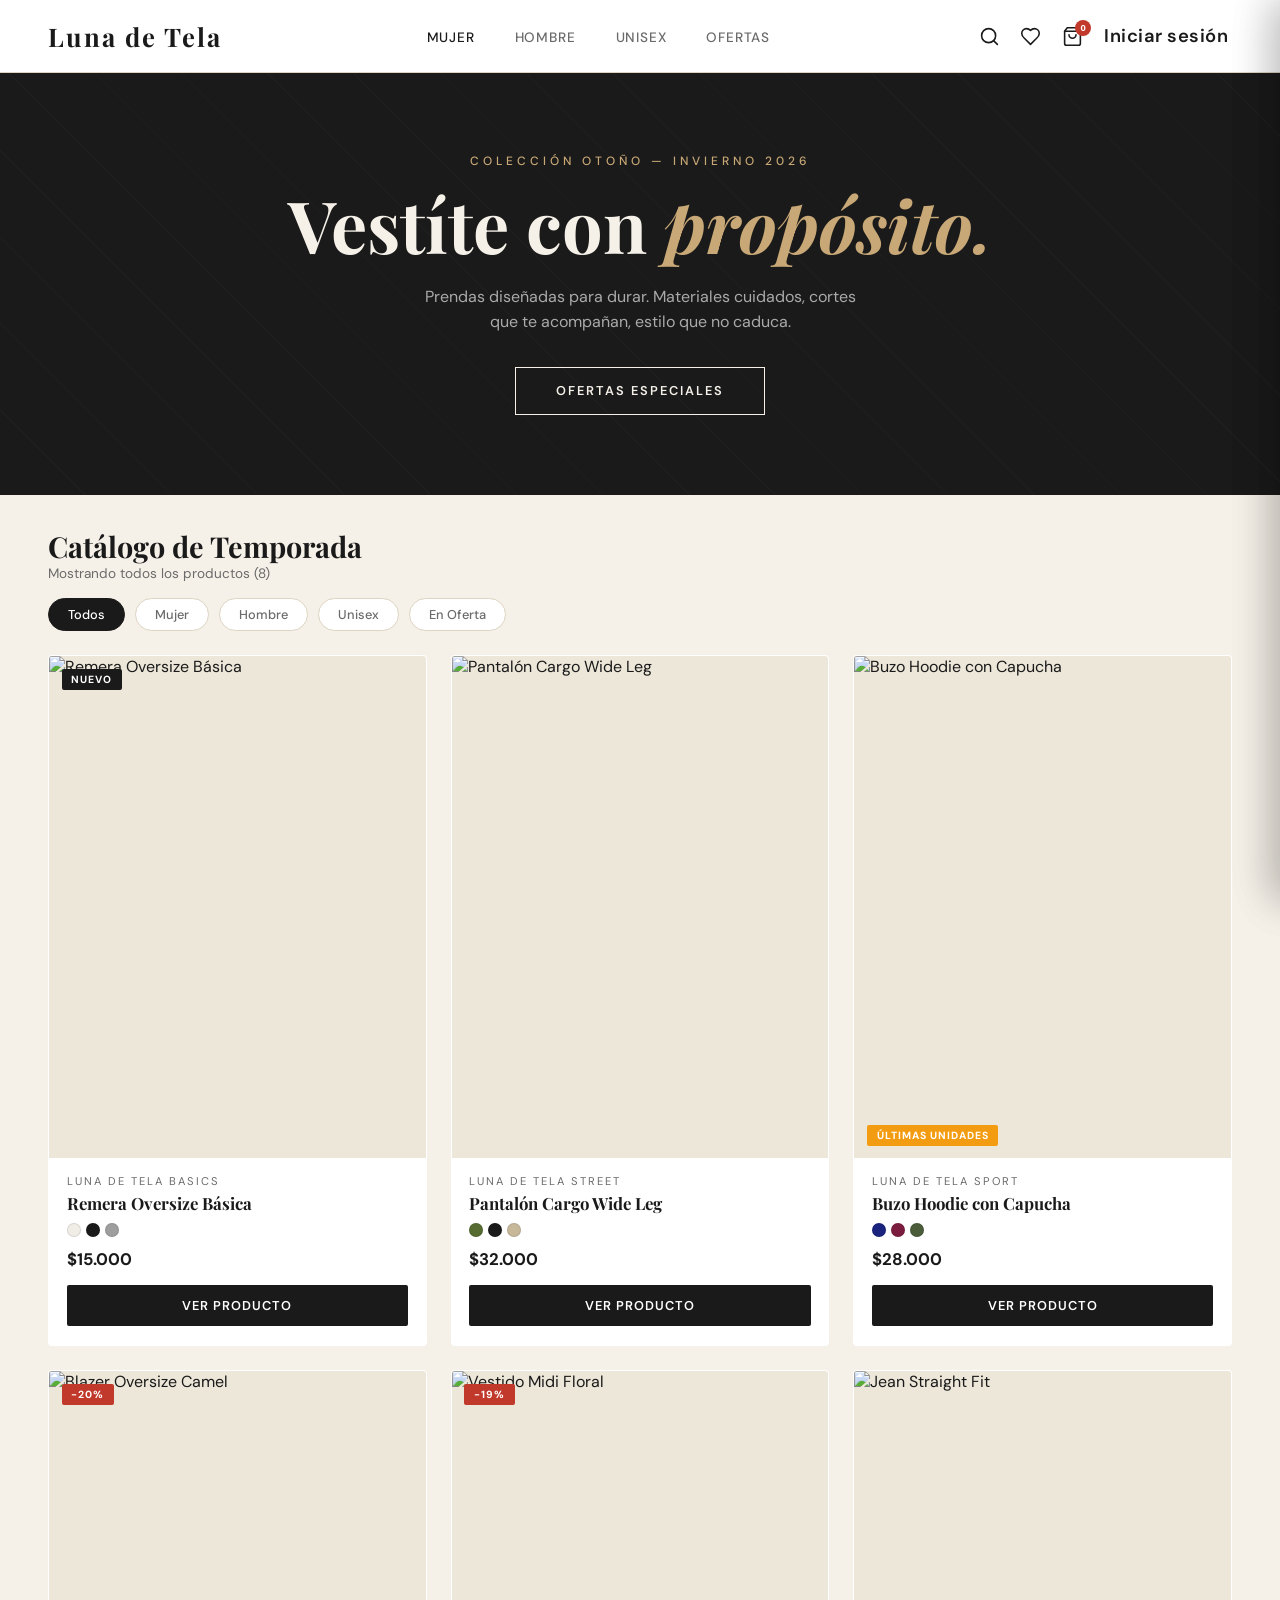
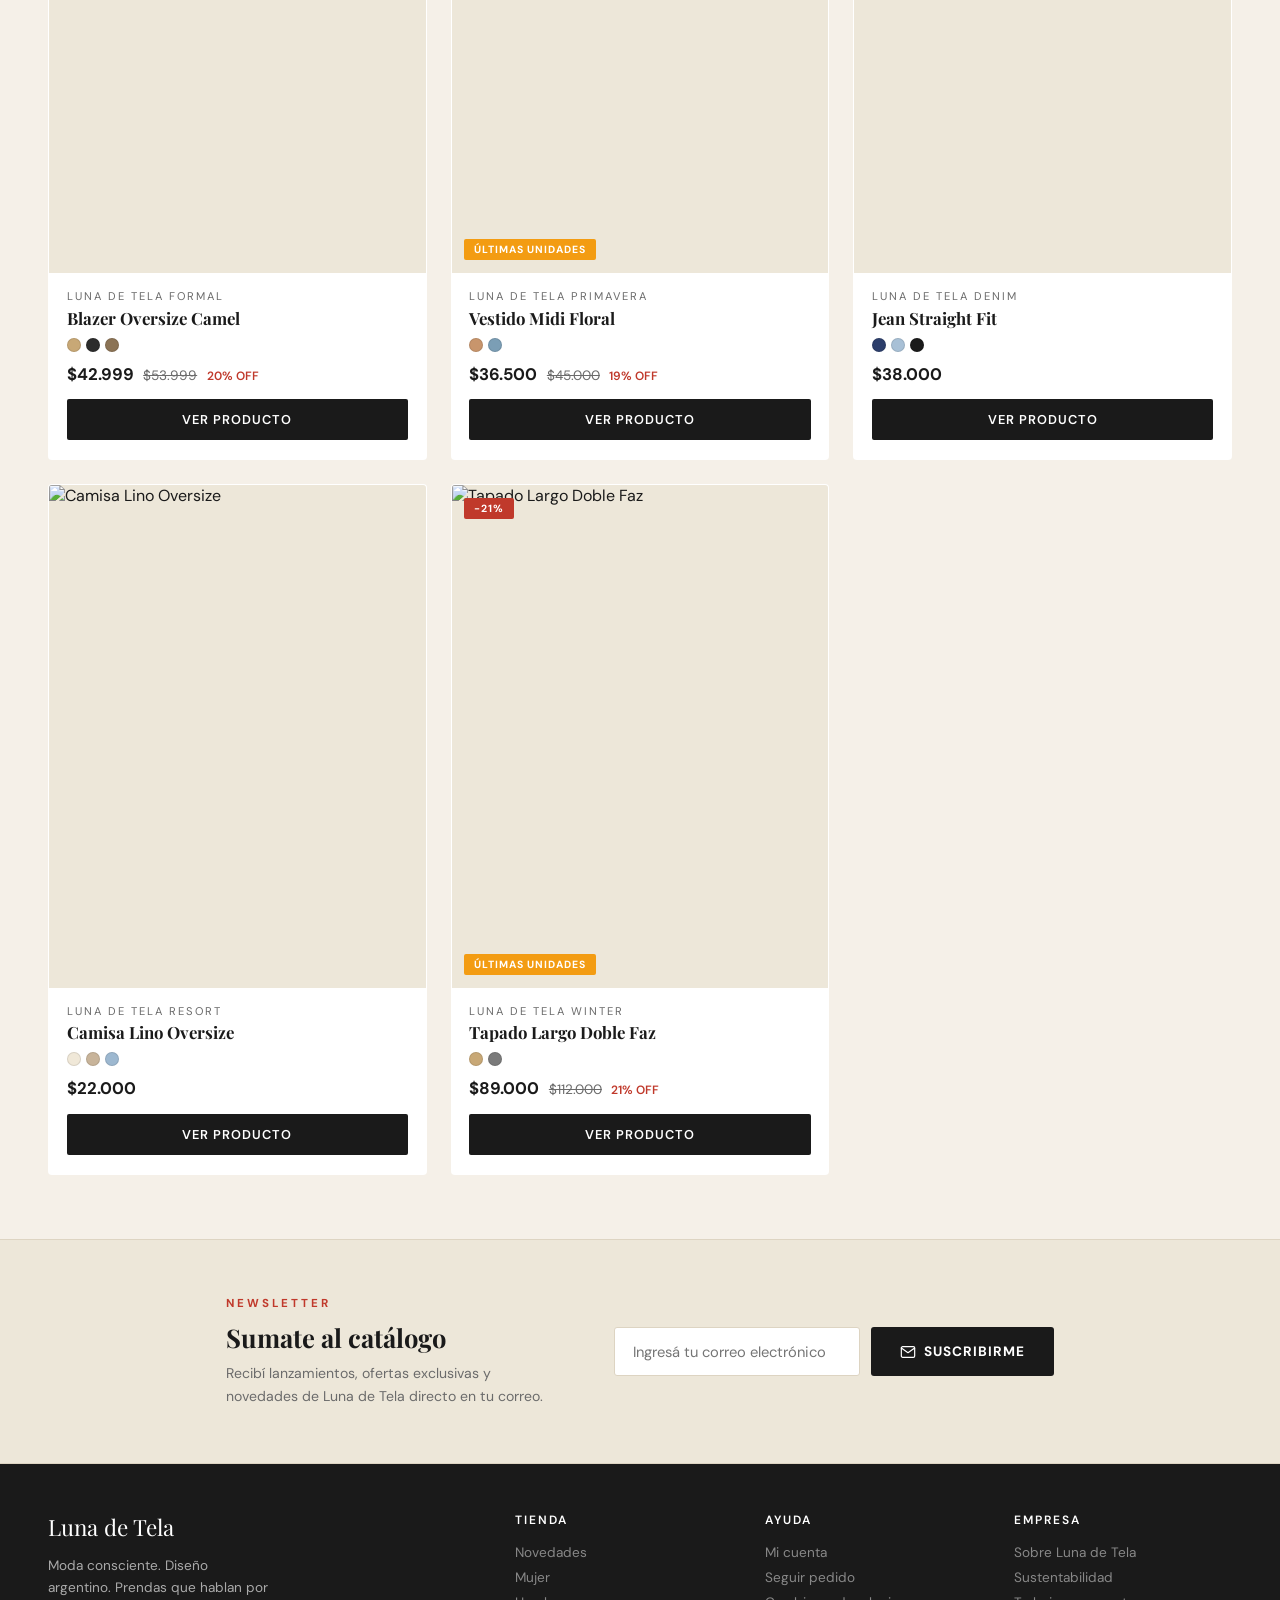
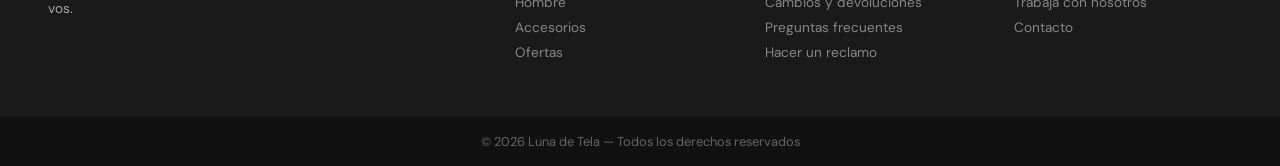
==== commit e88a0417: "update" ====
--- a/index.html
+++ b/index.html
@@ -72,8 +72,13 @@
       font-size: 1.15rem; color: var(--dark);
       position: relative; padding: 4px;
       transition: opacity 0.2s;
+      display: flex; align-items: center; justify-content: center;
     }
     .nav-icons button:hover { opacity: 0.6; }
+    .icon { width: 21px; height: 21px; stroke: currentColor; fill: none; stroke-width: 1.8; stroke-linecap: round; stroke-linejoin: round; flex-shrink: 0; vertical-align: middle; display: inline-block; }
+    .icon-sm { width: 16px; height: 16px; }
+    .icon-lg { width: 28px; height: 28px; }
+    .icon-fill { fill: currentColor; stroke: none; }
     #cart-badge {
       position: absolute;
       top: -2px; right: -4px;
@@ -86,6 +91,18 @@
       display: flex; align-items: center; justify-content: center;
       line-height: 1;
     }
+    #wish-badge {
+      position: absolute;
+      top: -2px; right: -4px;
+      background: var(--accent);
+      color: white;
+      font-size: 0.6rem;
+      font-weight: 700;
+      border-radius: 50%;
+      width: 16px; height: 16px;
+      display: none; align-items: center; justify-content: center;
+      line-height: 1;
+    }
 
     /* ===== BANNER ===== */
     .hero-banner {
@@ -100,6 +117,8 @@
       content: '';
       position: absolute;
       inset: 0;
+      pointer-events: none;
+      z-index: 0;
       background: repeating-linear-gradient(
         45deg,
         transparent,
@@ -107,6 +126,10 @@
         rgba(255,255,255,0.02) 60px,
         rgba(255,255,255,0.02) 61px
       );
+    }
+    .hero-tagline, .hero-title, .hero-sub, .hero-cta {
+      position: relative;
+      z-index: 1;
     }
     .hero-tagline {
       font-size: 0.75rem;
@@ -377,6 +400,13 @@
       transition: color 0.15s;
     }
     .drawer-item-remove:hover { color: var(--accent); }
+    .wish-item-add {
+      background: var(--dark); color: white; border: none;
+      font-size: 0.72rem; font-weight: 600; letter-spacing: 0.5px;
+      text-transform: uppercase; padding: 0.4rem 0.7rem; border-radius: 3px;
+      cursor: pointer; transition: background 0.15s; white-space: nowrap;
+    }
+    .wish-item-add:hover { background: #333; }
 
     .drawer-foot {
       padding: 1.2rem 1.6rem 1.8rem;
@@ -404,6 +434,54 @@
       color: var(--mid); cursor: pointer; border-radius: 3px; transition: all 0.15s;
     }
     .drawer-keep:hover { border-color: var(--dark); color: var(--dark); }
+    .drawer-clear {
+      width: 100%; margin-top: 0.5rem; padding: 0.6rem;
+      background: none; border: none;
+      font-family: 'DM Sans', sans-serif; font-size: 0.78rem; font-weight: 500;
+      color: var(--accent); cursor: pointer; transition: opacity 0.15s;
+      text-decoration: underline; text-decoration-color: transparent;
+    }
+    .drawer-clear:hover { text-decoration-color: var(--accent); }
+
+    /* ===== CONFIRM DIALOG (vaciar carrito) ===== */
+    .confirm-overlay {
+      position: fixed; inset: 0;
+      background: rgba(0,0,0,0.5);
+      z-index: 800;
+      display: none; align-items: center; justify-content: center;
+      padding: 1rem;
+    }
+    .confirm-overlay.open { display: flex; }
+    .confirm-box {
+      background: var(--white);
+      border-radius: 6px;
+      max-width: 360px;
+      width: 100%;
+      padding: 1.8rem;
+      text-align: center;
+      box-shadow: 0 20px 50px rgba(0,0,0,0.2);
+      animation: coSlideUp 0.25s ease;
+    }
+    .confirm-icon {
+      width: 52px; height: 52px;
+      background: #fdecea;
+      border-radius: 50%;
+      display: flex; align-items: center; justify-content: center;
+      margin: 0 auto 1rem;
+    }
+    .confirm-title { font-family: 'Playfair Display', serif; font-size: 1.15rem; font-weight: 700; color: var(--dark); margin-bottom: 0.5rem; }
+    .confirm-sub { font-size: 0.85rem; color: var(--mid); line-height: 1.5; margin-bottom: 1.5rem; }
+    .confirm-actions { display: flex; gap: 0.7rem; }
+    .confirm-actions button {
+      flex: 1; padding: 0.75rem;
+      border-radius: 3px; font-family: 'DM Sans', sans-serif;
+      font-size: 0.82rem; font-weight: 600; cursor: pointer;
+      transition: all 0.15s; letter-spacing: 0.5px;
+    }
+    .confirm-cancel { background: none; border: 1.5px solid var(--border); color: var(--mid); }
+    .confirm-cancel:hover { border-color: var(--dark); color: var(--dark); }
+    .confirm-accept { background: var(--accent); border: none; color: white; }
+    .confirm-accept:hover { background: var(--accent-hover); }
 
     /* ===== CHECKOUT PAYMENT MODAL ===== */
     .checkout-overlay {
@@ -548,6 +626,85 @@
       .cart-drawer { width: 100vw; }
     }
 
+    /* ===== SEARCH OVERLAY ===== */
+    .search-overlay {
+      position: fixed; inset: 0;
+      background: rgba(20,20,20,0.6);
+      backdrop-filter: blur(3px);
+      z-index: 750;
+      display: none;
+      align-items: flex-start;
+      justify-content: center;
+      padding: 8vh 1rem 2rem;
+    }
+    .search-overlay.open { display: flex; }
+    .search-box {
+      background: var(--white);
+      width: 100%; max-width: 600px;
+      border-radius: 6px;
+      box-shadow: 0 24px 64px rgba(0,0,0,0.25);
+      max-height: 80vh;
+      display: flex; flex-direction: column;
+      overflow: hidden;
+      animation: coSlideUp 0.25s ease;
+    }
+    .search-input-row {
+      display: flex; align-items: center; gap: 0.8rem;
+      padding: 1.1rem 1.4rem;
+      border-bottom: 1px solid var(--border);
+      flex-shrink: 0;
+    }
+    .search-input-row svg { color: var(--mid); flex-shrink: 0; }
+    .search-input {
+      flex: 1; border: none; outline: none;
+      font-family: 'DM Sans', sans-serif;
+      font-size: 1.05rem; color: var(--dark);
+      background: transparent;
+    }
+    .search-input::placeholder { color: #bbb; }
+    .search-close-btn {
+      background: var(--cream-dark); border: none; border-radius: 50%;
+      width: 30px; height: 30px; cursor: pointer; color: var(--mid);
+      display: flex; align-items: center; justify-content: center;
+      transition: background 0.15s, color 0.15s; flex-shrink: 0;
+    }
+    .search-close-btn:hover { background: var(--border); color: var(--dark); }
+    .search-results {
+      flex: 1; overflow-y: auto;
+      padding: 0.5rem 0;
+    }
+    .search-hint {
+      padding: 2.5rem 1.4rem; text-align: center;
+      color: var(--mid); font-size: 0.88rem; line-height: 1.6;
+    }
+    .search-hint svg { opacity: 0.3; margin-bottom: 0.8rem; }
+    .search-result-item {
+      display: flex; align-items: center; gap: 1rem;
+      padding: 0.8rem 1.4rem;
+      cursor: pointer;
+      transition: background 0.15s;
+    }
+    .search-result-item:hover { background: var(--cream); }
+    .search-result-img {
+      width: 50px; height: 62px; object-fit: cover;
+      border-radius: 3px; background: var(--cream-dark); flex-shrink: 0;
+    }
+    .search-result-info { flex: 1; min-width: 0; }
+    .search-result-brand { font-size: 0.68rem; color: var(--mid); text-transform: uppercase; letter-spacing: 1px; }
+    .search-result-name { font-size: 0.92rem; font-weight: 600; color: var(--dark); line-height: 1.3; }
+    .search-result-cat { font-size: 0.75rem; color: var(--mid); margin-top: 0.1rem; }
+    .search-result-price { font-size: 0.92rem; font-weight: 700; color: var(--dark); white-space: nowrap; }
+    .search-result-price-old { font-size: 0.75rem; color: var(--mid); text-decoration: line-through; display: block; text-align: right; }
+    .search-count {
+      padding: 0.7rem 1.4rem 0.4rem;
+      font-size: 0.7rem; letter-spacing: 1.5px; text-transform: uppercase;
+      color: var(--mid); font-weight: 700;
+    }
+    @media (max-width: 600px) {
+      .search-overlay { padding: 0; align-items: flex-start; }
+      .search-box { max-width: 100%; border-radius: 0; height: 100vh; max-height: 100vh; }
+    }
+
     /* ===== AUTH MODAL ===== */
     .auth-overlay {
       position: fixed;
@@ -983,6 +1140,80 @@
     }
     .toast.show { opacity: 1; transform: translateY(0); }
 
+    /* ===== NEWSLETTER ===== */
+    .newsletter-section {
+      background: var(--cream-dark);
+      border-top: 1px solid var(--border);
+      border-bottom: 1px solid var(--border);
+      padding: 3.5rem 3rem;
+      display: flex;
+      align-items: center;
+      justify-content: center;
+      gap: 3rem;
+    }
+    .newsletter-text { max-width: 340px; }
+    .newsletter-eyebrow {
+      font-size: 0.72rem; letter-spacing: 3px; text-transform: uppercase;
+      color: var(--accent); font-weight: 700; margin-bottom: 0.6rem;
+    }
+    .newsletter-title {
+      font-family: 'Playfair Display', serif;
+      font-size: 1.6rem; font-weight: 700; color: var(--dark);
+      margin-bottom: 0.6rem; line-height: 1.25;
+    }
+    .newsletter-sub { font-size: 0.88rem; color: var(--mid); line-height: 1.6; }
+    .newsletter-form {
+      display: flex; gap: 0.7rem;
+      flex: 1; max-width: 440px;
+    }
+    .newsletter-input {
+      flex: 1;
+      padding: 0.85rem 1.1rem;
+      border: 1.5px solid var(--border);
+      border-radius: 3px;
+      font-family: 'DM Sans', sans-serif;
+      font-size: 0.92rem;
+      background: var(--white);
+      color: var(--dark);
+      outline: none;
+      transition: border-color 0.2s;
+    }
+    .newsletter-input:focus { border-color: var(--dark); }
+    .newsletter-input.error { border-color: var(--accent); }
+    .newsletter-btn {
+      padding: 0.85rem 1.8rem;
+      background: var(--dark);
+      color: white;
+      border: none;
+      border-radius: 3px;
+      font-family: 'DM Sans', sans-serif;
+      font-size: 0.85rem;
+      font-weight: 700;
+      letter-spacing: 1px;
+      text-transform: uppercase;
+      cursor: pointer;
+      white-space: nowrap;
+      transition: background 0.2s;
+      display: flex;
+      align-items: center;
+      gap: 0.5rem;
+    }
+    .newsletter-btn:hover { background: #333; }
+    .newsletter-btn:disabled { background: #aaa; cursor: not-allowed; }
+    .newsletter-msg {
+      font-size: 0.8rem; margin-top: 0.6rem; display: none;
+      font-weight: 500;
+    }
+    .newsletter-msg.show { display: block; }
+    .newsletter-msg.ok { color: var(--success); }
+    .newsletter-msg.err { color: var(--accent); }
+    .newsletter-msg.loading { color: var(--mid); }
+    @media (max-width: 860px) {
+      .newsletter-section { flex-direction: column; padding: 2.5rem 1.5rem; gap: 1.5rem; text-align: center; }
+      .newsletter-text { max-width: 100%; }
+      .newsletter-form { width: 100%; max-width: 100%; flex-direction: column; }
+    }
+
     /* ===== FOOTER ===== */
     footer {
       background: var(--dark);
@@ -1016,9 +1247,256 @@
       .filter-bar { padding: 0 1rem 1rem; }
       footer { grid-template-columns: 1fr; padding: 2rem 1.5rem; }
     }
+
+    /* ===== MÓDULO QUEJAS ===== */
+    .queja-overlay {
+      position: fixed; inset: 0;
+      background: rgba(20,20,20,0.55);
+      backdrop-filter: blur(3px);
+      z-index: 800;
+      display: none; align-items: center; justify-content: center; padding: 1rem;
+    }
+    .queja-overlay.open { display: flex; }
+    .queja-modal {
+      background: var(--white); border-radius: 6px;
+      width: 100%; max-width: 540px; max-height: 92vh;
+      overflow-y: auto; box-shadow: 0 24px 64px rgba(0,0,0,0.22);
+      animation: coSlideUp 0.3s ease;
+    }
+    .queja-header {
+      padding: 1.5rem 2rem 1.2rem;
+      border-bottom: 1px solid var(--border);
+      display: flex; align-items: flex-start; justify-content: space-between;
+      position: sticky; top: 0; background: var(--white); z-index: 2;
+    }
+    .queja-header-left { display: flex; flex-direction: column; gap: 0.2rem; }
+    .queja-eyebrow { font-size: 0.68rem; letter-spacing: 3px; text-transform: uppercase; color: var(--accent); font-weight: 600; }
+    .queja-title { font-family: 'Playfair Display', serif; font-size: 1.35rem; font-weight: 700; color: var(--dark); }
+    .queja-body { padding: 1.6rem 2rem; display: flex; flex-direction: column; gap: 1.2rem; }
+    .queja-field { display: flex; flex-direction: column; gap: 0.4rem; }
+    .queja-field label {
+      font-size: 0.72rem; font-weight: 700; text-transform: uppercase;
+      letter-spacing: 1px; color: var(--mid);
+    }
+    .queja-field input,
+    .queja-field select,
+    .queja-field textarea {
+      border: 1.5px solid var(--border); border-radius: 4px;
+      padding: 0.65rem 0.9rem; font-family: 'DM Sans', sans-serif;
+      font-size: 0.9rem; color: var(--dark); background: white; width: 100%;
+      transition: border-color 0.15s; resize: vertical;
+    }
+    .queja-field input:focus,
+    .queja-field select:focus,
+    .queja-field textarea:focus { outline: none; border-color: var(--dark); }
+    .queja-field input.error,
+    .queja-field select.error,
+    .queja-field textarea.error { border-color: var(--accent); }
+    .queja-field-err { font-size: 0.75rem; color: var(--accent); display: none; font-weight: 500; }
+    .queja-field-err.show { display: block; }
+    .queja-row { display: flex; gap: 0.8rem; }
+    .queja-row .queja-field { flex: 1; }
+    .queja-prioridad-group { display: flex; gap: 0.6rem; flex-wrap: wrap; }
+    .queja-prioridad-btn {
+      padding: 0.45rem 1.1rem;
+      border: 1.5px solid var(--border);
+      border-radius: 2rem; background: white;
+      font-family: 'DM Sans', sans-serif; font-size: 0.8rem; font-weight: 600;
+      cursor: pointer; transition: all 0.15s; color: var(--mid);
+    }
+    .queja-prioridad-btn.baja.active  { background: #eaf7ef; border-color: var(--success); color: var(--success); }
+    .queja-prioridad-btn.media.active { background: #fff8e6; border-color: var(--warning); color: var(--warning); }
+    .queja-prioridad-btn.alta.active  { background: #fdecea; border-color: var(--accent); color: var(--accent); }
+    .queja-footer {
+      padding: 1.2rem 2rem 1.6rem;
+      border-top: 1px solid var(--border);
+      display: flex; gap: 0.8rem; align-items: center;
+    }
+    .queja-btn-submit {
+      flex: 1; padding: 0.85rem;
+      background: var(--dark); color: white; border: none;
+      border-radius: 3px; font-family: 'DM Sans', sans-serif;
+      font-size: 0.88rem; font-weight: 700; letter-spacing: 1px;
+      text-transform: uppercase; cursor: pointer; transition: background 0.2s;
+    }
+    .queja-btn-submit:hover { background: #333; }
+    .queja-btn-cancel {
+      padding: 0.85rem 1.4rem;
+      background: none; border: 1.5px solid var(--border);
+      border-radius: 3px; font-family: 'DM Sans', sans-serif;
+      font-size: 0.88rem; font-weight: 600; color: var(--mid);
+      cursor: pointer; transition: all 0.15s;
+    }
+    .queja-btn-cancel:hover { border-color: var(--dark); color: var(--dark); }
+    .queja-success {
+      text-align: center; padding: 3rem 2rem;
+      display: none; flex-direction: column; align-items: center; gap: 1rem;
+    }
+    .queja-success.show { display: flex; }
+    .queja-success-icon {
+      width: 60px; height: 60px;
+      background: #eaf7ef; border-radius: 50%;
+      display: flex; align-items: center; justify-content: center;
+    }
+    .queja-success-title { font-family: 'Playfair Display', serif; font-size: 1.3rem; font-weight: 700; }
+    .queja-success-sub { font-size: 0.88rem; color: var(--mid); line-height: 1.6; max-width: 360px; }
+    .queja-num { font-size: 0.82rem; font-weight: 700; color: var(--dark); background: var(--cream); padding: 0.5rem 1rem; border-radius: 3px; }
+    .queja-btn-close-ok {
+      padding: 0.8rem 2rem; background: var(--dark); color: white;
+      border: none; border-radius: 3px; font-family: 'DM Sans', sans-serif;
+      font-size: 0.85rem; font-weight: 700; cursor: pointer; margin-top: 0.5rem;
+    }
+
+    /* ===== PANEL DE AUDITORÍA ===== */
+    .audit-overlay {
+      position: fixed; inset: 0;
+      background: rgba(20,20,20,0.6);
+      backdrop-filter: blur(3px);
+      z-index: 900;
+      display: none; align-items: flex-start; justify-content: center;
+      padding: 2rem 1rem; overflow-y: auto;
+    }
+    .audit-overlay.open { display: flex; }
+    .audit-panel {
+      background: var(--cream); border-radius: 8px;
+      width: 100%; max-width: 820px;
+      box-shadow: 0 24px 64px rgba(0,0,0,0.3);
+      animation: coSlideUp 0.3s ease; margin: auto;
+    }
+    .audit-header {
+      background: var(--dark); color: white;
+      padding: 1.4rem 2rem;
+      border-radius: 8px 8px 0 0;
+      display: flex; align-items: center; justify-content: space-between;
+    }
+    .audit-header-left { display: flex; flex-direction: column; gap: 0.2rem; }
+    .audit-eyebrow { font-size: 0.65rem; letter-spacing: 3px; text-transform: uppercase; color: #aaa; font-weight: 600; }
+    .audit-title-text { font-family: 'Playfair Display', serif; font-size: 1.3rem; font-weight: 700; }
+    .audit-close {
+      width: 36px; height: 36px; background: rgba(255,255,255,0.1);
+      border: none; border-radius: 50%; cursor: pointer;
+      font-size: 1.2rem; color: white;
+      display: flex; align-items: center; justify-content: center;
+      transition: background 0.2s;
+    }
+    .audit-close:hover { background: rgba(255,255,255,0.2); }
+    .audit-stats {
+      display: grid; grid-template-columns: repeat(4, 1fr); gap: 1rem;
+      padding: 1.5rem 2rem 0;
+    }
+    .audit-stat {
+      background: white; border-radius: 5px;
+      padding: 1rem 1.2rem;
+      border: 1px solid var(--border);
+      display: flex; flex-direction: column; gap: 0.3rem;
+    }
+    .audit-stat-num { font-size: 1.6rem; font-weight: 700; font-family: 'Playfair Display', serif; color: var(--dark); }
+    .audit-stat-label { font-size: 0.72rem; text-transform: uppercase; letter-spacing: 1px; color: var(--mid); font-weight: 600; }
+    .audit-stat-num.accent { color: var(--accent); }
+    .audit-stat-num.warning { color: var(--warning); }
+    .audit-stat-num.success { color: var(--success); }
+    .audit-toolbar {
+      display: flex; gap: 0.7rem; align-items: center;
+      padding: 1.2rem 2rem 0.8rem; flex-wrap: wrap;
+    }
+    .audit-filter-btn {
+      padding: 0.4rem 1rem; border: 1.5px solid var(--border);
+      background: white; border-radius: 2rem;
+      font-family: 'DM Sans', sans-serif; font-size: 0.78rem; font-weight: 600;
+      cursor: pointer; transition: all 0.15s; color: var(--mid);
+    }
+    .audit-filter-btn:hover, .audit-filter-btn.active {
+      background: var(--dark); border-color: var(--dark); color: white;
+    }
+    .audit-list {
+      display: flex; flex-direction: column; gap: 0.8rem;
+      padding: 0 2rem 2rem;
+      max-height: 50vh; overflow-y: auto;
+    }
+    .audit-empty {
+      text-align: center; padding: 3rem; color: var(--mid);
+      font-size: 0.9rem;
+    }
+    .audit-card {
+      background: white; border-radius: 5px;
+      border: 1px solid var(--border);
+      padding: 1rem 1.2rem;
+      display: flex; flex-direction: column; gap: 0.5rem;
+      transition: box-shadow 0.15s;
+    }
+    .audit-card:hover { box-shadow: 0 4px 16px rgba(0,0,0,0.08); }
+    .audit-card-top { display: flex; align-items: flex-start; justify-content: space-between; gap: 1rem; }
+    .audit-card-id { font-size: 0.7rem; font-weight: 700; letter-spacing: 1.5px; color: var(--mid); text-transform: uppercase; }
+    .audit-card-titulo { font-size: 0.95rem; font-weight: 700; color: var(--dark); line-height: 1.3; }
+    .audit-card-desc { font-size: 0.83rem; color: var(--mid); line-height: 1.5; }
+    .audit-card-meta { display: flex; gap: 0.6rem; flex-wrap: wrap; align-items: center; margin-top: 0.3rem; }
+    .audit-badge {
+      font-size: 0.68rem; font-weight: 700; letter-spacing: 0.8px;
+      text-transform: uppercase; padding: 0.2rem 0.6rem; border-radius: 2px;
+    }
+    .badge-baja   { background: #eaf7ef; color: var(--success); }
+    .badge-media  { background: #fff8e6; color: var(--warning); }
+    .badge-alta   { background: #fdecea; color: var(--accent); }
+    .badge-tipo   { background: var(--cream-dark); color: var(--mid); }
+    .audit-card-date { font-size: 0.72rem; color: #bbb; margin-left: auto; }
+    .audit-card-actions { display: flex; gap: 0.5rem; margin-top: 0.4rem; }
+    .audit-action-btn {
+      font-size: 0.72rem; font-weight: 600; padding: 0.3rem 0.8rem;
+      border-radius: 3px; cursor: pointer; font-family: 'DM Sans', sans-serif;
+      transition: all 0.15s; border: 1.5px solid var(--border);
+      background: none; color: var(--mid);
+    }
+    .audit-action-btn:hover { border-color: var(--dark); color: var(--dark); }
+    .audit-action-btn.resolve { border-color: var(--success); color: var(--success); background: #eaf7ef; }
+    .audit-action-btn.resolve:hover { background: var(--success); color: white; }
+    .audit-notif-banner {
+      margin: 0 2rem 0.5rem;
+      background: #fff8e6;
+      border: 1px solid var(--warning);
+      border-radius: 4px;
+      padding: 0.7rem 1rem;
+      font-size: 0.82rem; color: #856404;
+      display: none; align-items: center; gap: 0.6rem;
+    }
+    .audit-notif-banner.show { display: flex; }
   </style>
 </head>
 <body>
+
+<!-- ===== SVG ICON SPRITE (Lucide icons, line-style) ===== -->
+<svg width="0" height="0" style="position:absolute" aria-hidden="true">
+  <defs>
+    <symbol id="icon-truck" viewBox="0 0 24 24"><path d="M14 18V6a1 1 0 0 0-1-1H4a1 1 0 0 0-1 1v11a1 1 0 0 0 1 1h1"/><path d="M14 9h4l3 3v5a1 1 0 0 1-1 1h-1"/><circle cx="6.5" cy="18.5" r="2.5"/><circle cx="17.5" cy="18.5" r="2.5"/></symbol>
+    <symbol id="icon-rotate" viewBox="0 0 24 24"><path d="M3 12a9 9 0 1 0 2.64-6.36L3 8"/><path d="M3 3v5h5"/></symbol>
+    <symbol id="icon-trash" viewBox="0 0 24 24"><path d="M3 6h18"/><path d="M19 6l-1 14a2 2 0 0 1-2 2H8a2 2 0 0 1-2-2L5 6"/><path d="M10 11v6"/><path d="M14 11v6"/><path d="M9 6V4a1 1 0 0 1 1-1h4a1 1 0 0 1 1 1v2"/></symbol>
+    <symbol id="icon-mail" viewBox="0 0 24 24"><rect x="2" y="4" width="20" height="16" rx="2"/><path d="m22 6-10 7L2 6"/></symbol>
+    <symbol id="icon-search" viewBox="0 0 24 24"><circle cx="11" cy="11" r="8"/><path d="m21 21-4.35-4.35"/></symbol>
+    <symbol id="icon-heart" viewBox="0 0 24 24"><path d="M19 14c1.49-1.46 3-3.21 3-5.5A5.5 5.5 0 0 0 16.5 3c-1.76 0-3 .5-4.5 2-1.5-1.5-2.74-2-4.5-2A5.5 5.5 0 0 0 2 8.5c0 2.3 1.5 4.05 3 5.5l7 7Z"/></symbol>
+    <symbol id="icon-heart-fill" viewBox="0 0 24 24"><path d="M19 14c1.49-1.46 3-3.21 3-5.5A5.5 5.5 0 0 0 16.5 3c-1.76 0-3 .5-4.5 2-1.5-1.5-2.74-2-4.5-2A5.5 5.5 0 0 0 2 8.5c0 2.3 1.5 4.05 3 5.5l7 7Z" fill="currentColor"/></symbol>
+    <symbol id="icon-bag" viewBox="0 0 24 24"><path d="M6 2 3 6v14a2 2 0 0 0 2 2h14a2 2 0 0 0 2-2V6l-3-4Z"/><path d="M3 6h18"/><path d="M16 10a4 4 0 0 1-8 0"/></symbol>
+    <symbol id="icon-user" viewBox="0 0 24 24"><circle cx="12" cy="8" r="4"/><path d="M4 21c0-4 4-6 8-6s8 2 8 6"/></symbol>
+    <symbol id="icon-x" viewBox="0 0 24 24"><path d="M18 6 6 18"/><path d="M6 6l12 12"/></symbol>
+    <symbol id="icon-check" viewBox="0 0 24 24"><path d="M20 6 9 17l-5-5"/></symbol>
+    <symbol id="icon-check-circle" viewBox="0 0 24 24"><circle cx="12" cy="12" r="10"/><path d="m9 12 2 2 4-4"/></symbol>
+    <symbol id="icon-chevron-down" viewBox="0 0 24 24"><path d="m6 9 6 6 6-6"/></symbol>
+    <symbol id="icon-chevron-up" viewBox="0 0 24 24"><path d="m18 15-6-6-6 6"/></symbol>
+    <symbol id="icon-lock" viewBox="0 0 24 24"><rect x="3" y="11" width="18" height="11" rx="2"/><path d="M7 11V7a5 5 0 0 1 10 0v4"/></symbol>
+    <symbol id="icon-alert" viewBox="0 0 24 24"><path d="m21.73 18-8-14a2 2 0 0 0-3.46 0l-8 14A2 2 0 0 0 4 21h16a2 2 0 0 0 1.73-3Z"/><path d="M12 9v4"/><path d="M12 17h.01"/></symbol>
+    <symbol id="icon-credit-card" viewBox="0 0 24 24"><rect x="2" y="5" width="20" height="14" rx="2"/><path d="M2 10h20"/></symbol>
+    <symbol id="icon-smartphone" viewBox="0 0 24 24"><rect x="6" y="2" width="12" height="20" rx="2"/><path d="M11 18h2"/></symbol>
+    <symbol id="icon-bank" viewBox="0 0 24 24"><path d="M3 21h18"/><path d="M3 10h18"/><path d="M5 6 12 3l7 3"/><path d="M4 10v11"/><path d="M20 10v11"/><path d="M8 14v3"/><path d="M12 14v3"/><path d="M16 14v3"/></symbol>
+    <symbol id="icon-cash" viewBox="0 0 24 24"><rect x="2" y="6" width="20" height="12" rx="2"/><circle cx="12" cy="12" r="3"/><path d="M6 10v.01"/><path d="M18 14v.01"/></symbol>
+    <symbol id="icon-qrcode" viewBox="0 0 24 24"><rect x="3" y="3" width="7" height="7"/><rect x="14" y="3" width="7" height="7"/><rect x="3" y="14" width="7" height="7"/><path d="M14 14h3v3h-3z"/><path d="M18 18h3v3h-3z"/><path d="M14 21h3"/><path d="M21 14h0"/></symbol>
+    <symbol id="icon-loader" viewBox="0 0 24 24"><path d="M21 12a9 9 0 1 1-6.219-8.56"/></symbol>
+    <symbol id="icon-party" viewBox="0 0 24 24"><path d="M5.8 11.3 2 22l10.7-3.79"/><path d="M4 3h.01"/><path d="M22 8h.01"/><path d="M15 2h.01"/><path d="M22 20h.01"/><path d="m22 2-2.24.75a2.9 2.9 0 0 0-1.96 3.12c.1.86-.57 1.63-1.45 1.63h-.38c-.86 0-1.6.6-1.76 1.44L14 10"/><path d="m22 13-1.25-.5a2.9 2.9 0 0 0-3.12 1.96c-.31.81-1.18 1.27-2.03.97L14 15"/></symbol>
+    <symbol id="icon-flag" viewBox="0 0 24 24"><path d="M4 15s1-1 4-1 5 2 8 2 4-1 4-1V3s-1 1-4 1-5-2-8-2-4 1-4 1z"/><line x1="4" y1="22" x2="4" y2="15"/></symbol>
+    <symbol id="icon-clipboard" viewBox="0 0 24 24"><rect x="8" y="2" width="8" height="4" rx="1" ry="1"/><path d="M16 4h2a2 2 0 0 1 2 2v14a2 2 0 0 1-2 2H6a2 2 0 0 1-2-2V6a2 2 0 0 1 2-2h2"/><line x1="12" y1="11" x2="12" y2="17"/><line x1="9" y1="14" x2="15" y2="14"/></symbol>
+    <symbol id="icon-bell" viewBox="0 0 24 24"><path d="M18 8A6 6 0 0 0 6 8c0 7-3 9-3 9h18s-3-2-3-9"/><path d="M13.73 21a2 2 0 0 1-3.46 0"/></symbol>
+    <symbol id="icon-filter" viewBox="0 0 24 24"><polygon points="22 3 2 3 10 12.46 10 19 14 21 14 12.46 22 3"/></symbol>
+    <symbol id="icon-eye" viewBox="0 0 24 24"><path d="M1 12s4-8 11-8 11 8 11 8-4 8-11 8-11-8-11-8z"/><circle cx="12" cy="12" r="3"/></symbol>
+  </defs>
+</svg>
+
 
 <nav>
   <a class="nav-logo" onclick="showCatalog()">Luna de Tela</a>
@@ -1029,18 +1507,23 @@
     <li><a onclick="filterCat('Ofertas')" id="link-ofertas">Ofertas</a></li>
   </ul>
   <div class="nav-icons">
-    <button title="Buscar">🔍</button>
-    <button title="Favoritos">♡</button>
+    <button title="Buscar" onclick="openSearch()"><svg class="icon"><use href="#icon-search"/></svg></button>
+    <button title="Favoritos" style="position:relative" onclick="openWishDrawer()">
+      <svg class="icon"><use href="#icon-heart"/></svg>
+      <span id="wish-badge">0</span>
+    </button>
     <button title="Carrito" style="position:relative;" onclick="openCartDrawer()">
-      🛍
+      <svg class="icon"><use href="#icon-bag"/></svg>
       <span id="cart-badge">0</span>
     </button>
     <div class="user-dropdown" id="user-dropdown">
       <button class="nav-user-btn" id="nav-auth-btn" onclick="handleAuthNavClick()">Iniciar sesión</button>
       <div class="user-dropdown-menu" id="user-dropdown-menu">
         <div class="user-dropdown-name" id="user-dropdown-name">—</div>
-        <span class="user-dropdown-item" onclick="showToast('👤 Mi cuenta — próximamente'); closeUserDropdown()">👤 Mi cuenta</span>
-        <span class="user-dropdown-item" onclick="showToast('📦 Mis pedidos — próximamente'); closeUserDropdown()">📦 Mis pedidos</span>
+        <span class="user-dropdown-item" onclick="showToast('Mi cuenta — próximamente'); closeUserDropdown()"><svg class="icon icon-sm" style="margin-right:6px;vertical-align:-3px"><use href="#icon-user"/></svg> Mi cuenta</span>
+        <span class="user-dropdown-item" onclick="showToast('Mis pedidos — próximamente'); closeUserDropdown()"><svg class="icon icon-sm" style="margin-right:6px;vertical-align:-3px"><use href="#icon-bag"/></svg> Mis pedidos</span>
+        <span class="user-dropdown-item" onclick="openQuejaModal(); closeUserDropdown()"><svg class="icon icon-sm" style="margin-right:6px;vertical-align:-3px"><use href="#icon-flag"/></svg> Hacer un reclamo</span>
+        <span class="user-dropdown-item" onclick="openAuditPanel(); closeUserDropdown()"><svg class="icon icon-sm" style="margin-right:6px;vertical-align:-3px"><use href="#icon-eye"/></svg> Panel de auditoría</span>
         <span class="user-dropdown-item logout" onclick="logout()">Cerrar sesión</span>
       </div>
     </div>
@@ -1054,7 +1537,7 @@
     <p class="hero-tagline">Colección Otoño — Invierno 2026</p>
     <h1 class="hero-title">Vestíte con <em>propósito.</em></h1>
     <p class="hero-sub">Prendas diseñadas para durar. Materiales cuidados, cortes que te acompañan, estilo que no caduca.</p>
-    <button class="hero-cta" onclick="document.getElementById('catalog-grid').scrollIntoView({behavior:'smooth'})">Ver Colección</button>
+    <button class="hero-cta" onclick="openDetail(8)">Ofertas Especiales</button>
   </div>
 
   <div id="catalog-grid">
@@ -1141,18 +1624,41 @@
       </div>
 
       <div class="delivery-info">
-        <div class="delivery-row"><span class="delivery-icon">🚚</span> <span><strong>Envío gratis</strong> a todo el país en compras +$30.000</span></div>
-        <div class="delivery-row"><span class="delivery-icon">↩️</span> <span><strong>Devolución gratuita</strong> dentro de los 30 días</span></div>
-        <div class="delivery-row"><span class="delivery-icon">🔒</span> <span><strong>Pago seguro</strong> — Mercado Pago & tarjetas</span></div>
+        <div class="delivery-row"><span class="delivery-icon"><svg class="icon icon-sm"><use href="#icon-truck"/></svg></span> <span><strong>Envío gratis</strong> a todo el país en compras +$30.000</span></div>
+        <div class="delivery-row"><span class="delivery-icon"><svg class="icon icon-sm"><use href="#icon-rotate"/></svg></span> <span><strong>Devolución gratuita</strong> dentro de los 30 días</span></div>
+        <div class="delivery-row"><span class="delivery-icon"><svg class="icon icon-sm"><use href="#icon-lock"/></svg></span> <span><strong>Pago seguro</strong> — Mercado Pago & tarjetas</span></div>
       </div>
 
       <div class="cta-group">
-        <button class="btn-add" onclick="addToCart()">🛍 Agregar al carrito</button>
-        <button class="btn-wish-detail" id="wish-btn-detail" title="Favoritos" onclick="toggleWishDetail()">♡</button>
+        <button class="btn-add" onclick="addToCart()"><svg class="icon icon-sm" style="margin-right:7px;vertical-align:-3px"><use href="#icon-bag"/></svg>Agregar al carrito</button>
+        <button class="btn-wish-detail" id="wish-btn-detail" title="Favoritos" onclick="toggleWishDetail()"><svg class="icon"><use href="#icon-heart"/></svg></button>
       </div>
     </div>
   </div>
 </div>
+
+<section class="newsletter-section">
+  <div class="newsletter-text">
+    <p class="newsletter-eyebrow">Newsletter</p>
+    <p class="newsletter-title">Sumate al catálogo</p>
+    <p class="newsletter-sub">Recibí lanzamientos, ofertas exclusivas y novedades de Luna de Tela directo en tu correo.</p>
+  </div>
+  <div style="flex:1;max-width:440px">
+    <form class="newsletter-form" id="formSuscripcion" onsubmit="suscribirEmail(event)">
+      <input
+        type="email"
+        id="emailSuscripcion"
+        class="newsletter-input"
+        placeholder="Ingresá tu correo electrónico"
+        required
+      />
+      <button type="submit" class="newsletter-btn" id="btnSuscribir">
+        <svg class="icon icon-sm"><use href="#icon-mail"/></svg> Suscribirme
+      </button>
+    </form>
+    <p id="mensajeFeedback" class="newsletter-msg"></p>
+  </div>
+</section>
 
 <footer>
   <div>
@@ -1173,6 +1679,7 @@
     <a>Seguir pedido</a>
     <a>Cambios y devoluciones</a>
     <a>Preguntas frecuentes</a>
+    <a onclick="openQuejaModal()">Hacer un reclamo</a>
   </div>
   <div class="footer-col">
     <h4>Empresa</h4>
@@ -1186,16 +1693,152 @@
 
 <div class="toast" id="toast"></div>
 
+<!-- ===== MODAL FORMULARIO DE QUEJA ===== -->
+<div class="queja-overlay" id="queja-overlay" onclick="handleQuejaOverlayClick(event)">
+  <div class="queja-modal" id="queja-modal">
+
+    <!-- Formulario -->
+    <div id="queja-form-screen">
+      <div class="queja-header">
+        <div class="queja-header-left">
+          <span class="queja-eyebrow">Calidad de Servicio</span>
+          <span class="queja-title">Formulario de Reclamo</span>
+        </div>
+        <button class="co-close" onclick="closeQuejaModal()">
+          <svg class="icon"><use href="#icon-x"/></svg>
+        </button>
+      </div>
+
+      <div class="queja-body">
+        <div class="queja-row">
+          <div class="queja-field">
+            <label>Nombre completo *</label>
+            <input type="text" id="q-nombre" placeholder="Tu nombre"/>
+            <span class="queja-field-err" id="q-nombre-err">Ingresá tu nombre.</span>
+          </div>
+          <div class="queja-field">
+            <label>Email de contacto *</label>
+            <input type="email" id="q-email" placeholder="hola@ejemplo.com"/>
+            <span class="queja-field-err" id="q-email-err">Ingresá un email válido.</span>
+          </div>
+        </div>
+
+        <div class="queja-row">
+          <div class="queja-field">
+            <label>Número de pedido</label>
+            <input type="text" id="q-pedido" placeholder="#LDT-000000 (opcional)"/>
+          </div>
+          <div class="queja-field">
+            <label>Tipo de incidencia *</label>
+            <select id="q-tipo">
+              <option value="">— Seleccioná —</option>
+              <option value="Entrega">Entrega / Envío</option>
+              <option value="Producto">Producto defectuoso</option>
+              <option value="Pago">Problema de pago</option>
+              <option value="Atención">Atención al cliente</option>
+              <option value="Devolución">Cambio / Devolución</option>
+              <option value="Otro">Otro</option>
+            </select>
+            <span class="queja-field-err" id="q-tipo-err">Seleccioná el tipo de incidencia.</span>
+          </div>
+        </div>
+
+        <div class="queja-field">
+          <label>Prioridad percibida *</label>
+          <div class="queja-prioridad-group" id="q-prioridad-group">
+            <button class="queja-prioridad-btn baja"  onclick="selectPrioridad('Baja')" id="qp-baja">🟢 Baja</button>
+            <button class="queja-prioridad-btn media" onclick="selectPrioridad('Media')" id="qp-media">🟡 Media</button>
+            <button class="queja-prioridad-btn alta"  onclick="selectPrioridad('Alta')" id="qp-alta">🔴 Alta</button>
+          </div>
+          <span class="queja-field-err" id="q-prioridad-err">Seleccioná la prioridad.</span>
+        </div>
+
+        <div class="queja-field">
+          <label>Asunto *</label>
+          <input type="text" id="q-asunto" placeholder="Resumí brevemente el problema"/>
+          <span class="queja-field-err" id="q-asunto-err">Ingresá un asunto.</span>
+        </div>
+
+        <div class="queja-field">
+          <label>Descripción detallada *</label>
+          <textarea id="q-descripcion" rows="4" placeholder="Explicá con detalle qué ocurrió, cuándo y qué resultado esperabas..."></textarea>
+          <span class="queja-field-err" id="q-desc-err">Ingresá la descripción del problema.</span>
+        </div>
+      </div>
+
+      <div class="queja-footer">
+        <button class="queja-btn-cancel" onclick="closeQuejaModal()">Cancelar</button>
+        <button class="queja-btn-submit" onclick="enviarQueja()">
+          <svg class="icon icon-sm" style="margin-right:6px;vertical-align:-3px"><use href="#icon-clipboard"/></svg>
+          Enviar reclamo
+        </button>
+      </div>
+    </div>
+
+    <!-- Pantalla de éxito -->
+    <div class="queja-success" id="queja-success-screen">
+      <div class="queja-success-icon">
+        <svg class="icon icon-lg" style="stroke:var(--success)"><use href="#icon-check-circle"/></svg>
+      </div>
+      <p class="queja-success-title">¡Reclamo enviado!</p>
+      <p class="queja-success-sub">Tu reclamo fue registrado correctamente. Nuestro equipo lo revisará y te contactará a la brevedad por email.</p>
+      <span class="queja-num" id="queja-num-generado">#Q-000000</span>
+      <button class="queja-btn-close-ok" onclick="closeQuejaModal()">Cerrar</button>
+    </div>
+
+  </div>
+</div>
+
+<!-- ===== PANEL DE AUDITORÍA DE RECLAMOS ===== -->
+<div class="audit-overlay" id="audit-overlay" onclick="handleAuditOverlayClick(event)">
+  <div class="audit-panel" id="audit-panel">
+    <div class="audit-header">
+      <div class="audit-header-left">
+        <span class="audit-eyebrow">Administración interna</span>
+        <span class="audit-title-text">Panel de Auditoría — Reclamos</span>
+      </div>
+      <button class="audit-close" onclick="closeAuditPanel()">
+        <svg class="icon"><use href="#icon-x"/></svg>
+      </button>
+    </div>
+
+    <div class="audit-stats" id="audit-stats">
+      <div class="audit-stat"><span class="audit-stat-num" id="stat-total">0</span><span class="audit-stat-label">Total reclamos</span></div>
+      <div class="audit-stat"><span class="audit-stat-num accent" id="stat-alta">0</span><span class="audit-stat-label">Prioridad Alta</span></div>
+      <div class="audit-stat"><span class="audit-stat-num warning" id="stat-media">0</span><span class="audit-stat-label">Prioridad Media</span></div>
+      <div class="audit-stat"><span class="audit-stat-num success" id="stat-resueltos">0</span><span class="audit-stat-label">Resueltos</span></div>
+    </div>
+
+    <div class="audit-notif-banner" id="audit-notif-banner">
+      <svg class="icon icon-sm"><use href="#icon-bell"/></svg>
+      <span id="audit-notif-text">Hay reclamos nuevos pendientes de revisión.</span>
+    </div>
+
+    <div class="audit-toolbar">
+      <button class="audit-filter-btn active" onclick="filtrarAudit('todos', this)">Todos</button>
+      <button class="audit-filter-btn" onclick="filtrarAudit('Alta', this)">🔴 Alta</button>
+      <button class="audit-filter-btn" onclick="filtrarAudit('Media', this)">🟡 Media</button>
+      <button class="audit-filter-btn" onclick="filtrarAudit('Baja', this)">🟢 Baja</button>
+      <button class="audit-filter-btn" onclick="filtrarAudit('pendiente', this)">Pendientes</button>
+      <button class="audit-filter-btn" onclick="filtrarAudit('resuelto', this)">Resueltos</button>
+    </div>
+
+    <div class="audit-list" id="audit-list">
+      <div class="audit-empty">No hay reclamos registrados aún.</div>
+    </div>
+  </div>
+</div>
+
 <!-- ===== CART DRAWER ===== -->
 <div class="cart-drawer-overlay" id="cart-drawer-overlay" onclick="closeCartDrawer()"></div>
 <div class="cart-drawer" id="cart-drawer">
   <div class="drawer-head">
     <span class="drawer-title">Tu Carrito <span id="drawer-count" style="font-family:'DM Sans',sans-serif;font-size:0.9rem;font-weight:400;color:var(--mid)"></span></span>
-    <button class="drawer-close" onclick="closeCartDrawer()">✕</button>
+    <button class="drawer-close" onclick="closeCartDrawer()"><svg class="icon icon-sm"><use href="#icon-x"/></svg></button>
   </div>
   <div class="drawer-items" id="drawer-items">
     <div class="drawer-empty">
-      <div class="drawer-empty-icon">🛍</div>
+      <div class="drawer-empty-icon"><svg class="icon" style="width:40px;height:40px"><use href="#icon-bag"/></svg></div>
       <p>Tu carrito está vacío.<br/>Agregá productos para comenzar.</p>
     </div>
   </div>
@@ -1206,6 +1849,61 @@
     </div>
     <button class="drawer-btn-checkout" onclick="tryCheckout()">Finalizar compra →</button>
     <button class="drawer-keep" onclick="closeCartDrawer()">Seguir comprando</button>
+    <button class="drawer-clear" onclick="askClearCart()"><svg class="icon icon-sm" style="vertical-align:-3px;margin-right:4px"><use href="#icon-trash"/></svg>Vaciar carrito</button>
+  </div>
+</div>
+
+<!-- ===== WISHLIST DRAWER ===== -->
+<div class="cart-drawer-overlay" id="wish-drawer-overlay" onclick="closeWishDrawer()"></div>
+<div class="cart-drawer" id="wish-drawer">
+  <div class="drawer-head">
+    <span class="drawer-title">Tus Favoritos <span id="wish-drawer-count" style="font-family:'DM Sans',sans-serif;font-size:0.9rem;font-weight:400;color:var(--mid)"></span></span>
+    <button class="drawer-close" onclick="closeWishDrawer()"><svg class="icon icon-sm"><use href="#icon-x"/></svg></button>
+  </div>
+  <div class="drawer-items" id="wish-drawer-items">
+    <div class="drawer-empty">
+      <div class="drawer-empty-icon"><svg class="icon" style="width:40px;height:40px"><use href="#icon-heart"/></svg></div>
+      <p>Todavía no guardaste favoritos.<br/>Tocá el corazón en cualquier producto para guardarlo acá.</p>
+    </div>
+  </div>
+  <div class="drawer-foot" id="wish-drawer-foot" style="display:none">
+    <button class="drawer-keep" onclick="closeWishDrawer()">Seguir comprando</button>
+  </div>
+</div>
+
+<!-- ===== SEARCH OVERLAY ===== -->
+<div class="search-overlay" id="search-overlay" onclick="if(event.target===this) closeSearch()">
+  <div class="search-box">
+    <div class="search-input-row">
+      <svg class="icon"><use href="#icon-search"/></svg>
+      <input
+        type="text"
+        id="search-input"
+        class="search-input"
+        placeholder="Buscar productos, marcas, categorías..."
+        oninput="renderSearchResults(this.value)"
+      />
+      <button class="search-close-btn" onclick="closeSearch()"><svg class="icon icon-sm"><use href="#icon-x"/></svg></button>
+    </div>
+    <div class="search-results" id="search-results">
+      <div class="search-hint">
+        <svg class="icon" style="width:36px;height:36px"><use href="#icon-search"/></svg>
+        <p>Escribí para buscar entre nuestros productos.<br/>Por nombre, marca o categoría.</p>
+      </div>
+    </div>
+  </div>
+</div>
+
+<!-- ===== CONFIRM DIALOG (vaciar carrito) ===== -->
+<div class="confirm-overlay" id="confirm-overlay" onclick="if(event.target===this) closeConfirmClear()">
+  <div class="confirm-box">
+    <div class="confirm-icon"><svg class="icon" style="stroke:var(--accent)"><use href="#icon-trash"/></svg></div>
+    <p class="confirm-title">¿Vaciar el carrito?</p>
+    <p class="confirm-sub">Se eliminarán todos los productos que agregaste. Esta acción no se puede deshacer.</p>
+    <div class="confirm-actions">
+      <button class="confirm-cancel" onclick="closeConfirmClear()">Cancelar</button>
+      <button class="confirm-accept" onclick="confirmClearCart()">Vaciar</button>
+    </div>
   </div>
 </div>
 
@@ -1217,10 +1915,10 @@
         <span class="co-header-eyebrow">Luna de Tela</span>
         <span class="co-header-title">Finalizar compra</span>
       </div>
-      <button class="co-close" onclick="closeCheckout()" title="Cerrar">✕</button>
+      <button class="co-close" onclick="closeCheckout()" title="Cerrar"><svg class="icon icon-sm"><use href="#icon-x"/></svg></button>
     </div>
     <div class="co-steps">
-      <div class="co-step done" id="step-carrito"><div class="co-step-num">✓</div><span>Carrito</span></div>
+      <div class="co-step done" id="step-carrito"><div class="co-step-num"><svg class="icon" style="width:12px;height:12px;stroke:white"><use href="#icon-check"/></svg></div><span>Carrito</span></div>
       <div class="co-step-sep">›</div>
       <div class="co-step active" id="step-pago"><div class="co-step-num">2</div><span>Pago</span></div>
       <div class="co-step-sep">›</div>
@@ -1231,7 +1929,7 @@
         <div class="co-summary-box">
           <div class="co-summary-header" onclick="toggleCoSummary()">
             <span>Ver resumen del pedido</span>
-            <span class="co-summary-toggle" id="co-summary-toggle">▾</span>
+            <span class="co-summary-toggle" id="co-summary-toggle"><svg class="icon icon-sm"><use href="#icon-chevron-down"/></svg></span>
           </div>
           <div class="co-summary-body" id="co-summary-body"></div>
         </div>
@@ -1241,7 +1939,7 @@
             <div class="co-method-card" id="method-credito" onclick="selectMethod('credito')">
               <div class="co-method-header">
                 <div class="co-method-radio"><div class="co-method-radio-dot"></div></div>
-                <span class="co-method-icon">💳</span>
+                <span class="co-method-icon"><svg class="icon"><use href="#icon-credit-card"/></svg></span>
                 <div class="co-method-text"><div class="co-method-name">Tarjeta de crédito</div><div class="co-method-sub">Visa, Mastercard, Amex, Naranja X</div></div>
                 <span class="co-method-badge">Hasta 12 cuotas</span>
               </div>
@@ -1266,7 +1964,7 @@
             <div class="co-method-card" id="method-debito" onclick="selectMethod('debito')">
               <div class="co-method-header">
                 <div class="co-method-radio"><div class="co-method-radio-dot"></div></div>
-                <span class="co-method-icon">💳</span>
+                <span class="co-method-icon"><svg class="icon"><use href="#icon-credit-card"/></svg></span>
                 <div class="co-method-text"><div class="co-method-name">Tarjeta de débito</div><div class="co-method-sub">Débito inmediato desde tu cuenta</div></div>
               </div>
               <div class="co-method-detail">
@@ -1284,13 +1982,13 @@
             <div class="co-method-card" id="method-mp" onclick="selectMethod('mp')">
               <div class="co-method-header">
                 <div class="co-method-radio"><div class="co-method-radio-dot"></div></div>
-                <span class="co-method-icon">📱</span>
+                <span class="co-method-icon"><svg class="icon"><use href="#icon-smartphone"/></svg></span>
                 <div class="co-method-text"><div class="co-method-name">Mercado Pago</div><div class="co-method-sub">QR, billetera virtual o link de pago</div></div>
                 <span class="co-method-badge">Hasta 6 cuotas</span>
               </div>
               <div class="co-method-detail">
                 <div class="co-mp-box">
-                  <div class="co-qr-placeholder">📲</div>
+                  <div class="co-qr-placeholder"><svg class="icon icon-lg"><use href="#icon-qrcode"/></svg></div>
                   <p class="co-mp-note">Escaneá el código QR con la app de Mercado Pago o hacé clic para ir al link de pago seguro.</p>
                   <button class="co-mp-btn" onclick="showToast('Redirigiendo a Mercado Pago…')">Pagar con MP</button>
                 </div>
@@ -1299,7 +1997,7 @@
             <div class="co-method-card" id="method-transferencia" onclick="selectMethod('transferencia')">
               <div class="co-method-header">
                 <div class="co-method-radio"><div class="co-method-radio-dot"></div></div>
-                <span class="co-method-icon">🏦</span>
+                <span class="co-method-icon"><svg class="icon"><use href="#icon-bank"/></svg></span>
                 <div class="co-method-text"><div class="co-method-name">Transferencia bancaria</div><div class="co-method-sub">CBU / Alias — acreditación en 24 hs</div></div>
                 <span class="co-method-badge promo">5% OFF</span>
               </div>
@@ -1309,14 +2007,14 @@
                   <div class="co-transfer-row"><span class="co-transfer-key">Titular</span><span class="co-transfer-val">Luna de Tela S.R.L.</span></div>
                   <div class="co-transfer-row"><span class="co-transfer-key">CBU</span><div style="display:flex;align-items:center;gap:0.5rem"><span class="co-transfer-val" id="co-cbu">0070999-20000001234567</span><button class="co-copy-btn" onclick="copyText('co-cbu',this)">Copiar</button></div></div>
                   <div class="co-transfer-row"><span class="co-transfer-key">Alias</span><div style="display:flex;align-items:center;gap:0.5rem"><span class="co-transfer-val" id="co-alias">LUNA.TELA.PAGO</span><button class="co-copy-btn" onclick="copyText('co-alias',this)">Copiar</button></div></div>
-                  <p class="co-transfer-note">⚠ Una vez realizada la transferencia, envianos el comprobante a <strong>pagos@lunadetela.com.ar</strong>. Tu pedido se reserva por <strong>48 horas</strong>.</p>
+                  <p class="co-transfer-note"><svg class="icon icon-sm" style="vertical-align:-3px;margin-right:3px"><use href="#icon-alert"/></svg>Una vez realizada la transferencia, envianos el comprobante a <strong>pagos@lunadetela.com.ar</strong>. Tu pedido se reserva por <strong>48 horas</strong>.</p>
                 </div>
               </div>
             </div>
             <div class="co-method-card" id="method-efectivo" onclick="selectMethod('efectivo')">
               <div class="co-method-header">
                 <div class="co-method-radio"><div class="co-method-radio-dot"></div></div>
-                <span class="co-method-icon">💵</span>
+                <span class="co-method-icon"><svg class="icon"><use href="#icon-cash"/></svg></span>
                 <div class="co-method-text"><div class="co-method-name">Efectivo</div><div class="co-method-sub">Rapipago · Pago Fácil · Red Link</div></div>
               </div>
               <div class="co-method-detail">
@@ -1331,13 +2029,13 @@
       </div>
       <div class="co-footer">
         <button class="co-btn-pay" id="co-btn-pay" onclick="procesarPago()" disabled style="opacity:0.5">
-          🔒 Confirmar y pagar — <span id="co-btn-total">$0</span>
+          <svg class="icon icon-sm"><use href="#icon-lock"/></svg> Confirmar y pagar — <span id="co-btn-total">$0</span>
         </button>
-        <div class="co-secure-note">🔒 Pago cifrado con SSL · Tus datos están protegidos</div>
+        <div class="co-secure-note"><svg class="icon icon-sm"><use href="#icon-lock"/></svg> Pago cifrado con SSL · Tus datos están protegidos</div>
       </div>
     </div>
     <div class="co-success" id="co-success-screen">
-      <div class="co-success-icon">✅</div>
+      <div class="co-success-icon"><svg class="icon icon-lg" style="stroke:var(--success)"><use href="#icon-check-circle"/></svg></div>
       <p class="co-success-title">¡Compra confirmada!</p>
       <p class="co-success-sub">Tu pedido fue procesado exitosamente. Recibirás un email con el detalle y el seguimiento de tu envío.</p>
       <p class="co-success-order">Número de orden: <strong id="co-order-num">#LDT-000000</strong></p>
@@ -1556,7 +2254,7 @@
           <img src="${p.imagen}" alt="${p.nombre}" loading="lazy"/>
           ${p.badge ? `<span class="card-badge">${p.badge}</span>` : p.badgeType === 'new' ? '<span class="card-badge new">Nuevo</span>' : ''}
           ${lowStock ? '<span class="card-badge" style="top:auto;bottom:0.8rem;background:#f39c12">Últimas unidades</span>' : ''}
-          <button class="card-wish ${isWished ? 'active' : ''}" onclick="toggleCardWish(event,${p.id})">${isWished ? '♥' : '♡'}</button>
+          <button class="card-wish ${isWished ? 'active' : ''}" onclick="toggleCardWish(event,${p.id})">${isWished ? '<svg class=\"icon icon-sm\"><use href=\"#icon-heart-fill\"/></svg>' : '<svg class=\"icon icon-sm\"><use href=\"#icon-heart\"/></svg>'}</button>
         </div>
         <div class="card-body">
           <p class="card-brand">${p.marca}</p>
@@ -1597,10 +2295,198 @@
     e.stopPropagation();
     wished[id] = !wished[id];
     const btn = e.currentTarget;
-    btn.textContent = wished[id] ? '♥' : '♡';
+    btn.innerHTML = wished[id] ? '<svg class="icon icon-sm"><use href="#icon-heart-fill"/></svg>' : '<svg class="icon icon-sm"><use href="#icon-heart"/></svg>';
     btn.classList.toggle('active', wished[id]);
     showToast(wished[id] ? '♥ Guardado en favoritos' : 'Eliminado de favoritos');
-  }
+    updateWishBadge();
+    renderWishDrawer();
+  }
+
+  // ===== WISHLIST DRAWER =====
+  function openWishDrawer() {
+    renderWishDrawer();
+    document.getElementById('wish-drawer-overlay').classList.add('open');
+    document.getElementById('wish-drawer').classList.add('open');
+    document.body.style.overflow = 'hidden';
+  }
+
+  function closeWishDrawer() {
+    document.getElementById('wish-drawer-overlay').classList.remove('open');
+    document.getElementById('wish-drawer').classList.remove('open');
+    document.body.style.overflow = '';
+  }
+
+  function getWishedProducts() {
+    return productos.filter(p => wished[p.id]);
+  }
+
+  function updateWishBadge() {
+    const count = getWishedProducts().length;
+    const badge = document.getElementById('wish-badge');
+    if (!badge) return;
+    if (count > 0) {
+      badge.textContent = count;
+      badge.style.display = 'flex';
+    } else {
+      badge.style.display = 'none';
+    }
+  }
+
+  function renderWishDrawer() {
+    const container = document.getElementById('wish-drawer-items');
+    const foot = document.getElementById('wish-drawer-foot');
+    const countEl = document.getElementById('wish-drawer-count');
+    const items = getWishedProducts();
+
+    if (items.length === 0) {
+      container.innerHTML = `<div class="drawer-empty"><div class="drawer-empty-icon"><svg class="icon" style="width:40px;height:40px"><use href="#icon-heart"/></svg></div><p>Todavía no guardaste favoritos.<br/>Tocá el corazón en cualquier producto para guardarlo acá.</p></div>`;
+      foot.style.display = 'none';
+      countEl.textContent = '';
+      return;
+    }
+
+    countEl.textContent = `(${items.length})`;
+    foot.style.display = 'block';
+
+    container.innerHTML = '';
+    items.forEach(p => {
+      const div = document.createElement('div');
+      div.className = 'drawer-item';
+      div.innerHTML = `
+        <img class="drawer-item-img" src="${p.imagen}" alt="${p.nombre}" style="cursor:pointer" onclick="closeWishDrawer(); openDetail(${p.id})"/>
+        <div class="drawer-item-info">
+          <span class="drawer-item-brand">${p.marca}</span>
+          <span class="drawer-item-name" style="cursor:pointer" onclick="closeWishDrawer(); openDetail(${p.id})">${p.nombre}</span>
+          <span class="drawer-item-meta">${p.stock > 0 ? `Stock disponible: ${p.stock}` : 'Sin stock'}</span>
+          <div class="drawer-item-row">
+            <span class="drawer-item-price">$${p.precio.toLocaleString('es-AR')}</span>
+            <button class="wish-item-add" onclick="quickAddFromWish(${p.id})" ${p.stock === 0 ? 'disabled style="opacity:0.5;cursor:not-allowed"' : ''}>Agregar</button>
+            <button class="drawer-item-remove" onclick="removeFromWish(${p.id})" title="Quitar de favoritos"><svg class="icon icon-sm"><use href="#icon-x"/></svg></button>
+          </div>
+        </div>`;
+      container.appendChild(div);
+    });
+  }
+
+  function removeFromWish(id) {
+    wished[id] = false;
+    updateWishBadge();
+    renderWishDrawer();
+
+    // Si la tarjeta correspondiente está visible en el catálogo, actualizamos su corazón
+    const card = document.querySelector(`.card-wish[onclick*="toggleCardWish(event,${id})"]`);
+    if (card) {
+      card.innerHTML = '<svg class="icon icon-sm"><use href="#icon-heart"/></svg>';
+      card.classList.remove('active');
+    }
+    if (currentProduct && currentProduct.id === id) {
+      wishedDetail = false;
+      const wishBtn = document.getElementById('wish-btn-detail');
+      if (wishBtn) {
+        wishBtn.innerHTML = '<svg class="icon"><use href="#icon-heart"/></svg>';
+        wishBtn.classList.remove('active');
+      }
+    }
+    showToast('Eliminado de favoritos');
+  }
+
+  function quickAddFromWish(id) {
+    const p = productos.find(x => x.id === id);
+    if (!p || p.stock === 0) return;
+    const talleDefault = p.talles[0];
+    const colorDefault = p.colores[0].nombre;
+    const existing = cartItems.find(i => i.id === p.id && i.talle === talleDefault && i.color === colorDefault);
+    if (existing) {
+      existing.qty = Math.min(existing.qty + 1, p.stock);
+    } else {
+      cartItems.push({
+        id: p.id, nombre: p.nombre, marca: p.marca,
+        talle: talleDefault, color: colorDefault,
+        imagen: p.imagenes[0], precio: p.precio, qty: 1, stock: p.stock
+      });
+    }
+    updateCartBadge();
+    showToast(`✓ "${p.nombre}" agregado al carrito (talle ${talleDefault})`);
+  }
+
+  // ===== BÚSQUEDA =====
+  function openSearch() {
+    document.getElementById('search-overlay').classList.add('open');
+    document.body.style.overflow = 'hidden';
+    const input = document.getElementById('search-input');
+    input.value = '';
+    renderSearchResults('');
+    setTimeout(() => input.focus(), 50);
+  }
+
+  function closeSearch() {
+    document.getElementById('search-overlay').classList.remove('open');
+    document.body.style.overflow = '';
+  }
+
+  function renderSearchResults(query) {
+    const container = document.getElementById('search-results');
+    const q = query.trim().toLowerCase();
+
+    if (q === '') {
+      container.innerHTML = `
+        <div class="search-hint">
+          <svg class="icon" style="width:36px;height:36px"><use href="#icon-search"/></svg>
+          <p>Escribí para buscar entre nuestros productos.<br/>Por nombre, marca o categoría.</p>
+        </div>`;
+      return;
+    }
+
+    const matches = productos.filter(p =>
+      p.nombre.toLowerCase().includes(q) ||
+      p.marca.toLowerCase().includes(q) ||
+      p.categoria.toLowerCase().includes(q)
+    );
+
+    if (matches.length === 0) {
+      container.innerHTML = `
+        <div class="search-hint">
+          <svg class="icon" style="width:36px;height:36px"><use href="#icon-x"/></svg>
+          <p>No encontramos resultados para "<strong>${query}</strong>".<br/>Probá con otra palabra.</p>
+        </div>`;
+      return;
+    }
+
+    let html = `<div class="search-count">${matches.length} resultado${matches.length !== 1 ? 's' : ''}</div>`;
+    matches.forEach(p => {
+      html += `
+        <div class="search-result-item" onclick="goToSearchResult(${p.id})">
+          <img class="search-result-img" src="${p.imagen}" alt="${p.nombre}"/>
+          <div class="search-result-info">
+            <div class="search-result-brand">${p.marca}</div>
+            <div class="search-result-name">${p.nombre}</div>
+            <div class="search-result-cat">${p.categoria}${p.stock === 0 ? ' · Sin stock' : ''}</div>
+          </div>
+          <div>
+            <span class="search-result-price">$${p.precio.toLocaleString('es-AR')}</span>
+            ${p.precioOriginal ? `<span class="search-result-price-old">$${p.precioOriginal.toLocaleString('es-AR')}</span>` : ''}
+          </div>
+        </div>`;
+    });
+    container.innerHTML = html;
+  }
+
+  function goToSearchResult(id) {
+    closeSearch();
+    openDetail(id);
+  }
+
+  document.addEventListener('keydown', (e) => {
+    if (e.key === 'Escape') {
+      const overlay = document.getElementById('search-overlay');
+      if (overlay && overlay.classList.contains('open')) closeSearch();
+    }
+    if ((e.key === '/' || (e.key.toLowerCase() === 'k' && (e.metaKey || e.ctrlKey)))
+        && !['INPUT','TEXTAREA'].includes(document.activeElement.tagName)) {
+      e.preventDefault();
+      openSearch();
+    }
+  });
 
   // ===== DETALLE =====
   function openDetail(id) {
@@ -1682,7 +2568,7 @@
     });
 
     const wishBtn = document.getElementById('wish-btn-detail');
-    wishBtn.textContent = wishedDetail ? '♥' : '♡';
+    wishBtn.innerHTML = wishedDetail ? '<svg class="icon"><use href="#icon-heart-fill"/></svg>' : '<svg class="icon"><use href="#icon-heart"/></svg>';
     wishBtn.classList.toggle('active', wishedDetail);
 
     document.getElementById('catalog-view').style.display = 'none';
@@ -1766,7 +2652,7 @@
     const countEl = document.getElementById('drawer-count');
 
     if (cartItems.length === 0) {
-      container.innerHTML = `<div class="drawer-empty"><div class="drawer-empty-icon">🛍</div><p>Tu carrito está vacío.<br/>Agregá productos para comenzar.</p></div>`;
+      container.innerHTML = `<div class="drawer-empty"><div class="drawer-empty-icon"><svg class="icon" style="width:40px;height:40px"><use href="#icon-bag"/></svg></div><p>Tu carrito está vacío.<br/>Agregá productos para comenzar.</p></div>`;
       foot.style.display = 'none';
       countEl.textContent = '';
       return;
@@ -1794,7 +2680,7 @@
               <button onclick="drawerChangeQty(${idx},1)">+</button>
             </div>
             <span class="drawer-item-price">$${(item.precio * item.qty).toLocaleString('es-AR')}</span>
-            <button class="drawer-item-remove" onclick="drawerRemove(${idx})" title="Eliminar">✕</button>
+            <button class="drawer-item-remove" onclick="drawerRemove(${idx})" title="Eliminar"><svg class="icon icon-sm"><use href="#icon-x"/></svg></button>
           </div>
         </div>`;
       container.appendChild(div);
@@ -1813,6 +2699,73 @@
     updateCartBadge();
     renderDrawer();
     showToast(`"${name}" eliminado del carrito`);
+  }
+
+  // ===== VACIAR CARRITO (con confirmación) =====
+  function askClearCart() {
+    if (cartItems.length === 0) { showToast('Tu carrito ya está vacío'); return; }
+    document.getElementById('confirm-overlay').classList.add('open');
+  }
+
+  function closeConfirmClear() {
+    document.getElementById('confirm-overlay').classList.remove('open');
+  }
+
+  function confirmClearCart() {
+    cartItems = [];
+    updateCartBadge();
+    renderDrawer();
+    closeConfirmClear();
+    showToast('🗑 El carrito se vació por completo');
+  }
+
+  // ===== NEWSLETTER / SUSCRIPCIÓN =====
+  function suscribirEmail(event) {
+    event.preventDefault();
+
+    const inputEmail = document.getElementById('emailSuscripcion');
+    const emailIngresado = inputEmail.value.trim();
+    const mensajeFeedback = document.getElementById('mensajeFeedback');
+    const btn = document.getElementById('btnSuscribir');
+
+    inputEmail.classList.remove('error');
+    mensajeFeedback.className = 'newsletter-msg show';
+
+    if (!emailIngresado || !/^[^\s@]+@[^\s@]+\.[^\s@]+$/.test(emailIngresado)) {
+      inputEmail.classList.add('error');
+      mensajeFeedback.classList.add('err');
+      mensajeFeedback.textContent = 'Por favor, ingresá un correo válido.';
+      return;
+    }
+
+    const datos = { email: emailIngresado };
+
+    btn.disabled = true;
+    mensajeFeedback.classList.add('loading');
+    mensajeFeedback.textContent = 'Procesando suscripción…';
+
+    // Nota: reemplazar por el endpoint real de la API cuando esté disponible
+    fetch('http://localhost:3000/api/suscripcion', {
+      method: 'POST',
+      headers: { 'Content-Type': 'application/json' },
+      body: JSON.stringify(datos)
+    })
+      .then(() => {
+        mensajeFeedback.className = 'newsletter-msg show ok';
+        mensajeFeedback.textContent = '¡Gracias por suscribirte! Pronto recibirás nuestras ofertas.';
+        inputEmail.value = '';
+        showToast('✓ Suscripción confirmada');
+      })
+      .catch(() => {
+        // Sin backend disponible: confirmamos igual la intención al usuario
+        mensajeFeedback.className = 'newsletter-msg show ok';
+        mensajeFeedback.textContent = '¡Gracias por suscribirte! Pronto recibirás nuestras ofertas.';
+        inputEmail.value = '';
+        showToast('✓ Suscripción registrada');
+      })
+      .finally(() => {
+        btn.disabled = false;
+      });
   }
 
   // ===== CHECKOUT PAYMENT MODAL =====
@@ -1839,7 +2792,7 @@
     document.getElementById('step-confirmacion').classList.remove('active','done');
     document.getElementById('step-pago').classList.remove('done');
     document.getElementById('step-pago').classList.add('active');
-    document.getElementById('step-pago').querySelector('.co-step-num').textContent = '2';
+    document.getElementById('step-pago').querySelector('.co-step-num').innerHTML = '2';
     document.getElementById('checkout-overlay').classList.add('open');
     document.body.style.overflow = 'hidden';
   }
@@ -1900,7 +2853,7 @@
     const body = document.getElementById('co-summary-body');
     const toggle = document.getElementById('co-summary-toggle');
     body.style.display = coSummaryOpen ? '' : 'none';
-    toggle.textContent = coSummaryOpen ? '▴' : '▾';
+    toggle.innerHTML = coSummaryOpen ? '<svg class="icon icon-sm"><use href="#icon-chevron-up"/></svg>' : '<svg class="icon icon-sm"><use href="#icon-chevron-down"/></svg>';
   }
 
   function getCoTotal() {
@@ -2008,7 +2961,7 @@
 
       document.getElementById('step-pago').classList.remove('active');
       document.getElementById('step-pago').classList.add('done');
-      document.getElementById('step-pago').querySelector('.co-step-num').textContent = '✓';
+      document.getElementById('step-pago').querySelector('.co-step-num').innerHTML = '<svg class="icon" style="width:12px;height:12px;stroke:white"><use href="#icon-check"/></svg>';
       document.getElementById('step-confirmacion').classList.add('active');
 
       // Vaciar carrito
@@ -2022,9 +2975,11 @@
     wishedDetail = !wishedDetail;
     if (currentProduct) wished[currentProduct.id] = wishedDetail;
     const btn = document.getElementById('wish-btn-detail');
-    btn.textContent = wishedDetail ? '♥' : '♡';
+    btn.innerHTML = wishedDetail ? '<svg class="icon"><use href="#icon-heart-fill"/></svg>' : '<svg class="icon"><use href="#icon-heart"/></svg>';
     btn.classList.toggle('active', wishedDetail);
     showToast(wishedDetail ? '♥ Guardado en favoritos' : 'Eliminado de favoritos');
+    updateWishBadge();
+    renderWishDrawer();
   }
 
   function showToast(msg) {
@@ -2167,7 +3122,7 @@
     currentUser = user;
     const btn = document.getElementById('nav-auth-btn');
     const firstName = user.name.split(' ')[0];
-    btn.textContent = `Hola, ${firstName} ▾`;
+    btn.innerHTML = `Hola, ${firstName} <svg class="icon icon-sm" style="vertical-align:-3px"><use href="#icon-chevron-down"/></svg>`;
     btn.classList.add('logged');
     document.getElementById('user-dropdown-name').textContent = user.name;
     closeAuthModal();
@@ -2185,6 +3140,217 @@
 
   // Init
   renderGrid('todos');
+  updateWishBadge();
+
+  // ===== MÓDULO DE RECLAMOS Y AUDITORÍA =====
+  let reclamos = []; // { id, nombre, email, pedido, tipo, prioridad, asunto, descripcion, fecha, estado }
+  let quejaSelectedPrioridad = null;
+  let auditFiltroActual = 'todos';
+
+  // --- Queja Modal ---
+  function openQuejaModal() {
+    resetQuejaForm();
+    document.getElementById('queja-form-screen').style.display = 'block';
+    document.getElementById('queja-success-screen').classList.remove('show');
+    document.getElementById('queja-overlay').classList.add('open');
+    document.body.style.overflow = 'hidden';
+    // Prefill si hay usuario logueado
+    if (currentUser) {
+      document.getElementById('q-nombre').value = currentUser.name;
+      document.getElementById('q-email').value = currentUser.email;
+    }
+  }
+
+  function closeQuejaModal() {
+    document.getElementById('queja-overlay').classList.remove('open');
+    document.body.style.overflow = '';
+  }
+
+  function handleQuejaOverlayClick(e) {
+    if (e.target === document.getElementById('queja-overlay')) closeQuejaModal();
+  }
+
+  function selectPrioridad(p) {
+    quejaSelectedPrioridad = p;
+    ['Baja','Media','Alta'].forEach(v => {
+      const btn = document.getElementById('qp-' + v.toLowerCase());
+      btn.classList.toggle('active', v === p);
+    });
+    document.getElementById('q-prioridad-err').classList.remove('show');
+  }
+
+  function resetQuejaForm() {
+    quejaSelectedPrioridad = null;
+    ['q-nombre','q-email','q-pedido','q-tipo','q-asunto','q-descripcion'].forEach(id => {
+      const el = document.getElementById(id);
+      if (el) { el.value = ''; el.classList.remove('error'); }
+    });
+    ['Baja','Media','Alta'].forEach(v => {
+      document.getElementById('qp-' + v.toLowerCase()).classList.remove('active');
+    });
+    document.querySelectorAll('.queja-field-err').forEach(e => e.classList.remove('show'));
+  }
+
+  function enviarQueja() {
+    let valid = true;
+    const nombre = document.getElementById('q-nombre').value.trim();
+    const email  = document.getElementById('q-email').value.trim();
+    const tipo   = document.getElementById('q-tipo').value;
+    const asunto = document.getElementById('q-asunto').value.trim();
+    const desc   = document.getElementById('q-descripcion').value.trim();
+    const pedido = document.getElementById('q-pedido').value.trim();
+
+    if (!nombre)  { setQuejaErr('q-nombre','q-nombre-err'); valid = false; }
+    if (!isValidEmail(email)) { setQuejaErr('q-email','q-email-err'); valid = false; }
+    if (!tipo)    { setQuejaErr('q-tipo','q-tipo-err'); valid = false; }
+    if (!quejaSelectedPrioridad) { document.getElementById('q-prioridad-err').classList.add('show'); valid = false; }
+    if (!asunto)  { setQuejaErr('q-asunto','q-asunto-err'); valid = false; }
+    if (!desc)    { setQuejaErr('q-descripcion','q-desc-err'); valid = false; }
+    if (!valid) return;
+
+    const id = '#Q-' + Math.floor(100000 + Math.random() * 900000);
+    const now = new Date();
+    const reclamo = {
+      id, nombre, email, pedido, tipo,
+      prioridad: quejaSelectedPrioridad,
+      asunto, descripcion: desc,
+      fecha: now.toLocaleString('es-AR', { dateStyle:'short', timeStyle:'short' }),
+      estado: 'pendiente'
+    };
+    reclamos.push(reclamo);
+
+    // Mostrar pantalla de éxito
+    document.getElementById('queja-num-generado').textContent = id;
+    document.getElementById('queja-form-screen').style.display = 'none';
+    document.getElementById('queja-success-screen').classList.add('show');
+
+    // Emitir alerta automática si es prioridad Alta o hay varios pendientes
+    dispararAlertaReclamo(reclamo);
+  }
+
+  function setQuejaErr(inputId, errId) {
+    document.getElementById(inputId).classList.add('error');
+    document.getElementById(errId).classList.add('show');
+  }
+
+  // --- Alerta automática ---
+  function dispararAlertaReclamo(reclamo) {
+    const pendientes = reclamos.filter(r => r.estado === 'pendiente').length;
+    let msg = '';
+    if (reclamo.prioridad === 'Alta') {
+      msg = `🔴 Reclamo de ALTA prioridad registrado: "${reclamo.asunto}" (${reclamo.id})`;
+    } else if (pendientes >= 3) {
+      msg = `⚠ Hay ${pendientes} reclamos pendientes. Revisá el panel de auditoría.`;
+    } else {
+      msg = `📋 Nuevo reclamo registrado: ${reclamo.id} — ${reclamo.tipo}`;
+    }
+    // Toast de alerta interna
+    showToast(msg);
+    // Actualizar banner del panel de auditoría
+    actualizarBannerAudit();
+  }
+
+  function actualizarBannerAudit() {
+    const banner = document.getElementById('audit-notif-banner');
+    const pendientes = reclamos.filter(r => r.estado === 'pendiente');
+    const altas = pendientes.filter(r => r.prioridad === 'Alta');
+    if (pendientes.length === 0) {
+      banner.classList.remove('show');
+    } else {
+      banner.classList.add('show');
+      if (altas.length > 0) {
+        document.getElementById('audit-notif-text').textContent =
+          `⚠ ${altas.length} reclamo(s) de ALTA prioridad pendiente(s). Acción requerida.`;
+      } else {
+        document.getElementById('audit-notif-text').textContent =
+          `Hay ${pendientes.length} reclamo(s) pendiente(s) de revisión.`;
+      }
+    }
+  }
+
+  // --- Panel de Auditoría ---
+  function openAuditPanel() {
+    renderAuditList('todos');
+    actualizarEstadisticas();
+    actualizarBannerAudit();
+    document.getElementById('audit-overlay').classList.add('open');
+    document.body.style.overflow = 'hidden';
+  }
+
+  function closeAuditPanel() {
+    document.getElementById('audit-overlay').classList.remove('open');
+    document.body.style.overflow = '';
+  }
+
+  function handleAuditOverlayClick(e) {
+    if (e.target === document.getElementById('audit-overlay')) closeAuditPanel();
+  }
+
+  function filtrarAudit(filtro, btn) {
+    auditFiltroActual = filtro;
+    document.querySelectorAll('.audit-filter-btn').forEach(b => b.classList.remove('active'));
+    btn.classList.add('active');
+    renderAuditList(filtro);
+  }
+
+  function renderAuditList(filtro) {
+    const list = document.getElementById('audit-list');
+    let data = [...reclamos].reverse();
+    if (filtro === 'Alta' || filtro === 'Media' || filtro === 'Baja') {
+      data = data.filter(r => r.prioridad === filtro);
+    } else if (filtro === 'pendiente') {
+      data = data.filter(r => r.estado === 'pendiente');
+    } else if (filtro === 'resuelto') {
+      data = data.filter(r => r.estado === 'resuelto');
+    }
+
+    if (data.length === 0) {
+      list.innerHTML = '<div class="audit-empty">No hay reclamos en esta categoría.</div>';
+      return;
+    }
+
+    list.innerHTML = data.map(r => `
+      <div class="audit-card" id="ac-${r.id.replace('#','')}">
+        <div class="audit-card-top">
+          <div>
+            <div class="audit-card-id">${r.id} · ${r.nombre}</div>
+            <div class="audit-card-titulo">${r.asunto}</div>
+          </div>
+          <span class="audit-badge badge-${r.prioridad.toLowerCase()}">${r.prioridad}</span>
+        </div>
+        <div class="audit-card-desc">${r.descripcion.length > 120 ? r.descripcion.slice(0,120) + '…' : r.descripcion}</div>
+        <div class="audit-card-meta">
+          <span class="audit-badge badge-tipo">${r.tipo}</span>
+          ${r.pedido ? `<span class="audit-badge badge-tipo">Pedido: ${r.pedido}</span>` : ''}
+          <span class="audit-badge" style="background:${r.estado==='resuelto'?'#eaf7ef':'#f5f0e8'};color:${r.estado==='resuelto'?'var(--success)':'var(--mid)'}">${r.estado==='resuelto'?'✓ Resuelto':'Pendiente'}</span>
+          <span class="audit-card-date">${r.fecha} · ${r.email}</span>
+        </div>
+        ${r.estado === 'pendiente' ? `
+        <div class="audit-card-actions">
+          <button class="audit-action-btn resolve" onclick="resolverReclamo('${r.id}')">✓ Marcar resuelto</button>
+          <button class="audit-action-btn" onclick="showToast('Contactando a ${r.nombre}…')">Contactar</button>
+        </div>` : ''}
+      </div>
+    `).join('');
+  }
+
+  function resolverReclamo(id) {
+    const r = reclamos.find(x => x.id === id);
+    if (r) {
+      r.estado = 'resuelto';
+      actualizarEstadisticas();
+      actualizarBannerAudit();
+      renderAuditList(auditFiltroActual);
+      showToast(`✓ Reclamo ${id} marcado como resuelto`);
+    }
+  }
+
+  function actualizarEstadisticas() {
+    document.getElementById('stat-total').textContent = reclamos.length;
+    document.getElementById('stat-alta').textContent  = reclamos.filter(r => r.prioridad === 'Alta').length;
+    document.getElementById('stat-media').textContent = reclamos.filter(r => r.prioridad === 'Media').length;
+    document.getElementById('stat-resueltos').textContent = reclamos.filter(r => r.estado === 'resuelto').length;
+  }
 </script>
 </body>
 </html>
